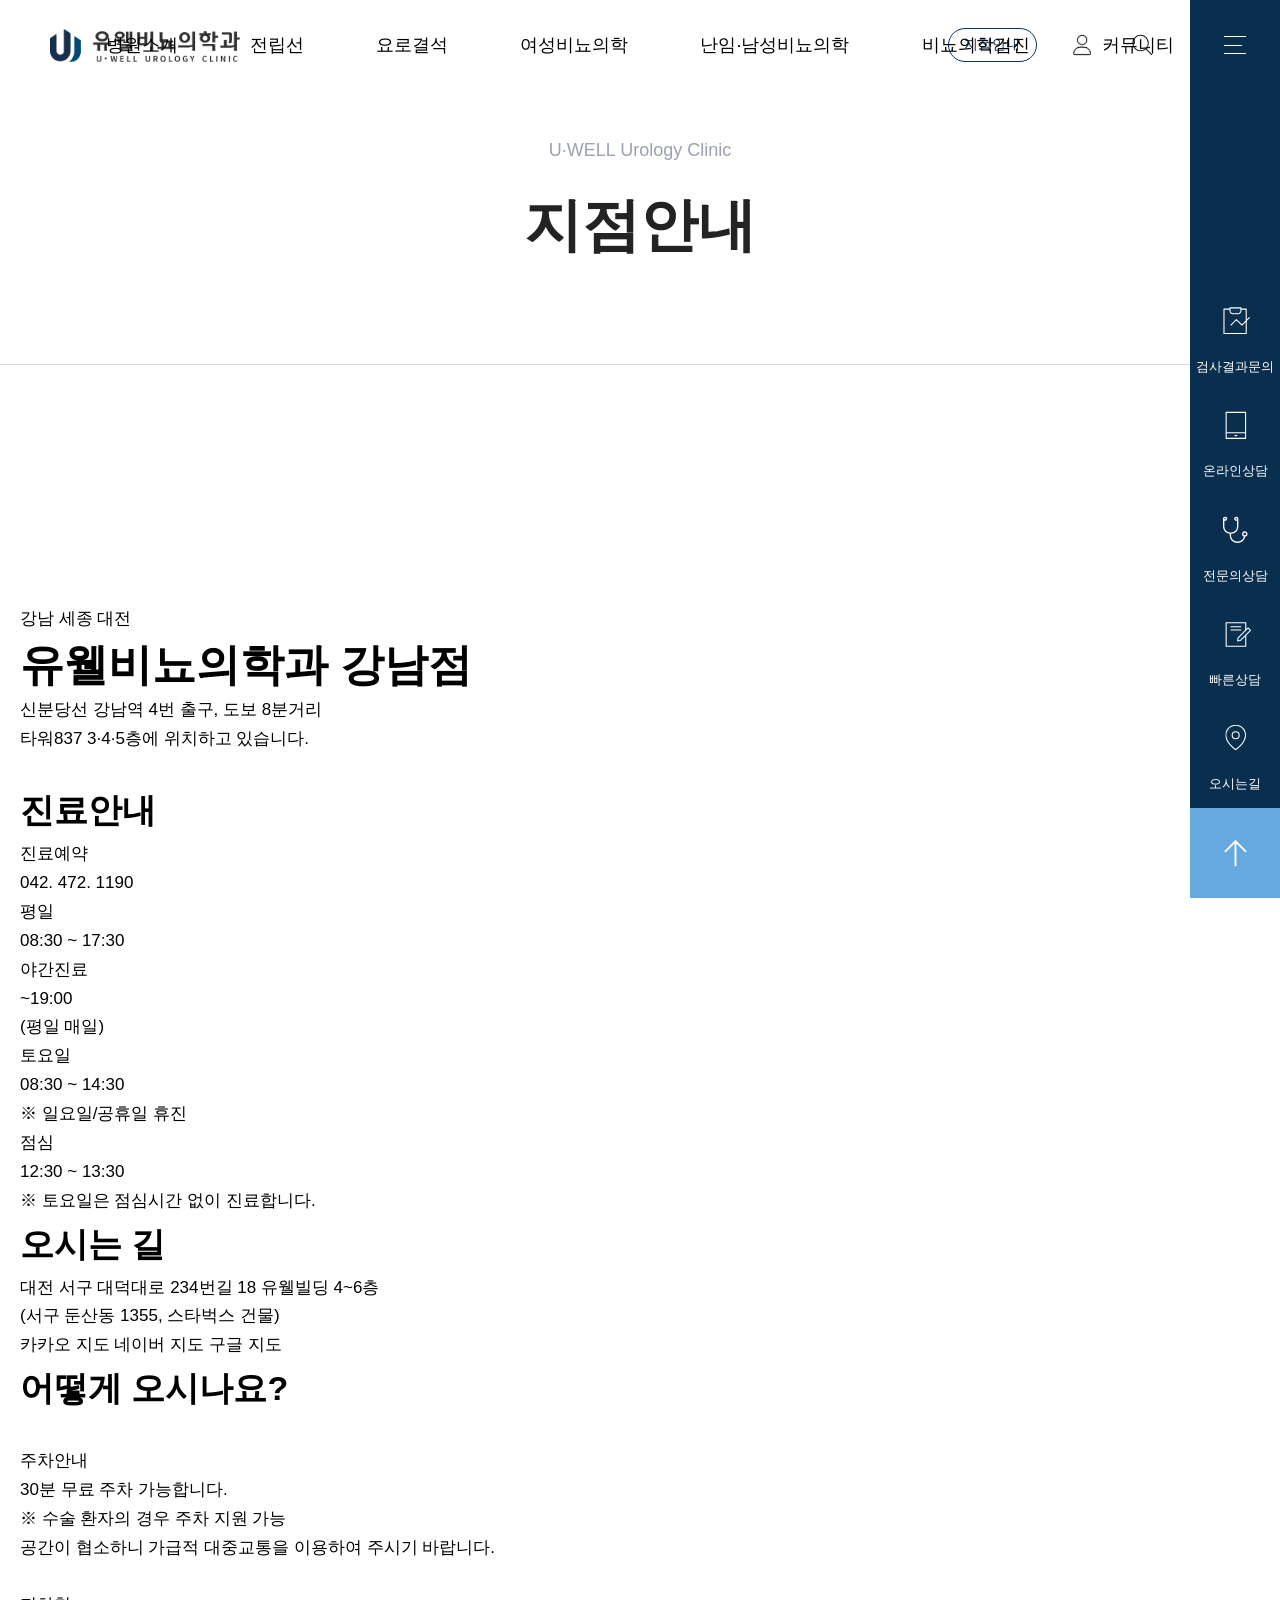
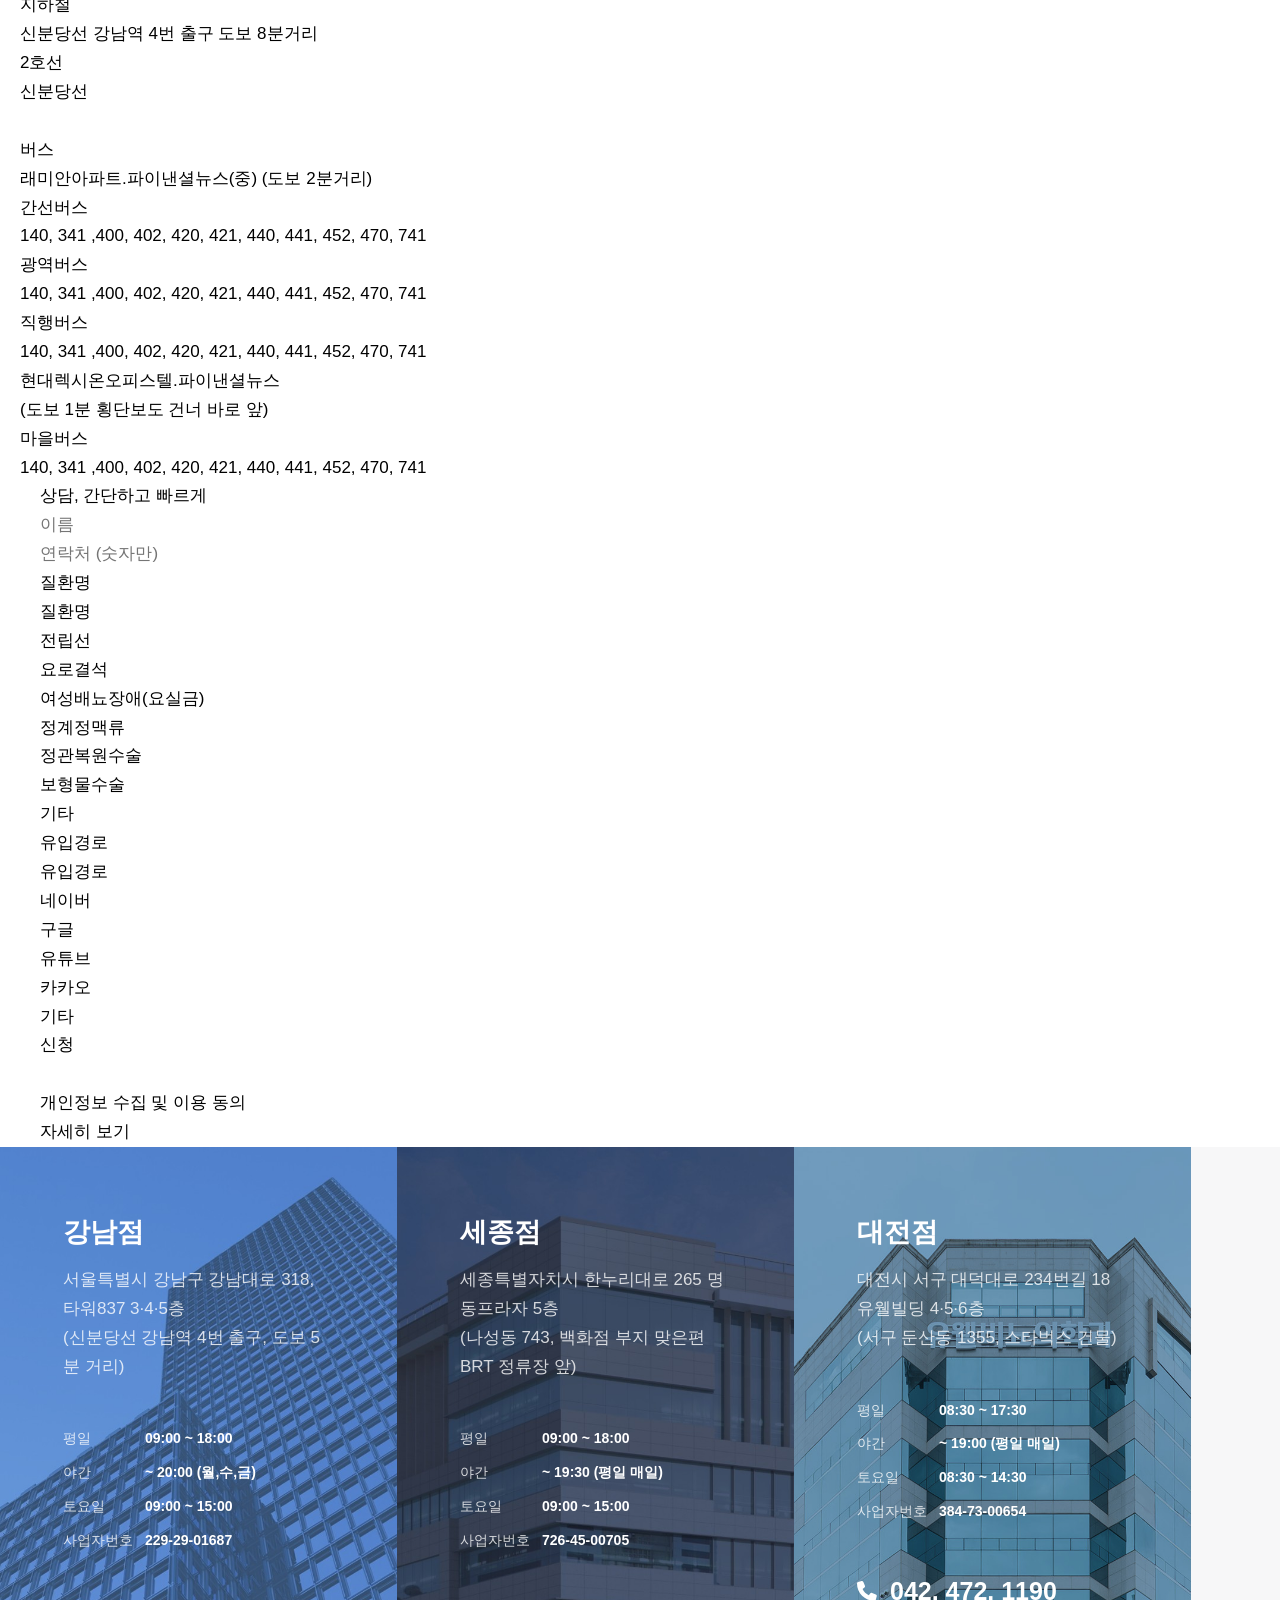
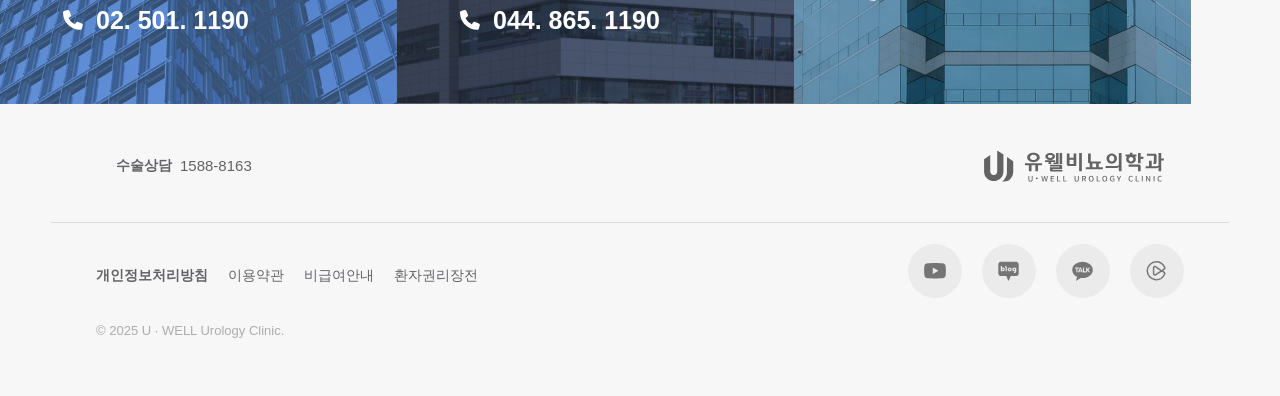
==== stotenotice.html @ 26cab376 "leader-section의 Swiper 슬라이드 기능 구현" ====
<!DOCTYPE html>
<html lang="ko">
  <head>
    <meta charset="UTF-8" />
    <meta name="viewport" content="width=device-width, initial-scale=1.0" />
    <title>지점안내</title>
    <link rel="stylesheet" href="./css/reset.css" />
    <link rel="stylesheet" href="./css/common.css" />
    <link rel="stylesheet" href="./css/sub.css" />

    <!-- Swiper.css -->
    <link rel="stylesheet" href="./css/swiper-bundle.min.css" />

    <!-- 라이브러리들 -->
    <!-- GSAP -->
    <script src="https://unpkg.com/gsap/dist/gsap.min.js"></script>

    <!-- GSAP - ScrollTrigger -->
    <script src="https://unpkg.com/gsap/dist/ScrollTrigger.min.js"></script>

    <!-- GSAP(ScrollToPlugin) -->
    <script src="https://cdn.jsdelivr.net/npm/gsap@3.13.0/dist/ScrollToPlugin.min.js"></script>

    <!-- Lenis -->
    <script src="https://cdn.jsdelivr.net/npm/@studio-freight/lenis@latest/bundled/lenis.min.js"></script>

    <!-- Swiper -> CSS도  -->
    <script src="./js/swiper-bundle.min.js"></script>

    <!-- Jquery -->
    <script
      src="https://cdnjs.cloudflare.com/ajax/libs/jquery/3.7.1/jquery.min.js"
      integrity="sha512-v2CJ7UaYy4JwqLDIrZUI/4hqeoQieOmAZNXBeQyjo21dadnwR+8ZaIJVT8EE2iyI61OV8e6M8PP2/4hpQINQ/g=="
      crossorigin="anonymous"
      referrerpolicy="no-referrer"
    ></script>

    <script src="./js/common.js"></script>
    <script src="./js/library.js"></script>
    <script src="./js/header.js"></script>
  </head>
  <body>
    <!-- header : start -->
    <header id="header">
      <!-- header의 최대 넓이를 부모 -->
      <div class="in-header">
        <!-- 1. 로고 -->
        <h1 class="logo-box">
          <a href="/index.html" class="logo"></a>
        </h1>

        <!-- 2. nav -->
        <nav id="nav">
          <ul class="depth1">
            <li>
              <a href="#">
                <span>병원소개</span>
              </a>
              <!-- 서브메뉴 HTML이 들어가야함.   -->
              <!-- 서브메뉴 : start   -->
              <!-- 이 메뉴 구조는 하나 하나에 서브 메뉴를 넣어 한번에 나오는 메뉴가 아닌 하나씩 나오는 메뉴이다. -->
              <ul class="depth2">
                <!-- 헤더의 메뉴 부분 -->
                <li>
                  <a href="#">
                    <span>특별함</span>
                  </a>
                </li>
                <!-- 헤더의 메뉴 부분 -->

                <li>
                  <a href="#">
                    <span>의료진소개</span>
                  </a>
                </li>

                <li>
                  <a href="#">
                    <span>진료안내</span>
                  </a>
                </li>

                <li>
                  <a href="#">
                    <span>장비소개</span>
                  </a>
                </li>

                <li>
                  <a href="#">
                    <span>유웰스토리</span>
                  </a>
                </li>

                <li>
                  <a href="#">
                    <span>언론보도</span>
                  </a>
                </li>

                <li>
                  <a href="#">
                    <span>오시는길</span>
                  </a>
                </li>
              </ul>
              <!-- 서브메뉴 : end   -->
            </li>

            <!-- 헤더의 메뉴 부분 -->
            <li>
              <a href="#">
                <span>전립선</span>
              </a>
              <!-- 헤더의 메뉴 부분 -->

              <!-- 서브메뉴 : start   -->
              <ul class="depth2">
                <li>
                  <a href="#">
                    <span>전립선센터</span>
                  </a>
                </li>

                <li>
                  <a href="#">
                    <span>전립선</span>
                  </a>
                </li>

                <li>
                  <a href="#">
                    <span>전립선염</span>
                  </a>
                </li>

                <li>
                  <a href="#">
                    <span>전립선비대증 · 암 검진</span>
                  </a>
                </li>

                <li>
                  <a href="#">
                    <span>MRI 융합 표적 조직검사</span>
                  </a>
                </li>

                <li>
                  <a href="#">
                    <span>아이틴드 - 비수술</span>
                  </a>
                </li>

                <li>
                  <a href="#">
                    <span>아이틴드 - 비수술</span>
                  </a>
                </li>

                <li>
                  <a href="#">
                    <span>리줌시술 - 비수술</span>
                  </a>
                </li>

                <li>
                  <a href="#">
                    <span>워터젯로봇수술(아쿠아블레이션)</span>
                  </a>
                </li>

                <li>
                  <a href="#">
                    <span>워터젯로봇수술(아쿠아블레이션)</span>
                  </a>
                </li>

                <li>
                  <a href="#">
                    <span>홀렙수술(홀뮴레이저)</span>
                  </a>
                </li>

                <li>
                  <a href="#">
                    <span>요도스텐트</span>
                  </a>
                </li>
                <li>
                  <a href="#">
                    <span>전립선비대증 치료방법 비교</span>
                  </a>
                </li>
              </ul>
            </li>
            <!-- 서브메뉴 : end   -->

            <!-- 헤더의 메뉴 부분 -->
            <li>
              <a href="#">
                <span>요로결석</span>
              </a>
              <!-- 헤더의 메뉴 부분 -->

              <!-- 서브메뉴 : start   -->
              <ul class="depth2">
                <li>
                  <a href="#">
                    <span>24시간 요로결석센터</span>
                  </a>
                </li>

                <li>
                  <a href="#">
                    <span>요로결석 진단</span>
                  </a>
                </li>

                <li>
                  <a href="#">
                    <span>요로결석 치료</span>
                  </a>
                </li>

                <li>
                  <a href="#">
                    <span>체외충격파쇄석술</span>
                  </a>
                </li>

                <li>
                  <a href="#">
                    <span>요관내시경 결석제거술</span>
                  </a>
                </li>
              </ul>
              <!-- 서브메뉴 : end   -->
            </li>

            <!-- 헤더의 메뉴 부분 -->
            <li>
              <a href="#">
                <span>여성비뇨의학</span>
              </a>
              <!-- 헤더의 메뉴 부분 -->
              <!-- 서브메뉴 : start   -->
              <ul class="depth2">
                <li>
                  <a href="#">
                    <span>요실금·배뇨장애센터</span>
                  </a>
                </li>

                <li>
                  <a href="#">
                    <span>방광염</span>
                  </a>
                </li>

                <li>
                  <a href="#">
                    <span>과민성 방광</span>
                  </a>
                </li>

                <li>
                  <a href="#">
                    <span>요실금</span>
                  </a>
                </li>

                <li>
                  <a href="#">
                    <span>요실금 수술</span>
                  </a>
                </li>

                <li>
                  <a href="#">
                    <span>여성회음 성형</span>
                  </a>
                </li>
              </ul>
              <!-- 서브메뉴 : end   -->
            </li>
            <!-- 헤더의 메뉴 부분 -->
            <li>
              <a href="#">
                <span>난임·남성비뇨의학</span>
              </a>
              <!-- 헤더의 메뉴 부분 -->

              <!-- 서브메뉴 : start   -->
              <ul class="depth2">
                <li>
                  <a href="#">
                    <span>난임·남성센터</span>
                  </a>
                </li>

                <li>
                  <a href="#">
                    <span>정관복원수술</span>
                  </a>
                </li>

                <li>
                  <a href="#">
                    <span>정계정맥류</span>
                  </a>
                </li>

                <li>
                  <a href="#">
                    <span>남성 갱년기</span>
                  </a>
                </li>

                <li>
                  <a href="#">
                    <span>발기부전</span>
                  </a>
                </li>

                <li>
                  <a href="#">
                    <span>음낭수종절제술</span>
                  </a>
                </li>

                <li>
                  <a href="#">
                    <span>무도정관수술</span>
                  </a>
                </li>

                <li>
                  <a href="#">
                    <span>포경수술</span>
                  </a>
                </li>
              </ul>
              <!-- 서브메뉴 : end   -->
            </li>

            <!-- 헤더의 메뉴 부분 -->
            <li>
              <a href="#">
                <span>비뇨의학검진</span>
              </a>
              <!-- 헤더의 메뉴 부분 -->

              <!-- 서브메뉴 : start   -->
              <ul class="depth2">
                <li>
                  <a href="#">
                    <span>영상의학센터</span>
                  </a>
                </li>

                <li>
                  <a href="#">
                    <span>방광암 검진 (혈뇨)</span>
                  </a>
                </li>

                <li>
                  <a href="#">
                    <span>전립선검진</span>
                  </a>
                </li>

                <li>
                  <a href="#">
                    <span>웨딩검진</span>
                  </a>
                </li>

                <li>
                  <a href="#">
                    <span>요로감염 및 성매개성 질환</span>
                  </a>
                </li>

                <li>
                  <a href="#">
                    <span>MRI 융합 표적 조직검사</span>
                  </a>
                </li>
              </ul>
              <!-- 서브메뉴 : end   -->
            </li>

            <!-- 헤더의 메뉴 부분 -->
            <li>
              <a href="#">
                <span>커뮤니티</span>
              </a>
              <!-- 헤더의 메뉴 부분 -->

              <!-- 서브메뉴 : start   -->
              <ul class="depth2">
                <li>
                  <a href="#">
                    <span>공지사항</span>
                  </a>
                </li>

                <li>
                  <a href="#">
                    <span>치료후기</span>
                  </a>
                </li>

                <li>
                  <a href="#">
                    <span>검사결과문의</span>
                  </a>
                </li>

                <li>
                  <a href="#">
                    <span>온라인상담</span>
                  </a>
                </li>

                <li>
                  <a href="#">
                    <span>전문의상담</span>
                  </a>
                </li>

                <li>
                  <a href="#">
                    <span>제증명 발급 안내</span>
                  </a>
                </li>

                <li>
                  <a href="#">
                    <span>비급여 안내</span>
                  </a>
                </li>
              </ul>
              <!-- 서브메뉴 : end   -->
            </li>
          </ul>
        </nav>

        <!-- 유틸리티 메뉴 -->
        <div class="utils right-wrap">
          <a href="" class="info-btn utils_btn_common">
            <!-- a태그안에 div는 유효하지 않은 HTML이다.  -->
            <span class="info">지점안내</span>
          </a>

          <!-- onclick은 인라인 핸들러 요소인데, 인라인 핸들러란 HTML  요소 속성에 직접 JS 코드를 쓰는 방식 -> HTML태그 내에 <script></script>로 함수를 전역(window)에 정의하면 수정없이 바로 동작 가능 -->
          <!-- 인라인에서 호출하는 함수는 window스코프에서 찾는다.  -->
          <!-- 인라인 onclick을 사용하는 것은 레거시/제약/속도 같은 현실적 이유일 가능성이 크다. -->
          <!-- 바꾸지 못하는 상황이라면 window.xxx = function(){}로 전역 노출 -> return false;로 안전장치를 사용하는 것이 좋다. -->
          <a
            href="#"
            class="login-box utils_btn_common"
            onclick="openLoginModal()"
          >
            <span class="login"><i class="hidden">로그인 창</i></span>
            <div class="login-toll">로그인</div>
          </a>

          <a href="#" class="search-box utils_btn_common">
            <span class="search"><i class="hidden">검색창</i></span>
          </a>

          <a href="#" class="ham-box utils_btn_common">
            <div class="ham-btn">
              <span class="line"><i class="hidden">흰색 선 라인</i></span>
              <span class="line"><i class="hidden">흰색 선 라인</i></span>
              <span class="line"><i class="hidden">흰색 선 라인</i></span>
            </div>
          </a>
        </div>

        <!-- 서치 아이콘을 눌렀을 때 나오는 검색창 (모달)-->
        <!-- 모달이란 일반적으로 기존 화면 위에 플로팅 되는 화면을 말한다. - 새 페이지 이동없이 기존화면에서 정보를 표시하는 것.  -->
        <form id="headerSearch" name="headerSearch">
          <div class="all-sch">
            <!-- 검색창 -->
            <div class="search-box">
              <!-- 검색하는 부분 -->
              <input
                type="text"
                name="searchText"
                id="searchText"
                title="검색어를 입력하세요."
                placeholder="검색어를 입력하세요."
                autocomplete="off"
              />

              <!-- button type  : submit은 반드시 있어야 하는 것은 아니지만, 넣는 것을 권장(접근성/호환성/발견성 측면) -->
              <!-- 폼에 검색 입력 하나만 있어도 사용자가 enter를 눌렀을 때  버튼 없이도 제출되는 브라우저 동작이 있다. -->
              <!-- 접근성 - 스크린리더/키보드 사용자에게 명시적인 '제출' 컨트롤이 있으면 더 확실.  -->
              <!-- 접근성 - 마우스/터치 사용자도 클릭할 목표가 있어야 직관적이다. (특히 모바일) -->
              <!-- 자바스크립트가 꺼져도 form + submit은 서버로 GET 요청을 보낼 수 있다. -->
              <div class="search-icon">
                <button type="submit"><i class="hidden">검색 아이콘</i></button>
              </div>
            </div>
            <!-- 닫기 버튼 -->
            <button type="button" class="close-btn">
              <i class="hidden">닫기 버튼</i>
            </button>
            <!-- 태그 버튼 영역 -->
            <div class="tag-wrap">
              <div class="tag-box">
                <!-- form태그안에서 button / a / p나 span 같은 태그를 사용할 때 사용목적 -->
                <!-- 무언가 작동한다면 button태그 (검색어 채우기, 즉시 검색 실행 등) -->
                <!-- 다른 페이지/결과로 이동한다면 a태그 (해당 태그 클릭 시 검색 결과 페이지로 이동) -->
                <!-- 그냥 표시용(작동 없음)이라면 -> 비인터랙티브 요소 span이나 p태그 사용. -->
                <a href="#" class="tag"><span>전립선 비대증</span></a>
                <a href="#" class="tag"><span>요로결석</span></a>
                <a href="#" class="tag"><span>정계정맥류</span></a>
                <a href="#" class="tag"><span>정관복원수술</span></a>
              </div>

              <div class="tag-box">
                <a href="#" class="tag"><span>진료안내</span></a>
                <a href="#" class="tag"><span>검사결과문의</span></a>
                <a href="#" class="tag"><span>제증명 발급 안내</span></a>
              </div>
            </div>
          </div>
        </form>
        <!-- 이 헤더의 구조는 햄버거 메뉴를 기준으로 세로로 fixed 되어있는 바가 하나 있다.  -->
      </div>
    </header>
    <!-- header : end -->

    <!-- 퀵메뉴 옆에 달린 디자인 (fixed) -->
    <div class="quick_wrap">
      <div class="quick_menu">
        <a href="#" class="box mo_only">
          <div class="icon"><i class="hidden">퀵메뉴 아이콘</i></div>
          <div class="title"></div>
        </a>

        <!-- 아이콘이 img 태그로 들어감. -->
        <a href="#" class="box">
          <div class="icon">
            <img src="./img/quick_icon3.svg" alt="퀵메뉴 아이콘" />
          </div>
          <div class="title">검사결과문의</div>
        </a>

        <a href="#" class="box">
          <div class="icon">
            <img src="./img/quick_icon2.svg" alt="퀵메뉴 아이콘" />
          </div>
          <div class="title">온라인상담</div>
        </a>

        <a href="#" class="box">
          <div class="icon">
            <img src="./img/quick_icon1.svg" alt="퀵메뉴 아이콘" />
          </div>
          <div class="title">전문의상담</div>
        </a>

        <a href="#" class="box">
          <div class="icon">
            <img src="./img/quick_icon4.svg" alt="퀵메뉴 아이콘" />
          </div>
          <div class="title">빠른상담</div>
        </a>

        <a href="#" class="box">
          <div class="icon">
            <img src="./img/quick_icon5.svg" alt="퀵메뉴 아이콘" />
          </div>
          <div class="title">오시는길</div>
        </a>
      </div>

      <div class="top-btn">
        <div class="icon"><i class="hidden">top버튼 아이콘</i></div>
      </div>
    </div>

    <!-- 사이트맵 만들기 (햄버거 메뉴 클릭 시) -->
    <div class="site-map">
      <div class="top">
        <!-- 모바일에서 나오는 요소 -->
        <div class="util-wrap">
          <a href="#" class="info-btn">
            <div class="info">
              <span>지점안내</span>
            </div>
          </a>
          <a href="#" class="login-btn">
            <div class="login">
              <span>로그인</span>
            </div>
          </a>
        </div>

        <!-- 닫기 버튼 -->
        <div class="cls-btn">
          <div class="cls-icon"><i class="hidden">닫기 버튼</i></div>
        </div>
      </div>

      <div class="site-cont">
        <div class="box is-open">
          <p class="depth1">
            <a href="#">병원소개</a>
          </p>

          <!-- 서브메뉴 -->
          <ul class="depth2">
            <li>
              <a href="#">
                <span>특별함</span>
              </a>
            </li>
            <!-- 헤더의 메뉴 부분 -->

            <li>
              <a href="#">
                <span>의료진소개</span>
              </a>
            </li>

            <li>
              <a href="#">
                <span>진료안내</span>
              </a>
            </li>

            <li>
              <a href="#">
                <span>장비소개</span>
              </a>
            </li>

            <li>
              <a href="#">
                <span>유웰스토리</span>
              </a>
            </li>

            <li>
              <a href="#">
                <span>언론보도</span>
              </a>
            </li>

            <li>
              <a href="#">
                <span>오시는길</span>
              </a>
            </li>
          </ul>
        </div>

        <div class="box is-open">
          <p class="depth1">
            <a href="#">전립선</a>
          </p>

          <!-- 서브메뉴 -->
          <ul class="depth2">
            <li>
              <a href="#">
                <span>전립선센터</span>
              </a>
            </li>

            <li>
              <a href="#">
                <span>전립선</span>
              </a>
            </li>

            <li>
              <a href="#">
                <span>전립선염</span>
              </a>
            </li>

            <li>
              <a href="#">
                <span>전립선비대증 · 암 검진</span>
              </a>
            </li>

            <li>
              <a href="#">
                <span>MRI 융합 표적 조직검사</span>
              </a>
            </li>

            <li>
              <a href="#">
                <span>아이틴드 - 비수술</span>
              </a>
            </li>

            <li>
              <a href="#">
                <span>아이틴드 - 비수술</span>
              </a>
            </li>

            <li>
              <a href="#">
                <span>리줌시술 - 비수술</span>
              </a>
            </li>

            <li>
              <a href="#">
                <span>워터젯로봇수술(아쿠아블레이션)</span>
              </a>
            </li>

            <li>
              <a href="#">
                <span>워터젯로봇수술(아쿠아블레이션)</span>
              </a>
            </li>

            <li>
              <a href="#">
                <span>홀렙수술(홀뮴레이저)</span>
              </a>
            </li>

            <li>
              <a href="#">
                <span>요도스텐트</span>
              </a>
            </li>
          </ul>
        </div>

        <div class="box is-open">
          <p class="depth1">
            <a href="#">요로결석</a>
          </p>

          <ul class="depth2">
            <li>
              <a href="#">
                <span>24시간 요로결석센터</span>
              </a>
            </li>

            <li>
              <a href="#">
                <span>요로결석 진단</span>
              </a>
            </li>

            <li>
              <a href="#">
                <span>요로결석 치료</span>
              </a>
            </li>

            <li>
              <a href="#">
                <span>체외충격파쇄석술</span>
              </a>
            </li>

            <li>
              <a href="#">
                <span>요관내시경 결석제거술</span>
              </a>
            </li>
          </ul>
        </div>

        <div class="box is-open">
          <p class="depth1">
            <a href="#">여성비뇨의학과</a>
          </p>

          <!-- 서브메뉴 -->
          <ul class="depth2">
            <li>
              <a href="#">
                <span>요실금·배뇨장애센터</span>
              </a>
            </li>

            <li>
              <a href="#">
                <span>방광염</span>
              </a>
            </li>

            <li>
              <a href="#">
                <span>과민성 방광</span>
              </a>
            </li>

            <li>
              <a href="#">
                <span>요실금</span>
              </a>
            </li>

            <li>
              <a href="#">
                <span>요실금 수술</span>
              </a>
            </li>

            <li>
              <a href="#">
                <span>여성회음 성형</span>
              </a>
            </li>
          </ul>
        </div>

        <div class="box is-open">
          <p class="depth1">
            <a href="#">난임·남성비뇨의학</a>
          </p>
          <!-- 서브메뉴 -->
          <ul class="depth2">
            <li>
              <a href="#">
                <span>난임·남성센터</span>
              </a>
            </li>

            <li>
              <a href="#">
                <span>정관복원수술</span>
              </a>
            </li>

            <li>
              <a href="#">
                <span>정계정맥류</span>
              </a>
            </li>

            <li>
              <a href="#">
                <span>남성 갱년기</span>
              </a>
            </li>

            <li>
              <a href="#">
                <span>발기부전</span>
              </a>
            </li>

            <li>
              <a href="#">
                <span>음낭수종절제술</span>
              </a>
            </li>

            <li>
              <a href="#">
                <span>무도정관수술</span>
              </a>
            </li>

            <li>
              <a href="#">
                <span>포경수술</span>
              </a>
            </li>
          </ul>
        </div>

        <div class="box is-open">
          <p class="depth1">
            <a href="#">비뇨의학검진</a>
          </p>
          <!-- 서브메뉴 -->
          <ul class="depth2">
            <li>
              <a href="#">
                <span>영상의학센터</span>
              </a>
            </li>

            <li>
              <a href="#">
                <span>방광암 검진 (혈뇨)</span>
              </a>
            </li>

            <li>
              <a href="#">
                <span>전립선검진</span>
              </a>
            </li>

            <li>
              <a href="#">
                <span>웨딩검진</span>
              </a>
            </li>

            <li>
              <a href="#">
                <span>요로감염 및 성매개성 질환</span>
              </a>
            </li>

            <li>
              <a href="#">
                <span>MRI 융합 표적 조직검사</span>
              </a>
            </li>
          </ul>
        </div>

        <div class="box is-open">
          <p class="depth1">
            <a href="#">커뮤니티</a>
          </p>
          <!-- 서브메뉴 -->
          <ul class="depth2">
            <li>
              <a href="#">
                <span>공지사항</span>
              </a>
            </li>

            <li>
              <a href="#">
                <span>치료후기</span>
              </a>
            </li>

            <li>
              <a href="#">
                <span>검사결과문의</span>
              </a>
            </li>

            <li>
              <a href="#">
                <span>온라인상담</span>
              </a>
            </li>

            <li>
              <a href="#">
                <span>전문의상담</span>
              </a>
            </li>

            <li>
              <a href="#">
                <span>제증명 발급 안내</span>
              </a>
            </li>

            <li>
              <a href="#">
                <span>비급여 안내</span>
              </a>
            </li>
          </ul>
        </div>
      </div>
    </div>

    <!-- 모달(modal) 로그인 창 -->
    <div class="modal" id="loginBox">
      <div class="modal-wrap">
        <div class="scroll-box" data-lenis-prevent-wheel>
          <!-- 실직적으로 보이는 디자인 창 -->
          <div class="modal-container login">
            <div class="modal-close-btn"><i class="hidden">닫기 버튼</i></div>
            <div class="login-wrap">
              <p class="tit">로그인</p>

              <!-- 아이디 검색창 -->
              <div class="input-wrap">
                <form name="loginForm" id="loginForm">
                  <input type="hidden" name="page" />

                  <input type="hidden" name="pageIdx" />

                  <div class="inp">
                    <input
                      type="text"
                      id="id"
                      placeholder="아이디를 입력해주세요."
                      aria-label="아이디"
                    />
                    <span class="icon">
                      <img
                        src="./img/login-modal-icon.svg"
                        alt="로그인 아이콘"
                      />
                    </span>
                  </div>

                  <div class="inp">
                    <input
                      type="text"
                      id="pw"
                      placeholder="비밀번호를 입력해주세요."
                      aria-label="비밀번호"
                    />
                    <span class="icon">
                      <img src="./img/pw-icon-modal.svg" alt="암호 아이콘" />
                    </span>
                  </div>

                  <button type="submit" onclick="">로그인</button>
                </form>
              </div>

              <!-- 정보 -->
              <div class="util-wrap">
                <a href="#" onclick="">회원가입</a>
                <a href="#" onclick="">아이디 · 비밀번호 찾기</a>
              </div>

              <!-- sns 로그인 버튼 -->
              <div class="sns-login">
                <a href="#" onclick="">
                  <div class="icon">
                    <img src="./img/naver-icon.svg" alt="네이버 초록색 로고" />
                  </div>
                  네이버 로그인
                </a>

                <a href="#" onclick="">
                  <div class="icon">
                    <img src="./img/kakao-icon.svg" alt="카카오톡 로고" />
                  </div>
                  카카오 로그인
                </a>
              </div>
            </div>
          </div>
        </div>
      </div>
    </div>

    <!-- main : start -->
    <!-- 서브 페이지 -->
    <div class="container sub">
      <div class="sub-visual">
        <div class="main-tit-wrap">
          <!-- 내부 컨텐츠 컨테이너 -->
          <div class="in">
            <div class="desc">U·WELL Urology Clinic</div>
            <div class="tit">지점안내</div>
          </div>
        </div>
      </div>

      <!-- 지도 및 길찾는 영역 -->
      <div class="road-page">
        <div class="section-inner">
          <div class="sub-tab-wrap">
            <a href="#" class="sub-tab active">강남</a>
            <a href="#" class="sub-tab">세종</a>
            <a href="#" class="sub-tab">대전</a>
          </div>

          <!-- 지점안내 페이지 -->
          <div id="listView">
            <!-- 4개 섹션 나누기 -->
            <div class="sub-cont-visual">
              <div class="cont">
                <!-- 강남지점 -->
                <div class="sub-tit-wrap active">
                  <p class="tit">유웰비뇨의학과 강남점</p>
                  <p class="txt">신분당선 강남역 4번 출구, 도보 8분거리</p>
                  <p class="txt">타워837 3·4·5층에 위치하고 있습니다.</p>
                </div>

                <!-- 세종지점 -->
                <div class="sub-tit-wrap hide">
                  <p class="tit">유웰비뇨의학과 세종점</p>
                  <p class="txt">백화점부지 맞은편,</p>
                  <p class="txt">BRT정류장 앞 건물 5층에 위치하고 있습니다.</p>
                </div>

                <!-- 대전지점 -->
                <div class="sub-tit-wrap hide">
                  <p class="tit">유웰비뇨의학과 대전점</p>
                  <p class="txt">LG베스트샵 둔산점(LG전자) 뒷편</p>
                  <p class="txt">
                    스타벅스 건물 4 · 5 · 6 층에 위치하고 있습니다.
                  </p>
                </div>

                <!-- 강남지점 - 이미지 -->
                <div class="img-box wide">
                  <div class="img show"><img src="" alt="" /></div>
                </div>

                <!-- 강남지점 - 이미지 -->
                <div class="img-box hide">
                  <div class="img"><img src="" alt="" /></div>
                </div>

                <!-- 강남지점 - 이미지 -->
                <div class="img-box hide">
                  <div class="img"><img src="" alt="" /></div>
                </div>
              </div>
            </div>

            <div class="medi-info">
              <div class="cont">
                <div class="medi-tit-wrap">
                  <p class="sect-tit">진료안내</p>

                  <div class="medi-rese-wrap">
                    <p class="txt">진료예약</p>
                    <p class="num">042. 472. 1190</p>
                  </div>
                </div>

                <!-- 카드 디자인 -->
                <div class="medi-card-cont">
                  <div class="medi-card">
                    <div class="ico"></div>
                    <div class="badge">평일</div>
                    <div class="time">08:30 ~ 17:30</div>
                  </div>

                  <div class="medi-card">
                    <div class="ico"></div>
                    <div class="badge">야간진료</div>
                    <div class="time">
                      ~19:00
                      <p>(평일 매일)</p>
                    </div>
                  </div>

                  <div class="medi-card">
                    <div class="ico"></div>
                    <div class="badge">토요일</div>
                    <div class="time">08:30 ~ 14:30</div>
                    <p class="sm-txt">※ 일요일/공휴일 휴진</p>
                  </div>

                  <div class="medi-card">
                    <div class="ico"></div>
                    <div class="badge">점심</div>
                    <div class="time">12:30 ~ 13:30</div>
                    <p class="sm-txt">※ 토요일은 점심시간 없이 진료합니다.</p>
                  </div>
                </div>
              </div>
            </div>

            <div class="road-map">
              <p class="sect-tit">오시는 길</p>

              <div class="map">
                <div class="uwell-map"></div>
              </div>
              <div class="map-addr">
                <p>
                  대전 서구 대덕대로 234번길 18 유웰빌딩 4~6층 <br />
                  (서구 둔산동 1355, 스타벅스 건물)
                </p>
              </div>

              <div class="sns-map-wrap">
                <a href="" class="kakao-map">카카오 지도</a>
                <a href="" class="naver-map">네이버 지도</a>
                <a href="" class="google-map">구글 지도</a>
              </div>
            </div>

            <div class="road-way">
              <p class="sect-tit">어떻게 오시나요?</p>

              <div class="way-wrap">
                <div class="cont">
                  <div class="box">
                    <div class="road-badge">
                      <div class="ico-box">
                        <div class="ico"><img src="" alt="" /></div>
                        <p class="desc">주차안내</p>
                      </div>
                    </div>

                    <div class="txt-box">
                      <p class="tit">30분 무료 주차 가능합니다.</p>
                      <p class="txt">
                        ※ 수술 환자의 경우 주차 지원 가능<br />
                        공간이 협소하니 가급적 대중교통을 이용하여 주시기
                        바랍니다.
                      </p>
                    </div>
                  </div>

                  <div class="box">
                    <div class="road-badge">
                      <div class="ico-box">
                        <div class="ico"><img src="" alt="" /></div>
                        <p class="desc">지하철</p>
                      </div>

                      <div class="txt-box">
                        <p class="tit">신분당선 강남역 4번 출구 도보 8분거리</p>
                      </div>

                      <div class="badge-wrap">
                        <div class="badge green">2호선</div>
                        <div class="badge red">신분당선</div>
                      </div>
                    </div>
                  </div>

                  <div class="box">
                    <div class="road-badge">
                      <div class="ico-box">
                        <div class="ico"><img src="" alt="" /></div>
                        <p class="desc">버스</p>
                      </div>

                      <div class="txt-box">
                        <p class="tit">
                          래미안아파트.파이낸셜뉴스(중) (도보 2분거리)
                        </p>
                      </div>

                      <div class="badge-wrap">
                        <div class="badge-box">
                          <div class="badge">간선버스</div>
                          <div class="badge-desc">
                            140, 341 ,400, 402, 420, 421, 440, 441, 452, 470,
                            741
                          </div>
                        </div>

                        <div class="badge-box">
                          <div class="badge">광역버스</div>
                          <div class="badge-desc">
                            140, 341 ,400, 402, 420, 421, 440, 441, 452, 470,
                            741
                          </div>
                        </div>

                        <div class="badge-box">
                          <div class="badge">직행버스</div>
                          <div class="badge-desc">
                            140, 341 ,400, 402, 420, 421, 440, 441, 452, 470,
                            741
                          </div>
                        </div>
                      </div>

                      <div class="village-bus">
                        <p class="village-desc">
                          현대렉시온오피스텔.파이낸셜뉴스 <br />(도보 1분
                          횡단보도 건너 바로 앞)
                        </p>

                        <div class="badge-box">
                          <div class="badge">마을버스</div>
                          <div class="badge-desc">
                            140, 341 ,400, 402, 420, 421, 440, 441, 452, 470,
                            741
                          </div>
                        </div>
                      </div>
                    </div>
                  </div>
                </div>
              </div>
            </div>
          </div>

          <!-- form 태그 버전 HTML -->
          <div class="counsel-section" id="counselFrm">
            <!-- section영역의 넓이를 제한 -->
            <div class="section-inner">
              <div class="counsel-container">
                <p class="tit">상담, 간단하고 빠르게</p>

                <!-- form태그 사용 -> 데이터가 들어가는 영역 -->
                <!-- form태그에 action 속성의 기능은 사용자가 폼을 제출했을 때 데이터가 전송될 서버의 URL을 지정하는 역할 -->
                <!--form태그에  data-gtm-form-interact-id 속성은 Google Tag Manager(GTM)에서 폼 상호 작용을 추적하기 위해 사용됩니다. 이 속성을 사용하면 폼 제출과 관련된 특정 이벤트를 쉽게 식별하고 분석할 수 있습니다 -->
                <form
                  id="mainFrm"
                  name="mainFrm"
                  method="post"
                  autocomplete="off"
                >
                  <input type="hidden" name="mode" value="insert" />
                  <!-- input태그안 name에서 gubun은 특정 입력 필드가 속하는 그룹을 나타내거나, 서버에서 해당 데이터를 처리할 때 구분자로 사용될 수 있습니다. -->
                  <input type="hidden" name="gubun" value="easy" />

                  <div class="form-wrap">
                    <!-- 데이터가 들어갈 영역 (4개) -->
                    <div class="form-box">
                      <div class="inp">
                        <input
                          type="text"
                          name="userName"
                          id="muserName"
                          placeholder="이름"
                          aria-label="이름"
                        />
                      </div>
                      <div class="inp">
                        <input
                          type="text"
                          class="phoneNumnerFormat"
                          name="userPhone"
                          id="muserPhone"
                          placeholder="연락처 (숫자만)"
                          area-label="연락처 (숫자만)"
                        />
                      </div>

                      <!-- select 태그를 사용한 select박스 -> 여러개의 데이터를 넣을 수 있는 태그 -->
                      <div class="sel-box">
                        <!-- select태그는 사용자가 여러 선택지 중 하나를 고를 수 있도록 하는 드롭다운 메뉴 또는 콤보 리스트를 생성하는 기능 -->
                        <!-- select태그를 사용하고 왜 또 다시 nice-select를 만들었냐고 물었다, 이유는 select태그에 display: none이 붙어있고, 실제로 보이는 드롭다운 메뉴는 nice-select인 것 같아서이다 -->
                        <!-- 그래서 물어본 결과 1. HTML기본 select태그의 한계 : 브라우저마다 select 기본 스타일이 다르고, CSS로 꾸미는 데도 한계가 있다. 예를 들면 글씨 옆 아이콘 넣기 어렵고, 옵션 hover스타일도 제한적이고, 커서 모양, 스크롤바 디자인, 테두리 모양 등 통제 불가능한 영역들이 많음 -->
                        <!-- 그렇기에 nice-select라는 클래스를 가진 태그를 만들어서 실제로 보이는 select박스를 구현함,  -->
                        <!-- 그리고, select태그는 display : none을 사용해도 폼 전송에는 영향을 주지 않기에 js로 숨겨진 select태그의 value로 동기화 해주면, 서버로는 정상적으로 값이 전달된다. -->
                        <select
                          name="disease"
                          id="mdisease"
                          style="display: none"
                        >
                          <option value disabled selected>질환명</option>
                          <option value="0">전립선</option>
                          <option value="1">요로결석</option>
                          <option value="2">여성배뇨장애(요실금)</option>
                          <option value="3">정계정맥류</option>
                          <option value="4">정관복원수술</option>
                          <option value="5">보형물수술</option>
                          <option value="6">기타</option>
                        </select>

                        <!-- 보이는 select 박스 -->
                        <div class="nice-select" tabindex="0">
                          <span class="current">질환명</span>
                          <ul class="list">
                            <li
                              data-value
                              class="option selected disable focus"
                            >
                              질환명
                            </li>
                            <li data-value="0" class="option">전립선</li>
                            <li data-value="1" class="option">요로결석</li>
                            <li data-value="2" class="option">
                              여성배뇨장애(요실금)
                            </li>
                            <li data-value="3" class="option">정계정맥류</li>
                            <li data-value="4" class="option">정관복원수술</li>
                            <li data-value="5" class="option">보형물수술</li>
                            <li data-value="6" class="option">기타</li>
                          </ul>
                        </div>
                      </div>

                      <div class="sel-box">
                        <select
                          name="traffic"
                          id="mtraffic"
                          style="display: none"
                        >
                          <option value disabled selected>유입경로</option>
                          <option value="naver">네이버</option>
                          <option value="google">구글</option>
                          <option value="youtube">유튜브</option>
                          <option value="kakao">카카오</option>
                          <option value="etc">기타</option>
                        </select>

                        <!-- 실제로 보이는 select 박스 -->
                        <div class="nice-select" tabindex="0">
                          <span class="current">유입경로</span>
                          <ul class="list">
                            <li
                              data-value
                              class="option selected disable focus"
                            >
                              유입경로
                            </li>
                            <li data-value="naver" class="option">네이버</li>
                            <li data-value="google" class="option">구글</li>
                            <li data-value="youtube" class="option">유튜브</li>
                            <li data-value="kakao" class="option">카카오</li>
                            <li data-value="etc" class="option">기타</li>
                          </ul>
                        </div>
                      </div>
                    </div>

                    <!-- form 버튼 -->
                    <div class="btn-wrap">
                      <!--  폼 태그 내에서 `button type="button"`은 클릭 가능한 일반 버튼을 의미합니다. 즉, 클릭 시 폼 데이터를 제출하거나 초기화하는 등의 동작을 수행하지 않고, 주로 JavaScript를 사용하여 특정 동작을 연결할 때 사용됩니다.   -->
                      <!-- 폼 태그 내에 onclick 속성은 사용자가 버튼을 클릭했을 때 실행할 자바스크립트 코드를 지정합니다. onclick 속성은 주로 특정 동작을 수행하거나 폼 제출을 막는 등 버튼 클릭 시 추가적인 기능을 구현할 때 사용됩니다.  -->
                      <button
                        type="button"
                        class="submit-btn"
                        onclick="mainFrmChk()"
                      >
                        신청
                      </button>
                    </div>

                    <!-- 개인정보동의 -->
                    <div class="agree-box">
                      <div class="check-box">
                        <input
                          type="checkbox"
                          aria-label="개인정보 수집 및 이용 동의"
                        />
                        <label for="">
                          <div class="icon">
                            <i class="hidden">체크 박스 아이콘</i>
                          </div>
                          <p class="txt">개인정보 수집 및 이용 동의</p>
                        </label>
                      </div>
                      <!-- 자세히 보기 링크 -->
                      <div class="btn-wrap">
                        <button type="button" class="agree-btn">
                          자세히 보기
                        </button>
                      </div>
                    </div>
                  </div>
                </form>
              </div>
            </div>
          </div>
          <!-- 2 . 상담신청 section : end -->
        </div>
      </div>
    </div>
    <!-- main : end -->

    <footer id="footer">
      <div class="footer-container">
        <!-- footer 영역이 2개로 나뉨 -->
        <div class="footer-cont">
          <div class="branch-box branch1">
            <div class="branch-address">
              <p class="tit">강남점</p>
              <p class="txt">
                서울특별시 강남구 강남대로 318, 타워837 3·4·5층
                <br />
                (신분당선 강남역 4번 출구, 도보 5분 거리)
              </p>

              <div class="operating-hours">
                <p class="info">
                  <span class="medium">평일</span>
                  <span>09:00 ~ 18:00</span>
                </p>

                <p class="info">
                  <span class="medium">야간</span>
                  <span>~ 20:00 (월,수,금)</span>
                </p>

                <p class="info">
                  <span class="medium">토요일</span>
                  <span>09:00 ~ 15:00</span>
                </p>

                <p class="info">
                  <span class="medium">사업자번호</span>
                  <span>229-29-01687</span>
                </p>
              </div>
            </div>

            <div class="call">
              <div class="ico"><i class="hidden">전화 아이콘</i></div>
              <p class="num">02. 501. 1190</p>
            </div>
          </div>

          <div class="branch-box branch2">
            <div class="branch-address">
              <p class="tit">세종점</p>
              <p class="txt">
                세종특별자치시 한누리대로 265 명동프라자 5층
                <br />
                (나성동 743, 백화점 부지 맞은편 BRT 정류장 앞)
              </p>

              <!-- 이런 라벨-값 구조는 시멘틱하게 <dl><dt><dd>//dl>로 마크업하는 것도 좋다. (접근성,의미론 측)-->
              <div class="operating-hours">
                <p class="info">
                  <span class="medium">평일</span>
                  <span>09:00 ~ 18:00</span>
                </p>

                <p class="info">
                  <span class="medium">야간</span>
                  <span>~ 19:30 (평일 매일)</span>
                </p>

                <p class="info">
                  <span class="medium">토요일</span>
                  <span>09:00 ~ 15:00</span>
                </p>

                <p class="info">
                  <span class="medium">사업자번호</span>
                  <span>726-45-00705</span>
                </p>
              </div>
            </div>

            <div class="call">
              <div class="ico"><i class="hidden">전화 아이콘</i></div>
              <p class="num">044. 865. 1190</p>
            </div>
          </div>

          <div class="branch-box branch3">
            <div class="branch-address">
              <p class="tit">대전점</p>
              <p class="txt">
                대전시 서구 대덕대로 234번길 18 유웰빌딩 4·5·6층
                <br />
                (서구 둔산동 1355, 스타벅스 건물)
              </p>

              <div class="operating-hours">
                <p class="info">
                  <span class="medium">평일</span>
                  <span>08:30 ~ 17:30</span>
                </p>

                <p class="info">
                  <span class="medium">야간</span>
                  <span>~ 19:00 (평일 매일)</span>
                </p>

                <p class="info">
                  <span class="medium">토요일</span>
                  <span>08:30 ~ 14:30</span>
                </p>

                <p class="info">
                  <span class="medium">사업자번호</span>
                  <span>384-73-00654</span>
                </p>
              </div>
            </div>
            <div class="call">
              <div class="ico"><i class="hidden">전화 아이콘</i></div>
              <p class="num">042. 472. 1190</p>
            </div>
          </div>
        </div>

        <div class="footer-in">
          <div class="foot-top">
            <div class="num-box">
              <p class="tit">수술상담</p>
              <p class="num">1588-8163</p>
            </div>

            <div class="foot-logo">
              <img src="./img/footer-logo.svg" alt="푸터 로고" />
            </div>
          </div>

          <div class="foot-bot">
            <ul class="legal-list">
              <li><a href="#" class="privacy">개인정보처리방침</a></li>
              <li><a href="#" class="terms">이용약관</a></li>
              <li><a href="#">비급여안내</a></li>
              <li><a href="#">환자권리장전</a></li>
            </ul>

            <div class="util-menu">
              <a href="#" class="youtube-btn">
                <div class="ico">
                  <i class="hidden">유튜브 아이콘</i>
                </div>
              </a>

              <a href="#" class="blog-btn">
                <div class="ico">
                  <i class="hidden">블로그 아이콘</i>
                </div>
              </a>

              <a href="#" class="kakao-btn">
                <div class="ico">
                  <i class="hidden">카카오 아이콘</i>
                </div>
              </a>

              <a href="#" class="sns-clip">
                <div class="ico">
                  <i class="hidden">sns 아이콘</i>
                </div>
              </a>
            </div>
          </div>

          <div class="copyright">
            <p>© 2025 U · WELL Urology Clinic.</p>
          </div>
        </div>
      </div>
    </footer>
    <!-- footer : end -->
  </body>
</html>
---- css/common.css ----
@charset 'utf-8';
@import url("https://cdn.jsdelivr.net/gh/orioncactus/pretendard@v1.3.9/dist/web/static/pretendard.min.css");

* {
  margin: 0;
  padding: 0;
  box-sizing: border-box;
  color: inherit;
}

ul,
ol,
li {
  list-style: none;
}

:root {
  font-size: 62.5%; /* 10px */

  --main-color: #0a31a8;
  --white-color: #ffffff;
}

button {
  background: none;
}

a {
  text-decoration: none;
}

a:hover {
  text-decoration: none;
}

img {
  vertical-align: top;
  /*   width: 100%; */
  /*   max-width: 100%; */
}

html,
body {
  overflow-x: hidden;
}

body {
  /* 폰트 적용  */
  font-family: "Pretendard", sans-serif;
}

input {
  list-style: none;
  /* 체크 박스 사라지게 됨 */
  -webkit-appearance: none; /* 기본 스타일 제거 */
  -moz-appearance: none; /* 기본 스타일 제거 */
  appearance: none; /* 기본 스타일 제거 */

  /* input 태그 클릭 시에 테두리 삭제 */
  outline-style: none;
}

.hidden {
  position: absolute;
  margin: -1px;
  width: 1px;
  height: 1px;
  overflow: hidden;
  clip: rect(0, 0, 0, 0);
}

.ellipsis {
  -webkit-line-clamp: 4;
  text-overflow: ellipsis;
  overflow: hidden;
  -webkit-box-orient: vertical;

  display: -webkit-box;

  word-break: keep-all;
}

.ellipsis2 {
  -webkit-line-clamp: 1;
  text-overflow: ellipsis;
  overflow: hidden;
  -webkit-box-orient: vertical;
  display: -webkit-box;

  word-break: keep-all;
}

/* 애니메이션 (스크롤) */
@keyframes scroll-down-box-animation-arrow {
  0% {
    transform: translateY(-0.5rem);
  }
  50% {
    transform: translateY(0.5rem);
  }
  100% {
    transform: translateY(-0.5rem);
  }
}

.swiper-horizontal > .swiper-pagination-bullets .swiper-pagination-bullet,
.swiper-pagination-horizontal.swiper-pagination-bullets
  .swiper-pagination-bullet {
  margin: 0 var(--swiper-pagination-bullet-horizontal-gap, 4px);
}

/*  공통 CSS 들어가기 */
body {
  line-height: 1.7;
}

/* header에 대한 CSS */
/* header에 스타일 fixed */
#header {
  position: fixed;
  top: 0;
  /* left 0과 right : 0을 줘도 width : 100% 와 같은 동작을 하지만 width : 100%를 준 이유가 있을거임.*/
  left: 0;
  right: 0;

  width: 100%;

  font-size: 1.8rem;

  z-index: 1000;
}

/* 헤더의 넓이를 선정. */
#header .in-header {
  position: relative;

  display: flex;
  align-items: center;

  /* 높이 지정 */
  height: 9rem;

  padding: 0 0 0 5rem;

  background-color: #fff;
}

.logo-box {
  margin-right: 20rem;
}

.logo-box .logo {
  width: 19rem;
  height: 3.3rem;

  display: block;

  background: url(../img/logo.png) no-repeat 50% / cover;
}

#header #nav {
  height: 100%;

  /* 절대 요소로 만들고 가운데 맞춤. */
  position: absolute;
  top: 50%;
  left: 50%;
  transform: translate(-50%, -50%);

  z-index: 50;
}

#nav .depth1 {
  display: flex;

  align-items: center;

  /* 높이를 100%로 주지 않는다면, 크기가 작아서 헤더 위에 정렬하게 된다. */
  height: 100%;
}

#nav > .depth1 > li {
  /* 절대요소의 부모가 되어 서브메뉴의 부모가 된다. */
  position: relative;

  white-space: nowrap;

  /* li에 크기를 주고 a태그도 100%를 줄 수 있도록 100%를 준다. a태그의 크기를 키워 마우스가 들어갈 수 있는 영역을 키움. */
  height: 100%;
  padding: 0 3.6rem;

  transition: padding 0.3s;
}

#nav > .depth1 > li > a {
  display: flex;
  align-items: center;

  height: 100%;

  font-size: 1.8rem;

  font-weight: 400;
}

#nav > .depth1 > li > a > span {
  /* 텍스트 요소에 부모 요소가 되게 하고, hover시 나오는 효과를 주기 위해서 부모 요소로 적용. */
  position: relative;

  /* line-height를 줘 가상요소 효과가 텍스트와 너무 붙지 않게 함. */
  line-height: 1.7;
}

#nav > .depth1 > li > a > span:before {
  content: "";
  display: block;

  position: absolute;

  /* 이 요소들의 위치들은 가운데에서 퍼지는 효과를 주기 위해서 이렇게 설정. */
  bottom: 0;
  left: 50%;

  transform: translate(-50%, 100%);

  width: 0;

  border-top: 1.5px solid #0c3659;

  transition: width 0.3s;
}

#nav > .depth1 > li > a:hover > span:before {
  width: 100%;
}

.utils {
  /* 유틸메뉴의 정렬은 오른쪽에 붙여서 헤더의 레이아웃을 구성 */
  display: flex;
  /*  유틸메뉴의 구성인 자식들이 가운데 정렬 */
  align-items: center;

  /*  크기를 100%로 줘 헤더의 크기에 맞게 크기를 가져감 */
  height: 100%;

  /* 오른쪽 끝으로 붙임. */
  margin-left: auto;
}

.utils .utils_btn_common {
  position: relative;
  display: flex;

  align-items: center;

  /* 크기  */
  width: 2.25rem;
  height: 100%;

  font-size: 2.25rem;
}

.utils .utils_btn_common span {
  display: block;
}

/* 본페이지에서는 유틸메뉴의 아이콘들이 svg로 선으로 구성 되어있으나, 나는 이미지로 구성 */

.utils .utils_btn_common + .utils_btn_common {
  margin-left: 3.6rem;
}

.utils .info-btn {
  width: auto;
}

.utils .info-btn .info {
  padding: 0.4rem 1.56rem;
  border: 1px solid #0c3659;

  border-radius: 2.6rem;

  color: #0c3659;

  font-size: 1.4rem;

  font-weight: 500;

  /* 줄바꿈 일어나지 않게. */
  white-space: nowrap;

  transition: all 0.3s;
}

/* hover시 효과 */
.utils .info-btn .info:hover {
  background-color: #0c3659;
  color: #fff;
}

/* 유틸매뉴의 로그인  */
.utils .login-box .login {
  background: url(../img/login-icon.svg) no-repeat 0 0 / contain;

  width: 2.25rem;
  height: 2.25rem;

  display: flex;
  align-items: center;
  justify-content: center;

  width: 100%;
}

.utils .login-box .login-toll {
  display: none;
}

/* 유틸메뉴의 검색 */
.utils .search-box .search {
  background: url(../img/search-icon.svg) no-repeat 0 0 / contain;
  width: 2.25rem;
  height: 2.25rem;

  display: flex;
  align-items: center;
  justify-content: center;

  width: 100%;
}

/* 유틸메뉴의 햄버거 메뉴 */
.utils .ham-box {
  /* 박스 크기 안 가운데 정렬 */
  display: flex;
  align-items: center;
  justify-content: center;

  width: 9rem;

  background: #0a2e4d;
}

.utils .ham-box .ham-btn {
  display: flex;
  align-items: flex-start;
  justify-content: space-between;

  /* 세로로 간격을 주기 위해서는 columns가 필요 */
  flex-direction: column;

  /* 라인의 부모 요소에 크기를 주고, 자식에게 100%를 준다. */
  position: relative;

  width: 2.25rem;
  height: 1.8rem;
}

.utils .ham-box .ham-btn span {
  display: block;
}

.utils .ham-box .ham-btn .line {
  width: 100%;
  height: 1px;

  border-top: 1.5px solid #fff;

  /* 여기서 height와 border-top을 함께 사용한 이유는 기능적으로는 한개만 사용해도 되지만, 디자인적으로는 border로 선을 그리고, height로 높이를 제어하는 방식이 라인을 얇지만 선명하게 만들 수 있어 같이 쓰는 경우가 많다 */
  /* 1. 라인 두께 조절, 2. 레이아윳의 안정성, 3.시각적 대비 강회 */
  background: #fff;

  transition: width 0.5s;
}

.utils .ham-box:hover .ham-btn .line {
  width: 80%;
}

/* line의 2번째 요소에게 넓이의 차이를 줘 디자인 적 요소 추가 */
.utils .ham-box .ham-btn .line:nth-of-type(2) {
  width: 80%;
}

.utils .ham-box:hover .ham-btn .line:nth-of-type(2) {
  width: 100%;
}

/* 퀵메뉴 맵 : fixed로 만들기 -> 왼쪽 끝에 븉게 헤더와 같이 연결되어 있는 듯한 */
.quick_wrap {
  position: fixed;
  /* 오른쪽 끝에 붙임 -> 그리고 top값은 header의 높이에 맞게 */
  top: 8.8rem;
  right: 0;

  /* 100vh에서 헤더 크기 값을 빼줘야 메인 화면 넓이에 다 들어온다. */
  height: calc(100vh - 90px);

  background-color: #0a2e4d;
  z-index: 999;

  /* 자식들이 아래로 내려가게 하기 위해서 columns를 주고, flex-end를 줘서 끝으로 이동하게 함. */
  display: flex;
  flex-direction: column;
  justify-content: flex-end;

  width: 9rem;

  color: #fff;
}

.quick_wrap .quick_menu {
}

.quick_wrap .quick_menu .box {
  display: flex;
  align-items: center;
  justify-content: center;

  flex-direction: column;

  padding: 1.26rem 0.9rem;

  font-size: 1.3rem;

  font-weight: 400;
}

.quick_wrap .quick_menu .box .icon {
  display: flex;
  align-items: center;
  justify-content: center;

  height: auto;
  fill: #fff;
}

.quick_wrap .quick_menu .box .icon img {
  width: 100%;
  height: 100%;
  object-fit: contain;

  max-width: 100%;
}

.quick_wrap .quick_menu .box .title {
  position: relative;
  margin-top: 1.3rem;
  white-space: nowrap;

  line-height: 1.7;
}

.quick_wrap .quick_menu .box .title:before {
  content: "";
  position: absolute;

  bottom: -1px;
  left: 50%;
  transform: translate(-50%, 100%);

  display: block;
  width: 0;
  height: 1px;

  background-color: #9a9ea7;

  transition: width 0.5s;
}

/* 박스 메뉴에 hover시에 생겨야하기 때문에 box뒤에다가 hover를 붙여줬음. */
.quick_wrap .quick_menu .box:hover .title:before {
  width: 100%;
}

.mo_only {
  display: none !important;
}

/* top 버튼 */
.quick_wrap .top-btn {
  display: flex;
  align-items: center;
  justify-content: center;

  width: 9rem;
  height: 9rem;

  cursor: pointer;
  fill: #fff;

  background-color: #65a9df;
}

.quick_wrap .top-btn .icon {
  width: 2.3rem;
  height: 3rem;

  background: url(../img/top-cion.svg) no-repeat 0 0 / contain;
}

.mo-only {
  display: none;
}

/* 검색창 모달 -> 일단 보이지 않게 설정. */
#headerSearch {
}

#headerSearch .all-sch {
  position: fixed;
  top: 90px; /*  헤더 크기 뺴주기 */
  left: 0;

  z-index: 50;
  width: 100%;
  height: 25.2rem;
  background-color: #0c3659;

  /* on 클레스 붙기 전 상태 */
  opacity: 0;
  visibility: visible;
  pointer-events: none;

  /* 그리드로 레이아웃 배치 */
  display: grid;
  /* grid-template-columns 명령에 대해서 */
  /* 그리드 열을 2개 만든다. 1열은 minmax(0,1fr) : 유동 폭(남는 공간을 먹는 열) / 2열은 max-content: 컨텐츠가 필요로 하는 만큼만 넓어지는 열 */
  /* 그래서 2열 레이아웃이 형성되고, 아이템들이 자동으로 행을 늘려가며 채워짐 그리고 행은 내가 지정해주지 않으면 아이템 수에 맞춰 자동 생성. */
  /* 1열 :  1fr은 남는 공간을 분배받는 단위 , minmax(0...)를 쓰면  콘텐츠가 넘칠 때도 0까지 줄어들 수 있어서 긴 단어/긴 인풋 대문에 레이아웃이 밀리는 현상을 막아준다. (보통 1fr만 사용하면 콘텐츠의 min-content 크기 때문에 넘침이 생길 수 있다. */
  /* 2열 : max-content는 그 열의 폭을 자식 콘텐츠의 최대 자연 너비로 맞춤. 닫기 버튼처럼 폭이 작은 요소면 딱 그만큼만 차지. (콘텐츠가 길어지면 그 길이만큼 넓어지므로, 너무 길어질 수 있다는 점을 주의.) */
  grid-template-columns: minmax(0, 1fr) max-content;

  /* grid를 설정했더니 좌우가 붙어서 padding으로 간격을 줌. */
  padding: 0 2rem;

  align-items: center;
  justify-content: center;

  align-content: center;
  justify-items: center;

  /* 클릭 시 부드러운 구현을 위해서 */
  transition: opacity 0.3s;
}

#headerSearch .all-sch.on {
  opacity: 1;
  visibility: inherit;
  pointer-events: auto;
}

#headerSearch .all-sch .search-box {
  display: flex;
  align-items: center;
  justify-content: center;

  width: 100%;
  max-width: 54rem;
  height: 5.4rem;
  padding: 0 2.1rem;

  /* height와 같은 크기를 주어 height가 사라져도 높이는 line-height와 같은 값을 나타냄. */
  /*   line-height: 5.4rem; */

  background-color: #fff;
  border-radius: 3rem;
}

#headerSearch .all-sch .search-box input {
  width: 100%;
  font-size: 1.8rem;
}

#headerSearch .all-sch .search-box .search-icon button {
  display: flex;
  align-items: center;
  justify-content: center;

  width: 2rem;
  height: 2rem;

  background: url(../img/search-icon-bold.svg) no-repeat 0 0 / contain;
}

#headerSearch .all-sch .close-btn {
  width: 3.2rem;
  height: 3.2rem;
  opacity: 0.6;

  background: url(../img/close-icon_white.svg) no-repeat 0 0 / contain;
}

#headerSearch .all-sch .tag-wrap {
  display: flex;
  flex-direction: column;
  align-items: center;
  justify-content: center;

  gap: 1rem;

  margin-top: 2.8rem;
}

#headerSearch .all-sch .tag-wrap .tag-box {
  display: flex;
  gap: 0.8rem;
}

#headerSearch .all-sch .tag-wrap .tag-box .tag {
  white-space: nowrap;
  padding: 0.45rem 1.4rem;
  background-color: rgba(255, 255, 255, 0.2);
  border-radius: 2.6rem;

  font-size: 1.3rem;
  font-weight: 600;
  color: #fff;

  transition: background-color 0.3s;
}

#headerSearch .all-sch .tag-wrap .tag-box .tag:hover {
  background-color: #65a9df;
}

/* 서브메뉴 CSS. */
#nav > .depth1 > li > .depth2 {
  position: absolute;

  /* 기준 요소가 depth1 > li가 relative이므로, 그 자식 depth2의 절대 위치 기준이 되기에,  */
  /* bottom + translateY(100%) -> bottom 0은 서브메뉴의 아래쪽을 부모 li의 아래쪽에 맞춥니다.  */
  /* 여기에 translateY(100%)(자기 자신의 높이의 100%만큼 아래로 이동)를 더하면, 서브메뉴의 윗변이 부모의 아랫변과 정확히 맞닿아 바로 아래에 위치하게 됩니다. */
  /* 결과적으로 top : 100%와 같은 효과를 만들어낸다. */
  bottom: 0;
  left: 50%;
  transform: translate(-50%, 100%);

  /* 서브메뉴의 최소폭을 부모 li 폭과 같게 보장. */
  min-width: 100%;
  text-align: center;

  background-color: #0c3659;

  padding: 3.6rem 2.6rem;

  transition: opacity 0.3s;
  z-index: 10;

  /* 가려진 상태에서 */
  pointer-events: none;
  opacity: 0;
  visibility: hidden;
}

#nav > .depth1 > li > .depth2.on {
  opacity: 1;
  visibility: visible;
  pointer-events: auto;
}

#nav > .depth1 > li > .depth2 > li {
  line-height: 2.2;
}

#nav > .depth1 > li > .depth2 > li > a {
  position: relative;
  font-size: 1.6rem;
  color: rgba(255, 255, 255, 0.7);

  transition: color 0.3s;
}

#nav > .depth1 > li > .depth2 > li > a:hover {
  color: #fff;
}

#nav > .depth1 > li > .depth2 > li > a > span:before {
  content: "";
  display: block;

  position: absolute;
  left: -1.3rem;

  top: 50%;
  transform: translateY(-50%);

  width: 0.4rem;
  height: 0.4rem;
  border-radius: 50%;

  background-color: #fff;
  opacity: 0;
  visibility: hidden;

  transition: opacity 0.3s ease-in-out;
}

#nav > .depth1 > li > .depth2 > li > a:hover > span:before {
  opacity: 1;
  visibility: visible;
}

/* 헤더에 header_down 클래스가 부여됐을 떄  */
#header.header_down {
  /* 헤더의 영역이라는 걸 알기 위해서 그림자 효과 구현 */
  box-shadow: 0px 0px 5px rgba(0, 0, 0, 0.5);
}

/* 사이트 맵 CSS */
.site-map {
  position: fixed;
  top: 0;
  left: 0;

  width: 100%;
  height: 100%;

  z-index: 1000;

  font-size: 1.8rem;

  background-color: rgba(5, 51, 100, 0.9);
  /* 요소 뒤에 있는 영역에 블러(흐림), 색상 변경 등 시각적 필터 효과를 적용하는 CSS */
  backdrop-filter: blur(20px);

  display: flex;
  align-items: center;
  justify-content: center;

  opacity: 0;
  pointer-events: none;

  /* 클래스를 부여할 때 부드러운 효과 */
  transition: opacity 0.6s;
}

.site-map.on {
  opacity: 1;
  pointer-events: auto;
}

.site-map .util-wrap {
  display: flex;
  display: none;
}

.site-map .cls-btn {
  display: flex;
  align-items: center;
  justify-content: center;

  width: 6.4rem;
  height: 6.4rem;
  border-radius: 100%;

  border: 2px solid #fff;

  cursor: pointer;

  position: absolute;
  top: 3vw;
  right: 4vw;

  transition: background-color 0.5s;
}
.site-map .cls-btn .cls-icon {
  width: 2.8rem;
  height: 2.8rem;

  opacity: 0.8;

  background: url(../img/close-icon_white.svg) no-repeat 0 0 / contain;

  transition: background 0.3s;
}

.site-map .cls-btn:hover .cls-icon {
  background: url(../img/close-icon_color.svg) no-repeat 0 0 / contain;
}

.site-map .cls-btn:hover {
  background-color: #fff;
}

.site-map .cls-btn .line-box {
  width: 2.4em;
  height: 3.4rem;
  display: flex;
  align-items: center;
  justify-content: center;
}

.site-map .site-cont {
  color: #fff;
  display: flex;

  align-items: flex-start;
  justify-content: space-between;

  /* 크기를 줘 간격을 서로 동일하게 가지게. */
  width: 80%;
  /* 가운데 정렬 */
  margin: 0 auto;
}

.site-map .site-cont .box {
}

.site-map .site-cont .box > .depth1 {
  position: relative;
  margin-bottom: 4.3rem;
  font-size: 2.7rem;
  font-weight: 700;
}
.site-map .site-cont .box > .depth1:hover:before {
  opacity: 1;
  /* 그리고 hover에 translateY의 위치를 바꿔주면 효과를 제대로 보여줄 수 있다.  */
  transform: translateY(0);
}

.site-map .site-cont .box > .depth1:before {
  content: "";
  position: absolute;
  top: -15px;
  left: 0;

  width: 10px;
  height: 10px;

  border-radius: 50%;

  background-color: #65a9df;

  opacity: 0;

  /* 여기서 transform에 translate를 넣어 효과를 준다.(위에서 떨어지는 효과) */
  transform: translateY(-100%);

  transition: opacity 0.5s, transform 0.5s;
}

.site-map .site-cont .box .depth2 {
  max-height: 0;
  overflow: hidden;
  transition: max-height 0.5s ease-in-out;
}
.site-map .site-cont .box.is-open > .depth2 {
  max-height: var(--h, 0px);
}

.site-map .site-cont .box .depth2 > li {
  color: rgba(255, 255, 255, 0.6);
  transition: color 0.6s;
}

.site-map .site-cont .box .depth2 > li:hover {
  color: #fff;
}

.site-map .site-cont .box .depth2 > li > a {
  position: relative;
  display: inline-block;
  padding: 1rem 0;
  width: 100%;
}

.site-map .site-cont .box .depth2 > li > a > span {
  position: relative;
}

/* 사이트 맵 같은 경우에는 내부 스크롤이 사용되면 안되기 때문에 클래스를 부여해서 스크롤을 차단해준다. */
html.scroll_none {
  overflow: hidden;
}

/* 모달 로그인 창 */
.modal {
  /* 로그인 창이 떴을 때 로그인 창 빼고 어둡게 하기 위한 태그 */
  display: block;
  overflow: auto;
  position: fixed;
  top: 0;
  left: 0;
  right: 0;
  bottom: 0;

  z-index: 9999;

  background: rgba(0, 0, 0, 0.7);

  padding: 7.2rem 0;
  width: 100%;
  height: 100%;
  transition: opacity 0.3s;

  /* 클래스 부여하기 전 상태 */
  opacity: 0;
  pointer-events: none;
}

.modal.open {
  opacity: 1;
  pointer-events: inherit;
}

/* display : table / table-cell을 이용한 세로 가운데 정렬 패턴 */
/* 근데 왜 table/table-cell을 사용했을까? - Flexbox가 나오기 전에는 세로 가운데 정렬이 까다로웠다. */
/* 그 때 표준적으로 많이 사용한 css는 부모 -  display : table , height : 100% , 자식 - display :  table-cell , vertical-align : middle 이 조합이다.  */
/* 오늘 날엔 Flex나 Grid가 더 간단하지만, 레거시 호환/익숙한 패턴 때문에 여전히 보이곤 한다.  */

/* 언제 사용하면 좋은지? */
/* 1. 아주 구형 브라우저 지원이 꼭 필요할 때. */
/* 2. 간단한 세로 갸운데 정렬을 래핑/트랜스 폼 없이 해야할 때 */
/* 언제 피하는 게 좋은가? */
/* 1.복잡한 반응형/재배치/정렬(가로 세로 동시 중앙, 줄바꿈, 재정렬 등) */
.modal .modal-wrap {
  display: table;
  table-layout: fixed;
  vertical-align: middle;
  margin: 0 auto;
  width: 100%;
  height: 100%;

  position: relative;
  padding: 0 2rem;
}

.modal .modal-wrap .scroll-box {
  /* 세로 가운데 정렬 담당 */
  display: table-cell;
  vertical-align: middle; /* 세로 가운데 정렬의 핵심 */
}

/* 내부 스크롤을 막기 위한 html태그에 overflow :  hidden  */
html.scroll-none {
  overflow: hidden;
}

/* 가로 가운데 정렬 */
.modal .modal-wrap .scroll-box .modal-container {
  position: relative;
  max-width: 100%;
  margin: 0 auto; /* 가로 가운데 정렬 */
}

.modal .modal-wrap .scroll-box .modal-container.login {
  width: 54rem;
  background: none;
}

.modal .modal-wrap .scroll-box .modal-container .modal-close-btn {
  position: absolute;
  top: 2.8rem;
  right: 2.8rem;

  width: 2.8rem;
  height: 2.8rem;

  background: url(../img/close-icon_black.svg) no-repeat center;
  background-size: 2.2rem;

  z-index: 2;

  cursor: pointer;
  transition: transform 0.5s;
}

.modal .modal-wrap .scroll-box .modal-container .modal-close-btn:hover {
  /* 아이콘이 회전하는 느낌 */
  transform: rotate(180deg);
}

.modal .modal-wrap .scroll-box .modal-container .login-wrap {
  background: #fff;
  border-radius: 1rem;
  padding: 7.2rem 5.4rem;
}

.modal .modal-wrap .scroll-box .modal-container .login-wrap .tit {
  text-align: center;
  font-size: 3.2rem;
  font-weight: 700;
}

.modal .modal-wrap .scroll-box .modal-container .login-wrap .input-wrap {
  margin-top: 5.1rem;
}

.modal .modal-wrap .scroll-box .modal-container .login-wrap .input-wrap input {
  width: 100%;
  height: 5.2rem;

  /* 아이콘이 있을 공간까지 여유있게. */
  padding-left: 4.2rem;

  /* 수직으로 세로 정렬하기 위해서 line-height를 height 크기 만큼 준다. */
  line-height: 5.2rem;

  font-size: 1.7rem;
  border: 1px solid #bcbfc7;
  border-radius: 0.7rem;

  margin-bottom: 1.2rem;
}

.modal .modal-wrap .scroll-box .modal-container .login-wrap .input-wrap .inp {
  /* 아이콘이 제대로 배치될 수 있도록 */
  position: relative;
}
.modal .modal-wrap .scroll-box .modal-container .input-wrap .inp .icon {
  position: absolute;
  /* 중간으로 맞춰주기 */
  top: calc(50% - 1.6rem);
  /*   transform: translateY(-50%); */
  /* 완쪽 공간 여유 두기 */
  left: 1.4rem;

  display: block;
}

.modal .modal-wrap .scroll-box .modal-container .input-wrap .inp .icon img {
  width: 2rem;
  height: 2rem;
  object-fit: cover;
}

.modal .modal-wrap .scroll-box .modal-container .input-wrap button {
  width: 100%;

  background-color: #232323;
  color: #fff;
  font-weight: 700;
  margin-top: 2.6rem;

  /* font-size와 line-height를 같게 한 이유는 단일 행 텍스트를 세로로 딱 맞게 한다.  */
  /* 글자 위 아래 기본 여백(padding)이 거의 없어져 텍스트 박스가 "글자 높이만큼" 된다. 그리고 텍스트 1줄일 때만 깔끔하다.  */
  font-size: 1.7rem;
  line-height: 1.7rem;

  padding: 2.1rem 0;
  border-radius: 0.7rem;
  text-align: center;
}

.modal .modal-wrap .scroll-box .modal-container .util-wrap {
  display: flex;
  justify-content: center;

  margin-top: 2rem;
}

.modal .modal-wrap .scroll-box .modal-container .util-wrap a {
  position: relative;
  font-size: 1.4rem;
  line-height: 1.4rem;
  font-weight: 500;

  color: #9a9ea7;

  transition: color 0.3s;
}

.modal .modal-wrap .scroll-box .modal-container .util-wrap a + a {
  padding-left: 1.6rem;
  margin-left: 1.6rem;
  border-left: 1px solid rgba(188, 191, 199, 0.5);
}

.modal .modal-wrap .scroll-box .modal-container .util-wrap a:hover {
  color: #232323;
}

.modal .modal-wrap .scroll-box .modal-container .sns-login {
  display: flex;
  margin-top: 7.2rem;
}

.modal .modal-wrap .scroll-box .modal-container .sns-login a {
  display: flex;
  align-items: center;
  justify-content: center;

  padding: 1.4rem 2.8rem;
  font-size: 1.4rem;
  line-height: 1.4rem;

  width: 100%;
  border: 1px solid #bcbfc7;
  border-radius: 2.8rem;

  transition: border-color 0.3s;
}

.modal .modal-wrap .scroll-box .modal-container .sns-login a:hover {
  border: 1px solid #232323;
}

.modal .modal-wrap .scroll-box .modal-container .sns-login a + a {
  margin-left: 1.6rem;
}

.modal .modal-wrap .scroll-box .modal-container .sns-login a .icon {
  margin-right: 1.4rem;
}
.modal .modal-wrap .scroll-box .modal-container .sns-login a .icon img {
  width: 2.4rem;
  height: 2.4rem;
  object-fit: contain;

  max-width: 100%;
}

/* footer - start */
#footer {
  padding-bottom: 5.4rem;
  background-color: #f7f7f8;
  color: #636366;
}

#footer .footer-container {
}

/* grid 설정 */
#footer .footer-container .footer-cont {
  display: grid;
  grid-template-columns: repeat(3, minmax(0, 1fr));
  justify-content: space-between;

  /* 오른쪽 퀵메뉴 크기를 뺴야한다.  */
  margin-right: calc(9rem - 1px);
}

#footer .footer-container .footer-cont .branch-box {
  width: 100%;
  padding: 6.3rem;

  color: #fff;
}

#footer .footer-container .footer-cont .branch-box:nth-of-type(1) {
  /* 사진 정렬을 오른쪽으로 */
  background: url(../img/foot-bg1.png) no-repeat right / cover;
}

#footer .footer-container .footer-cont .branch-box:nth-of-type(2) {
  background: url(../img/foot-bg2.png) no-repeat right / cover;
}

#footer .footer-container .footer-cont .branch-box:nth-of-type(3) {
  background: url(../img/foot-bg3.png) no-repeat right / cover;
}

#footer .branch-box .branch-address {
  display: flex;
  flex-direction: column;
}

#footer .branch-box .branch-address .txt {
  font-size: 1.7rem;
  font-weight: 400;
  color: rgba(255, 255, 255, 0.8);

  margin-top: 1rem;
}

#footer .branch-box .branch-address .tit {
  font-size: 2.7rem;
  font-weight: 700;

  color: #fff;
}

#footer .branch-box .branch-address .operating-hours {
  margin-top: 3.6rem;
}

#footer .branch-box .branch-address .operating-hours .info .medium {
  font-weight: 400;
  color: rgba(255, 255, 255, 0.8);
}

/* grid로 설정해서 텍스트 간격 맞추기 */

#footer .branch-box .branch-address .operating-hours .info {
  font-size: 1.4rem;
  display: grid;
  /* 한 열은 7.2rem으로 고정하고, 다른 한쪽은 남은 공간을 차지하게 1fr을 설정. */
  /* minmax(0,1fr) -> 남은 공간을 모두 쓰는 유연 칼럼인데, 최소를 0으로 잡아 긴 내용이 와도 줄어들 수 있게 한 안전한 설정. */

  grid-template-columns: 7.2rem minmax(0, 1fr);
  align-items: center;

  gap: 1rem;

  margin-top: 1rem;
}

#footer .branch-box .branch-address .operating-hours .info span {
  font-weight: 600;

  color: rgba(255, 255, 255, 1);
}

#footer .branch-box .call {
  margin-top: 4.6rem;
  display: flex;
  align-items: center;
}

#footer .branch-box .call .ico {
  width: 2rem;
  height: 2rem;

  background: url(../img/foot-branch-ico.svg) no-repeat 0 0 / contain;
}

#footer .branch-box .call .num {
  font-size: 2.5rem;
  font-weight: 700;

  margin-left: 1.3rem;
}

#footer .footer-in {
  width: calc(100% - 9rem);

  /* 최대 크기를 정해줘야 오른쪽 퀵메뉴에 넘치지 않는다.  */
  max-width: 85%;
  margin: 0 auto;
}

#footer .footer-in .foot-top {
  margin-top: 4.6rem;
  display: flex;
  align-items: center;
  justify-content: space-between;

  padding: 0 2rem;
}

#footer .footer-in .foot-top .num-box {
  font-size: 1.4rem;
  font-weight: 700;

  display: flex;
  align-items: center;
}

#footer .footer-in .foot-top .num-box .num {
  margin-left: 0.8rem;
  font-weight: 500;

  font-size: 1.5rem;
}

#footer .footer-in .foot-top .foot-logo {
  width: 18rem;
  height: auto;
}

#footer .footer-in .foot-top .foot-logo img {
  width: 100%;
  height: 100%;
  object-fit: contain;

  max-width: 100%;
}

#footer .footer-in .foot-bot {
  position: relative;
  margin-top: 4rem;

  display: flex;
  align-items: center;
  justify-content: space-between;
}

#footer .footer-in .foot-bot:before {
  content: "";
  display: block;
  position: absolute;
  top: 0;
  left: 50%;

  transform: translateX(-50%);

  width: calc(100% + 9rem);
  height: 1px;
  background-color: rgba(99, 99, 99, 0.2);
}

#footer .footer-in .foot-bot .legal-list {
  padding: 4.2rem 0 3.2rem 0;
  display: flex;
  align-items: center;
  gap: 2rem;
  justify-content: flex-start;
}

#footer .footer-in .foot-bot .legal-list li {
  position: relative;
}

#footer .footer-in .foot-bot .legal-list li:before {
  content: "";
  display: block;

  position: absolute;
  left: 0%;
  bottom: 0;

  width: 0%;
  height: 1px;

  background-color: rgba(99, 99, 99, 0.8);
  transition: width 0.5s;
}

#footer .footer-in .foot-bot .legal-list li:hover:before {
  width: 100%;
}

#footer .footer-in .foot-bot .legal-list .privacy {
  font-weight: 700;
}

#footer .footer-in .foot-bot .legal-list li a {
  font-size: 1.4rem;
  font-weight: 500;
}

#footer .footer-in .foot-bot .util-menu {
  display: flex;
  align-items: center;
  justify-content: flex-start;

  gap: 2rem;
}

#footer .footer-in .foot-bot .util-menu a {
  display: flex;
  align-items: center;

  width: 5.4rem;
  height: 5.4rem;

  border-radius: 2.7rem;

  background-color: #ebebeb;
  padding: 1.2rem 1.6rem;

  transition: background-color 0.4s;
}

#footer .footer-in .foot-bot .util-menu a:hover {
  background-color: #757575;
}

#footer .footer-in .foot-bot .util-menu a.youtube-btn .ico {
  height: 1.6rem;
  background: url(../img/foot-sns1.svg) no-repeat 0 0 / contain;

  transition: background 0.4s;
}

#footer .footer-in .foot-bot .util-menu a:hover.youtube-btn .ico {
  background: url(../img/foot-sns1-hover.svg) no-repeat 0 0 / contain;
}

#footer .footer-in .foot-bot .util-menu a.blog-btn .ico {
  background: url(../img/foot-sns2.svg) no-repeat 0 0 / contain;

  transition: background 0.4s;
}

#footer .footer-in .foot-bot .util-menu a.blog-btn:hover .ico {
  background: url(../img/foot-sns2-hover.svg) no-repeat 0 0 / contain;
}

#footer .footer-in .foot-bot .util-menu a.kakao-btn .ico {
  background: url(../img/foot-sns3.svg) no-repeat 0 0 / contain;

  transition: background 0.4s;
}

#footer .footer-in .foot-bot .util-menu a.kakao-btn:hover .ico {
  background: url(../img/foot-sns3-hover.svg) no-repeat 0 0 / contain;
}

#footer .footer-in .foot-bot .util-menu a.sns-clip .ico {
  background: url(../img/foot-sns4.svg) no-repeat 0 0 / contain;

  transition: background 0.4s;
}

#footer .footer-in .foot-bot .util-menu a.sns-clip:hover .ico {
  background: url(../img/foot-sns4-hover.svg) no-repeat 0 0 / contain;
}

#footer .footer-in .foot-bot .util-menu a .ico {
  width: 2.2rem;
  height: 2rem;
}

#footer .footer-in .foot-bot .util-menu a .ico img {
  width: 100%;
  height: 100%;
  object-fit: contain;
}

#footer .copyright {
  font-size: 1.3rem;
  font-weight: 400;
  color: rgba(99, 99, 99, 0.5);
}

/* footer - end */

/* 넓이 제한해주는 영역 */
.section-inner {
  position: relative;
  /* max-width에 165.3rem을 주지 않고, width에 주고, max-width에 100%를 준 이유는 width는 기본적으로 폭 넓이를 165.3rem 최대로 갖는다는 의미인데, 넓은 화면에서 레이아웃이 무한히 늘어나는 게 아니라, 최대 디자인 폭이 165.3rem을 유지하도록 만든 것이다. */
  /* max-width는 반응형에 대응하기 위해서 명령을 준 것인데, 만약 width만 165.3rem만 준다면, 화면이 좁아졌을 때도 width는 165.3rem을 고집한다. -> 그러면 스크롤이 생기고, 화면 밖으로 벗어나게 된다. */
  /* max-width:100%를 추가하면 화면이 width의 크기보다 넓을 때는 그대로의 넓이를 유지하고, 화면이 width보다 작아졌을때는 화면 폭에 맞춰 100%로 줄어든다. -> 유동적으로 넓이를 변화하는 구조를 갖게 되는 것이다. */
  width: 165.3rem;
  max-width: 100%;
  margin: 0 auto;

  /* padding을 주는 이유는 잘 모르겠지만. 양끝까지 딱 붙게 하지 않게 하기 위해서라고 한다. 모바일에서는 글자나 이미지가 화면 끝에 딱 붙으면 답답해 보이는 느낌을 주기 때문에 기본적인 가이드로 패딩을 주는 경우가 있다고 한다. */
  padding: 0 2rem;
}
---- css/sub.css ----
@charset 'utf-8';

/* sub container는 header를 뺀 나머지 */
.container {
  margin-top: 9rem;
  font-size: 1.7rem;
  word-break: keep-all;
}

.container .sub-visual {
  width: 100%;
  margin-bottom: 24rem;
  border-bottom: 1px solid #d5d9e3;
}

.container .sub-visual .main-tit-wrap {
  width: 100%;
  text-align: center;
  padding: 4.5rem 0 9rem;
}

/*  */
.in {
  position: relative;
  width: 165.6rem;
  max-width: 100%;

  /*  */
  padding: 0 2rem;
  margin: 0 auto;
}

.container .sub-visual .main-tit-wrap .in .desc {
  font-size: 1.8rem;
  font-weight: 500;
  color: #9ca1ae;
  margin-bottom: 1rem;
}

.container .sub-visual .main-tit-wrap .in .tit {
  font-size: 5.8rem;
  font-weight: 700;
  color: #232323;
}

.sub-tit-wrap .tit {
  font-size: 4.4rem;
  font-weight: 700;
  line-height: 1.4;
  color: #000;
}

.medi-info .sect-tit,
.road-map .sect-tit,
.road-way .sect-tit {
  font-size: 3.4rem;
  font-weight: 700;
}

/* 다른 영역 숨기기 -> 일단 보이는 디자인 적용 실시 */
.hide {
  display: none;
}
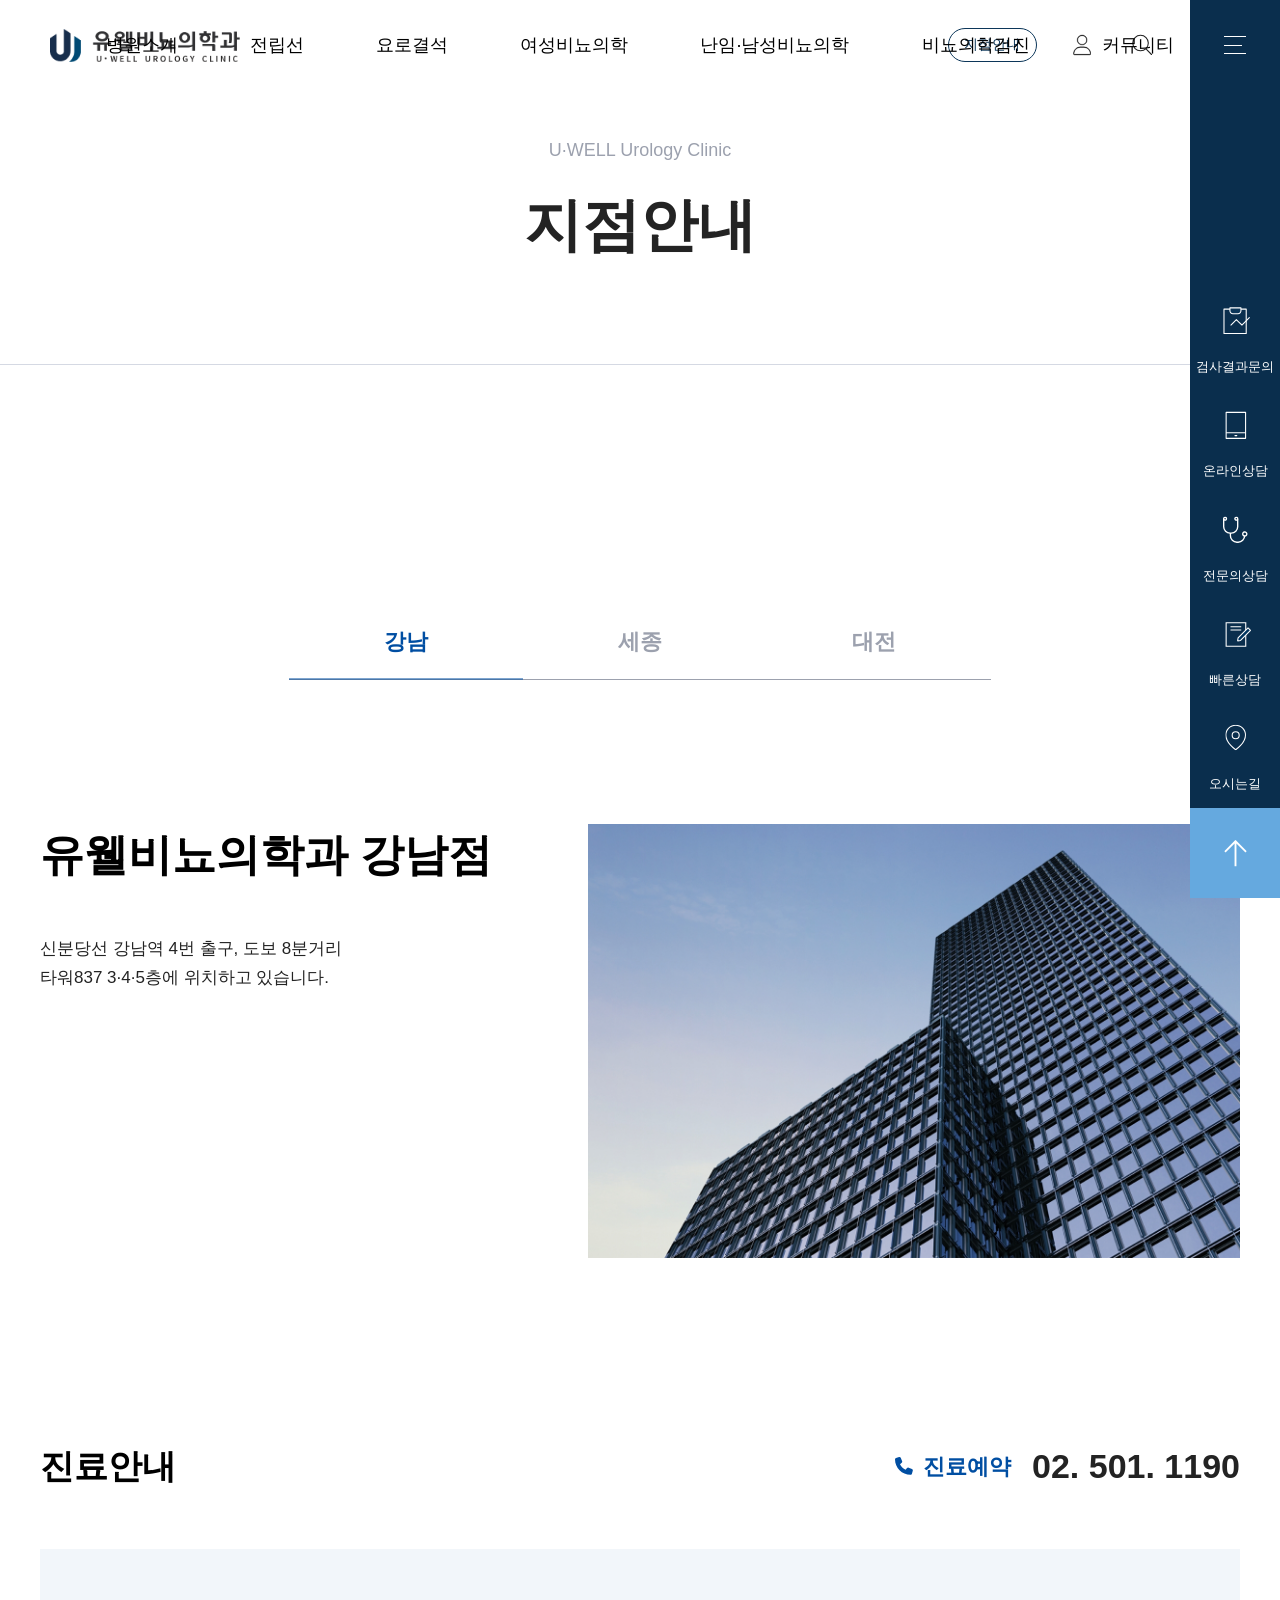
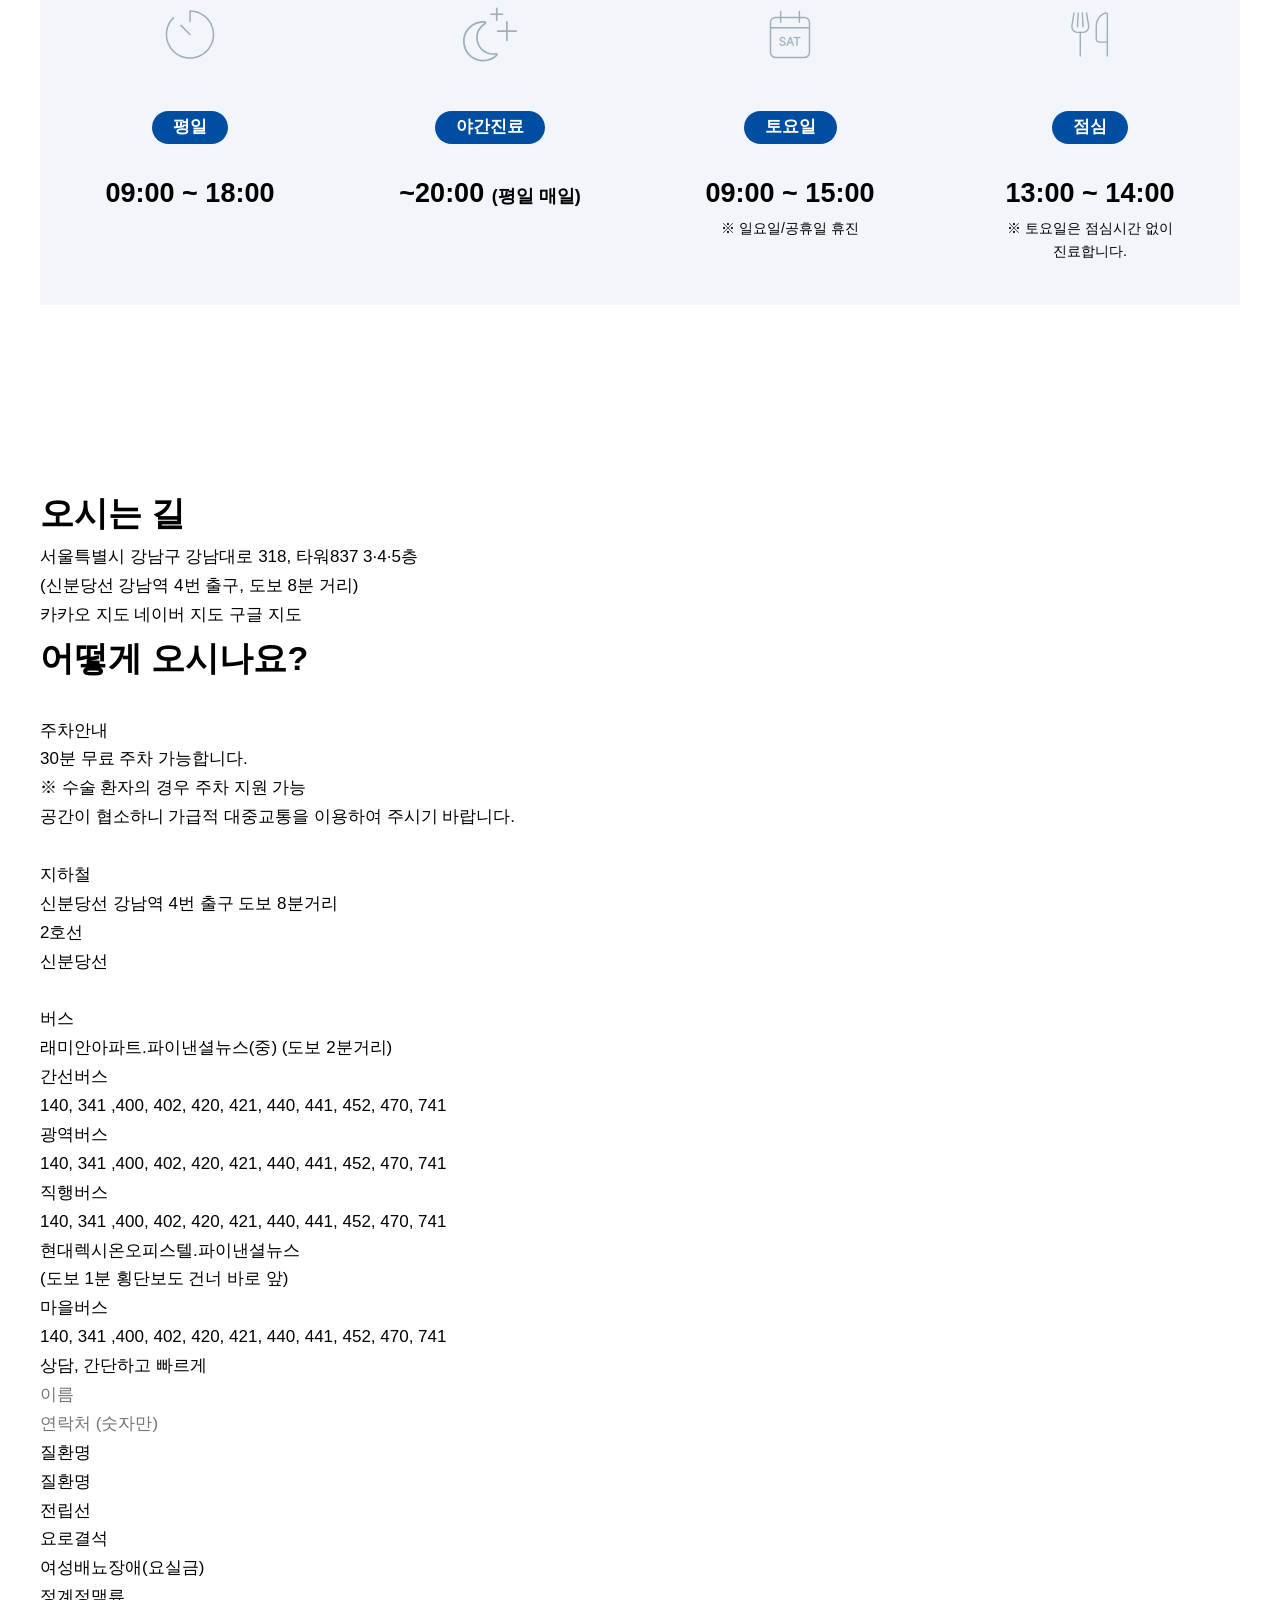
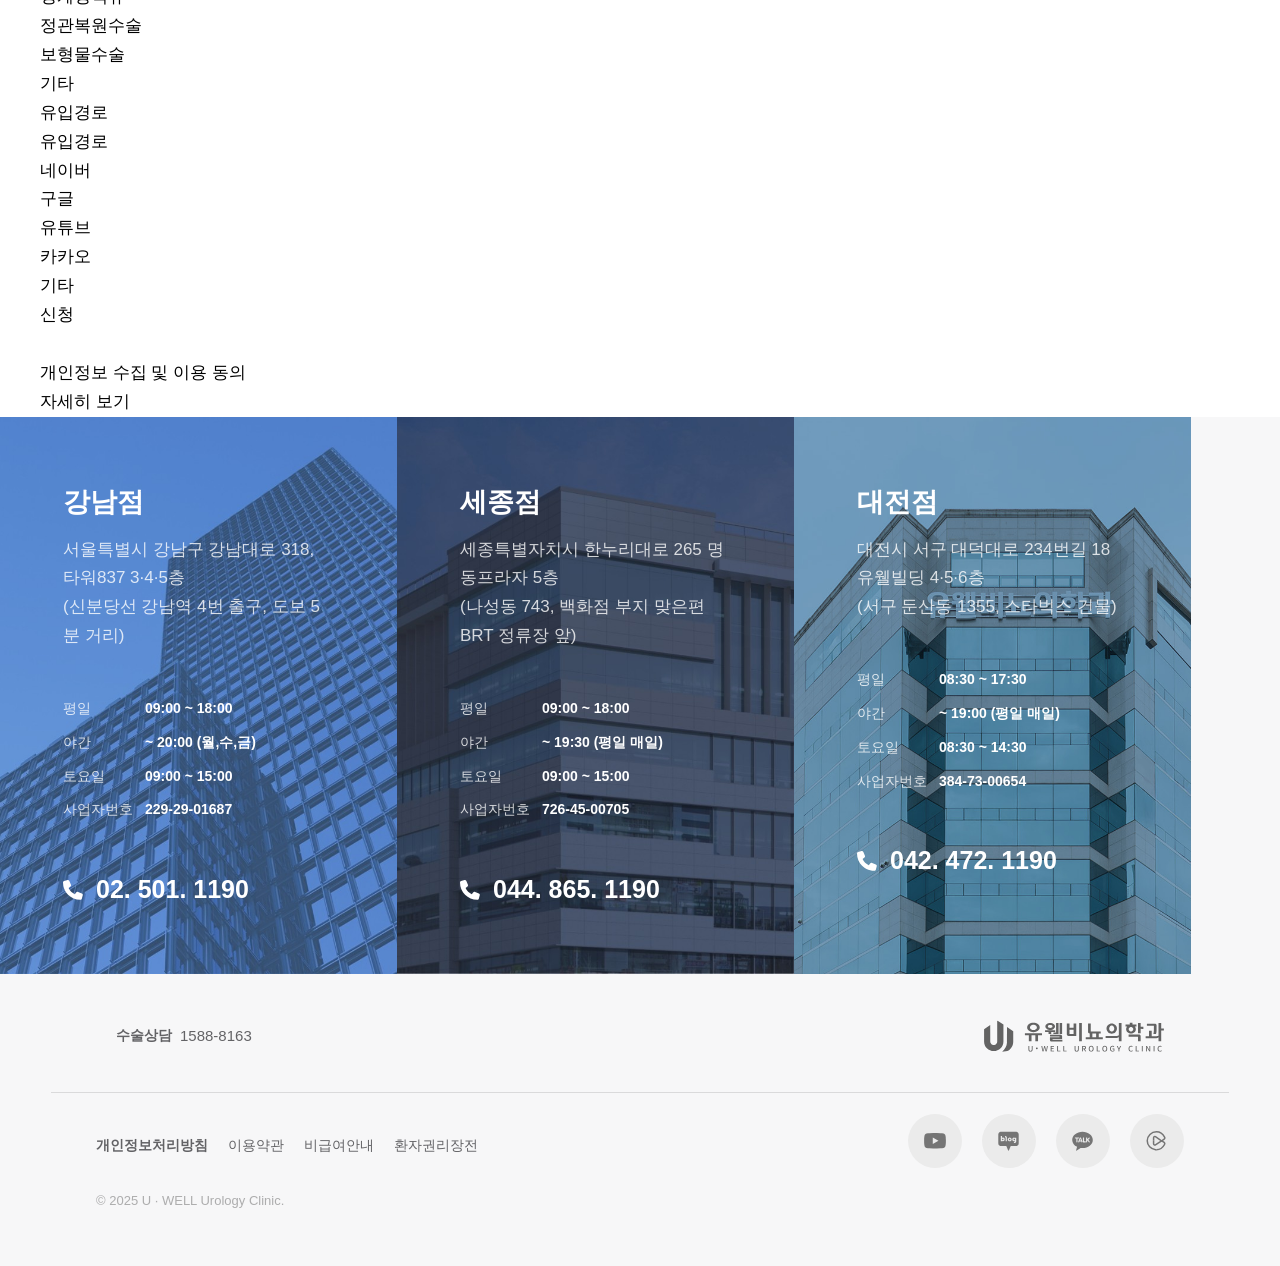
==== commit 50899d46: "카카오지도 API를 사용하기 위해서 git 사이트에 넣는 테스트" ====
--- a/stotenotice.html
+++ b/stotenotice.html
@@ -34,12 +34,18 @@
       crossorigin="anonymous"
       referrerpolicy="no-referrer"
     ></script>
+    
+        <!-- 1. 카카오 지도 -> Javascript API를 이용하기 위한 코드 -> 이 코드를 쓰기 직전에 왼쪽 메뉴에 있는 카카오맵에 들어가 사용 여부에 on을 설정해야한다. -->
+        <script type="text/javascript" src="//dapi.kakao.com/v2/maps/sdk.js?appkey=02a30294ac66235c4cfb5c94aa6fef25"></script>
+    
+    <!-- 2. 지도 기능을 사용하기 위한 javascript API(카카오) 라이브러리. - service 라이브러리는 꼭 들어가야한다. -->
+    <script type="text/javascript" src="//dapi.kakao.com/v2/maps/sdk.js?appkey=APIKEY&libraries=services"></script> 
 
     <script src="./js/common.js"></script>
     <script src="./js/library.js"></script>
     <script src="./js/header.js"></script>
   </head>
-  <body>
+  <body class="sub">
     <!-- header : start -->
     <header id="header">
       <!-- header의 최대 넓이를 부모 -->
@@ -1084,39 +1090,49 @@
                 <!-- 강남지점 -->
                 <div class="sub-tit-wrap active">
                   <p class="tit">유웰비뇨의학과 강남점</p>
-                  <p class="txt">신분당선 강남역 4번 출구, 도보 8분거리</p>
-                  <p class="txt">타워837 3·4·5층에 위치하고 있습니다.</p>
+                  <div class="txt-box">
+                    <p class="txt">신분당선 강남역 4번 출구, 도보 8분거리</p>
+                    <p class="txt">타워837 3·4·5층에 위치하고 있습니다.</p>
+                  </div>
                 </div>
 
                 <!-- 세종지점 -->
                 <div class="sub-tit-wrap hide">
                   <p class="tit">유웰비뇨의학과 세종점</p>
-                  <p class="txt">백화점부지 맞은편,</p>
-                  <p class="txt">BRT정류장 앞 건물 5층에 위치하고 있습니다.</p>
+                  <div class="txt-box">
+                    <p class="txt">백화점부지 맞은편,</p>
+                    <p class="txt">
+                      BRT정류장 앞 건물 5층에 위치하고 있습니다.
+                    </p>
+                  </div>
                 </div>
 
                 <!-- 대전지점 -->
                 <div class="sub-tit-wrap hide">
                   <p class="tit">유웰비뇨의학과 대전점</p>
-                  <p class="txt">LG베스트샵 둔산점(LG전자) 뒷편</p>
-                  <p class="txt">
-                    스타벅스 건물 4 · 5 · 6 층에 위치하고 있습니다.
-                  </p>
+                  <div class="txt-box">
+                    <p class="txt">LG베스트샵 둔산점(LG전자) 뒷편</p>
+                    <p class="txt">
+                      스타벅스 건물 4 · 5 · 6 층에 위치하고 있습니다.
+                    </p>
+                  </div>
                 </div>
 
                 <!-- 강남지점 - 이미지 -->
                 <div class="img-box wide">
-                  <div class="img show"><img src="" alt="" /></div>
+                  <div class="img show">
+                    <img src="./img/sub-tab1.png" alt="" />
+                  </div>
                 </div>
 
                 <!-- 강남지점 - 이미지 -->
                 <div class="img-box hide">
-                  <div class="img"><img src="" alt="" /></div>
+                  <div class="img"><img src="./img/sub-tab2.png" alt="" /></div>
                 </div>
 
                 <!-- 강남지점 - 이미지 -->
                 <div class="img-box hide">
-                  <div class="img"><img src="" alt="" /></div>
+                  <div class="img"><img src="./img/sub-tab3.png" alt="" /></div>
                 </div>
               </div>
             </div>
@@ -1128,38 +1144,46 @@
 
                   <div class="medi-rese-wrap">
                     <p class="txt">진료예약</p>
-                    <p class="num">042. 472. 1190</p>
+                    <p class="num">02. 501. 1190</p>
                   </div>
                 </div>
 
                 <!-- 카드 디자인 -->
                 <div class="medi-card-cont">
                   <div class="medi-card">
-                    <div class="ico"></div>
+                    <div class="ico">
+                      <img src="./img/sub-card-icon1.svg" alt="" />
+                    </div>
                     <div class="badge">평일</div>
-                    <div class="time">08:30 ~ 17:30</div>
+                    <div class="time">09:00 ~ 18:00</div>
                   </div>
 
                   <div class="medi-card">
-                    <div class="ico"></div>
+                    <div class="ico">
+                      <img src="./img/sub-card-icon2.svg" alt="" />
+                    </div>
                     <div class="badge">야간진료</div>
                     <div class="time">
-                      ~19:00
+                      ~20:00
                       <p>(평일 매일)</p>
                     </div>
                   </div>
 
                   <div class="medi-card">
-                    <div class="ico"></div>
+                    <div class="ico">
+                      <img src="./img/sub-card-icon3.svg" alt="" />
+                    </div>
                     <div class="badge">토요일</div>
-                    <div class="time">08:30 ~ 14:30</div>
+                    <div class="time">09:00 ~ 15:00</div>
                     <p class="sm-txt">※ 일요일/공휴일 휴진</p>
                   </div>
 
                   <div class="medi-card">
-                    <div class="ico"></div>
+                    <div class="ico">
+                      <img src="./img/sub-card-icon4.svg" alt="" />
+                    </div>
                     <div class="badge">점심</div>
-                    <div class="time">12:30 ~ 13:30</div>
+                    <div class="time">13:00 ~ 14:00</div>
                     <p class="sm-txt">※ 토요일은 점심시간 없이 진료합니다.</p>
                   </div>
                 </div>
@@ -1170,12 +1194,326 @@
               <p class="sect-tit">오시는 길</p>
 
               <div class="map">
-                <div class="uwell-map"></div>
+                <div class="uwell-map">
+                  <!-- 근데 본 페이지와는 다르게 카카오맵에서 제공하는 HTML코드를 복사해서 가져왔지만 다른 곳이 있는데, 그 곳은 지도의 종류를 고를 수 있는(지도/스카이뷰) 버튼이 없다. -->
+                  <!-- 즉, 내가 사용한 카카오 지도 퍼가기(roughmap) 방식에서는 지도/스카이 뷰 버튼을 포함한 모든 기본 UI를 제공하지 않는다고 한다. -->
+                  <!-- 그래서 본 페이지처럼 똑같이 사용하고 싶다면 퍼가기 코드가 아니라 "카카오 지도 Javascript API"를 직접 사용해야한다. -->
+                  <!-- 퍼가기 기능은 왜 제공하지 않냐면 - 단순히 고정된 형태의 지도 미리보기만 제공하는 간단한 버전이다. 즉, 제한 기능이 많은 iframe 기반 지도라고 생각하면 된다. -->
+                  <!-- 그래서 Javascript API를 사용하기 위해서 카카오 디벨로퍼스 https://developers.kakao.com에 접속하여 사용방법 알아야 한다. -->
+                  <!-- <script type="text/javascript" src="//dapi.kakao.com/v2/maps/sdk.js?appkey=발급받은 APP KEY를 넣으시면 됩니다."></script> 이 코드를 가져와 키를 복사해서 넣어주고 on설정 후 정해져있는 코드를 사용해주면 된다.  -->
+
+                  <!-- 1) 지도 담을 영역을 만들어야 한다. -> 이 아래에 코드처럼 정해진 코드가 있는데. div id = map처럼 사용해야한다. -->
+                  <!-- 그리고 맵에 스타일을 정해주면 된다.  -->
+                  <div id="map"></div>
+
+                  <!-- HTML내에 사용해도 되고, 따로 js파일을 만들어 사용해도 무방하다. 그럼에도 인라인 스크립트로 작성한 것은 필요해서가 아니라 편해서 아니면 제공하는 기본 코드가 그렇게 되어 있어서 그럴 경우가 있다. -->
+                  <!-- 2) 이제 맵을 활용하려면 Javascript API를 이용해 코드를 짜서 커스텀마이징을 해줘야한다. -->
+                   <!-- 이 아래 코드는 본적으로 제공하는 코드 - 지도를 띄우는 코드이다. -->
+                   <!-- var container = document.getElementById('map'); //지도를 담을 영역의 DOM 레퍼런스
+                   var options = { //지도를 생성할 때 필요한 기본 옵션
+                   	center: new kakao.maps.LatLng(33.450701, 126.570667), //지도의 중심좌표.
+                   	level: 3 //지도의 레벨(확대, 축소 정도)
+                   };
+                   var map = new kakao.maps.Map(container, options); //지도 생성 및 객체 리턴      -->          
+                   
+                   
+                   <!-- 3) 그래서 이 지도를 띄우기 위해서는 라이브러리가 필요한데, service 라이브러리만 사용해도 충분히 작동 가능하다. -> 다른 라이브러리는 필요한 기능이 있을 떄 더 사용한다. -->
+                   <!-- 그리고 service 라이브러리는 꼭 필요한 기능이다. -->
+                   <!-- <script type="text/javascript" src="//dapi.kakao.com/v2/maps/sdk.js?appkey=APIKEY&libraries=services"></script> -->
+
+                   <!-- 그러면 이제 커스텀 마이징한 코드를 사용. -->
+                  <script>
+                    var mapContainer = document.getElementById('map') // 지도를 표시할 div(요소)
+                    var mapOption = {
+                      // 여기서 궁금한 게 있다면 LatLng(위도, 경도) 이 값은 어디서 구하는걸까?
+                      // 지오코딩을 통해 변환할 수 있고, 지오코딩 해주는 사이트에 들어가 주소에서 위경도로 변한 가능하다
+                      center : new kakao.maps.LatLng(491890, 1043791), // 지도의 중심좌표
+
+                      // 지도의 확대 레벨은 0~14까지 존재하는데, 숫자가 적을수록 확대 , 클수록 축소
+                      // 레벨별 차이 :  0~2 - 건물 내부까지 보임 / 3~4 - 오시는 길에서 가장 많이 쓰는 레벨, 주변 건물 보기 최적화 / 5~6 - 동 면 단위로 보임/ 7~9 - 구 단위(강남 전체) / 10~14 - 시 단위(전국 위치 파악용)
+                      level : 3 // 지도의 확대 레벨
+                    }
+
+                    // 지도를 생성
+                    var map = new kakao.maps.Map(mapContainer, mapOption); // 실제로 지도를 생성하는 코드
+                    
+                    // 주소-좌표 변환 객체를 생성
+                    var geocoder = new kakao.maps.services.Geocoder(); // 주소 -> 좌표로 바꿔주는 객체(지오코더)
+                    // 참고 -  center안에 있는 좌표들은 실제 위도/경도는 아니고, 그냥 임시로 넣어둔 좌표이다. 실제로는 아래에 나오는 코드에서 변경할 것이다.
+
+                    // (function(){}) -> 이 문법은 즉시 실행 함수인데, 함수로 정의하고 바로 실행하는 자바스크립트 패턴이다. - 주요 기능은 전역 스코프를 오염시키지 않고 변수 범위를 격리하는 것, 이를 통해 전역 변수 충돌을 방지.
+                    // 전체를 감싸는 즉시 실행 함수(IIFE)
+                    (function(){
+                      // 이 안에서 쓰이는 변수/함수들은 지역화해서 전역 오염을 막는다.
+                      // 마지막에 필요한 함수들만 window.함수명 = 함수; 로 밖으로 내보내줌.
+                      
+                      // 반응형(Pc/모바일) 마커 세팅용 상수들
+                      const mapSize = 768; // 기준 (브레이크 포인트)
+                      
+                      // PC일 때 마커 너비/높이
+                      const bigIconWidth = 240;
+                      const bigIconPos = 100;
+                      
+                      // 모바일일 때 마커 너비/높이
+                      const smallIconWidth = 130;
+                      const smallIconPos  = 100;   
+
+                      let coords; // 병원 위치(좌표)를 지정해 둘 변수
+                      let marker; // 지도 위에 올 마커 객체 
+                      // 이 주소는 개인 연습용으로는 가능하지만 실제 배포용 (포트폴리오, 상업용)에서는 절대 사용 X -> 그렇다면 무료로 제공하는 SVG를 사용
+                      // 카카오 지도 web 플랫폼 도메인 등록은 사용 가능하다. 주소를
+
+                      // 이렇게 외부 도메인에 이미지를 가져오는 방식은 포트폴리오 / 제출용으로는 사용하지 않는 것이 좋고,
+                      // 프로젝트 내부에 직집 이미지 파일을 넣어서 사용하는 방법이 좋다. img파일을 만들어 그 안에 이미지를 넣어 그 해당 파일 경로를 상대경로로 불러오기
+                      var imageSrc = './img/map_mark.svg'; // 마커 이미지 주소 -> 나중에 주소 변경해야함. (변경완료)
+                
+                    
+                    // 주소를 좌표로 변환 -> 처음 마커 표시
+                    // geocoder.addressSearch("주소" , callback(콜백함수)) -> 주소 문자열로 API에 요청해서 좌표로 받아옴. / geocoder.addressSearch는 카카오지도 API 기능이다.
+                    // addressSearch()의 기능은 주소 -> 좌표(위도/경도)로 바꿔주는 기능을 한다. 즉 주소를 넣으면 좌표로 자동으로 반환됨.
+                    // function(result , status) 콜백함수는 검색 결과와 성공 여부를 반환하는 콜백 함수. 
+                    // result - 검색된 주소 데이터 / status - 성공 여부
+                    geocoder.addressSearch("서울특별시 강남구 강남대로 318" , function(result , status){
+                      // status === OK일 때만 성공처리 - 정상적으로 검색이 완료됐으면
+                      // 이 아래의 조건은 status는 성공여부이고, 성공을 했다면 kakao.maps.services.Status.OK이라는 값이 나오면 성공했다는 이야기다. -> 이 값이 뜨지 않는다면 성공처리가 안된것이다.
+                      if(status ===  kakao.maps.services.Status.OK){
+                        // 주소 검색 결과(result)에서 첫번째 좌표(result[0])을 꺼내서 그 위치값(위도/경도)을 kakao.maps.LatLng() 객체로 변환하여 coords변수에 저장하는 코드
+                        // 즉, coords에 저 위에 주소에서 좌표로 변환한 값이 result로 값이 들어가고, 다시 새롭게 주소 객체를 만들어 result[0].y 처럼 값을 넣어 주소로 변환하여 새로운 주소값은 반환하여 변수에 저장하는 것이다.
+                        // LatLng는 위도 경도를 설정하는 옵션같은 것이다.
+                        coords = new kakao.maps.LatLng(result[0].y , result[0].x);
+
+                        // 현재 innerWidth 기준으로 모바일이면 작은 마커, PC면 큰 마커를 선택해서 imageSize, imageOption 설정. -> 반응형을 고려한 코드 
+                        // let으로 imageSize, imageOption을 위에서 선언하는 이유 - 변수 선언을 하고 조건에 따라 값만 다르게 넣어서 공통 코드로 사용하기 위함이다.
+                        // 그러니까 imageSize, imageOption을 if/else안에서만 선언하면 블록 밖에서 사용이 안된다. 그래서 위에서 let으로 선언해서 공통으로 사용하기 위함이다.
+                        // 즉, 반응형 분기에서 값만 바꾸고, 만드는 로직은 한번만 쓰자 라는 구조다. 
+                        let imageSize, imageOption;
+
+                        // 마커 이미지 크기 -> kakao.maps.Size(가로,세로) / 좌표,픽셀 위치(점) -> kakao.maps.Point(x,y)
+                        if(window.innerWidth <= mapSize){ // mapSize : 768인데, 768보다 작을 때(모바일) 적용.
+                          // 마커 이미지의 실제 크기
+                          // 카카오 지도 마커에 사용할 이미지의 물리적인 크기를 정하는 코드
+                          // 이 값은 마커 이미지 파일 크기와 비슷하게 맞춰주는 게 일반적이다. 예를 들어 실제 SVG가 240*10이면, 여기도 240,100으로 넣어주는 식이다.
+                          imageSize = new kakao.maps.Size(smallIconWidth, smallIconPos); // smallIconWidth : 마커 가로 길이 , smallIconPos : 마커 세로 길이
+
+                          // 마커의 "찍히는 기준점" 조절
+                          // offset - 카카오 지도에서 마커 좌표(위도,경도)는 "이미지의 어느 점에 맞출 건지"를 정해줘야 한다. 그래서 offset으로 이미지 내부에서 기준으로 쓸 점을 지정해줘야한다.
+                          // new kakao.maps.Point(x,y) - 이미지 안에서의 x,y 좌표을 의미한다. 
+                          // 아래에 smallIconWidth/2 ,  smallIconPos/1.3 -> 이 조합은 이미지는 가로는 정중앙, 세로는 아래에서 약간 위쪽 을 마커가 실제로 땅에 박히는 기준점으로 사용하겠다는 뜻이다.
+
+                          // 근데 여기서 궁금한 점은 세로 길이의 1.3은 왜 1.3일까?
+                          // 우리가 마커에게 원하는 건 마커 이미지가 우리 원하는 좌표에 아래 끝(꼭지점)이 붙어야함. 그래야 실제 지도 위 특정 지점을 정확하게 가리키는 핀 처럼 보이기 때문이다.
+                          // 세로는 왜 height / 2로 안헀을까 -> 마커는 "정중앙 정중앙"으로 붙는 아이콘이 아니다. 마커의 구조를 생각해보면 생각하기 쉽다.(바늘 모양)
+                          // 그럼에도 1.3이라는 숫자를 사용했을까? -> 즉 이건 위치를 고려해서 실제 이미지를 보고 수치(숫자)를 조절한 것이다. 보통 마커는 0.9~1.3 범위에서 많이 사용한다.
+                          imageOption = {offset : new kakao.maps.Point(smallIconWidth/2 , smallIconPos/1.3)};
+                        }else{ // PC일때
+                          // 위에 내용처럼 PC쪽도 같은 논리이고, 마커의 크기가 다르고, 항상 중앙 아래쪽 기준으로 좌표를 배치하려고 저렇게 계산하는 것이다.
+                          imageSize = new kakao.maps.Size(bigIconWidth , bigIconPos)
+                          imageOption = {offset : new kakao.maps.Point(bigIconWidth/2, bigIconPos/1.3)};
+                        };
+
+                        // 이 아래도 마커 관련
+                        // 마커의 이미지정보를 가지고 있는 마커 이미지를 생성.
+                        var markerImage = new kakao.maps.MarkerImage(imageSrc, imageSize, imageOption);
+
+                        var markerPosition = coords // 마커가 표시될 위치.
+
+                        // 마커 생성
+                        marker = new kakao.maps.Marker({
+                          position : markerPosition, // 마커 위치 설정
+                          image : markerImage // 마커이미지 설정
+                        })
+
+                        marker.setMap(map); // 지도 위에 마커 올리기
+
+                        // 지도의 중심을 결과값으로 받은 위치로 이동시킵니다.
+                        map.setCenter(coords);
+
+                        windowSizeCheck(); // 한번 더 사이즈 체크해서 상태 맞추기
+                      }
+                    });
+
+                    // 줌/드래그 제한 설정
+                    map.setZoomable(false) //setZoomable(false) : 마우스 휠로 줌하는 걸 막음.
+                    // map.setDraggable(false) -> 지도 드래그를 막는 코드(여기는 막지 않음.)
+
+                    // 지도 타입 바꾸는 함수. 
+                    // 이 함수는 일반 / 스카이 뷰 버튼의 UI를 생성해주는 함수가 아니라 HTML내에 있는 버튼을 동작하게 만들고, 스타일만 바꿔주는 함수이다.
+                    function setMapType(maptype){
+                      // 이 아래에 HTML요소 찾는 코드가 버튼이다. -> 동작과 스타일 변경하기 위해서는 이 둘의 요소가 있어야 한다. 
+                      // 실행하기 위해서는 예를 들어 - button id = "btnRoadmap" onclick = "setMapType("roadmap")" class = "selected_btn" 이런 식으로 설정한다.
+                      // 그래서 카카오 지도 버튼 UI를 생성하는 것이 아닌 HTML에 직접 만든 버튼을 컨트롤해주는 구조이다.
+
+                      // 그리고 service 라이브러리랑 버튼 UI는 아무 상관이 없다. -> service 라이브러리를 사용한다고 해서 자동적으로 생기는 것이 아니라는 말이다.
+                      // 카카오 기본 지도 UI를 사용하려면 이 밑에 커스텀한 UI 함수 코드처럼 기본 지도를 설정하려고 한다면 그 안에 기본적이 js코드가 실행이 되어야 기본 UI를 제공한다.
+                      
+                      // 카카오 기본 UI 설정
+                      // var mapTypeControl =  new kakao.maps.MapTypeControl(); - 지도 타입 컨트롤 생성
+                      // map.addControl(mapTypeControl, kakao.maps.ControlPosition.TOPRIGHT(위치)); - 지도에 컨트롤 추가 (오른쪽 위)
+                      // 이건 HTMl내에 요소가 필요없고, 기본적으로 그려주는 컨트롤 map 위에 올리는 방식이다.
+
+                      var roadmapControl = document.getElementById('btnRoadmap')
+                      var skyviewControl = document.getElementById('btnSkyview')
+                      
+                      // 지금 이 아래에 코드는 지도를 커스텀한 함수이다. 
+                      
+                      // 지도 맵 종류가 "일반지도" 이라면
+                      if(maptype === 'roadmap'){
+                        // 카카오 지도 타입 변경 
+                        map.setMapTypeId(kakao.maps.MapTypeId.ROADMAP) // 실제 지도 타입을 "일반지도" 로 변경
+
+                        // 버튼에 클래스를 바꿔준다 (선택된 상태를 확인하기 위해서)
+                        // className은 HTML요소의 class 속성을 문자열로 가져오거나 변경하는 속성
+                        roadmapControl.className = 'selected_btn'; //선택된 버튼에는 "selected_btn" 클래스 부여
+                        skyviewControl.className = 'sky_btn'; // 아닌 버튼에는 sky_btn 클래스 부여하여 스타일이 바꾼다..
+                      } else{
+                        map.setMapTypeId(kakao.maps.MapTypeId.HYBRID) // HYBRID는 위성 영상과 지도 데이터를 결합하여 도로명 등 지형 정보가 표시된 지도 타입을 의미.
+                        skyviewControl.className = 'selected_btn'
+                        roadmapControl.className = 'sky_btn'
+                      }
+                    }
+
+                    // 확대 / 축소 버튼 함수
+
+                    // 지도 확대 , 축소 컨트롤에서 확대 버튼을 누르면 호출되어 지도를 확대하는 함수.
+                    function zoomIn(){
+                      // map.getLevel() :  현재 줌 레벨
+                      // 숫자를 낮추면 확대(zoom In) , 숫자를 올리면 축소(zoom Out) 
+                      // 이 코드도 보통 HTML에서 onclick 속성에 함수를 실행. - 예를 들어 button onclick = "zoomIn()"  이런식으로 연결하여 설정한다.
+                      map.setLevel(map.getLevel() - 1);
+                    }
+                    
+                    // 지도 확대 , 축소 컨트롤에서 축소 버튼을 누르면 호출되어 지도를 축소하는 함수.
+                    function zoomOut(){
+                      // setLevel은 지도의 확대 수준을 설정하는 메서드 - 이 메서드는 지도 레벨(Level)을 인수로 받고, 필요에 따라 애니메이션과 좌표 확대 축소 기능 같은 옵션을 추가할 수 있다.
+                      map.setLevel(map.getLevel() + 1);
+                    }
+
+                    // 지도 refresh 버튼 함수
+                    // 이것도 맵을 다시 돌리기 위해서 돌리기 버튼에 추가하는 함수.
+                    function mapRefresh(){
+                      // 지도를 다시 병원 위치 중앙에 설정.
+                      map.setCenter(coords);
+                      // 지도 레벨을 2로 다시 설정
+                      map.setLevel(2);
+                    }
+
+                    // 카카오 링크 열기 버튼 함수
+                    // 카카오 길찾기 같은 페이지를 새 창으로 열어주는 용도
+                    function goLink() {
+                      var win = window.open("https://kko.kakao.com/BimJlrsREC");
+                    }
+
+                    // jQuery버전
+                    // $(window).on('resize' , function(){
+                    //   windowSizeCheck();
+                    // })
+
+                    // javascript 버전 - 리사이즈 대응 :  윈도우 크기 바뀔 때 마커/ 드래그 다시 설정
+                  document.addEventListener('DOMContentLoaded' , function(){
+                    window.addEventListener("resize" , ()=>{
+                      windowSizeCheck();
+                    })
+                  })
+
+                    // 반응형 마커 /  드래그 제어
+                    // 이 위에 보면 화면이 리사이즈 될 때에 이벤트를 설정했는데, 이 아래 함수 코드가 바로 리사이즈될 때마다 실행되는 함수인데, 
+                    // 지도 상태를 PC / 모바일(반응형)에 맞게 다시 세팅해주는 함수이다.
+                   function windowSizeCheck() {
+                    // marker는 이전에 만들어둔 지도 위의 마커 객체를 제거하고 새 화면 크기에 맞는 마커를 다시 만들 거라서 기존 마커를 먼저 지우고 새로 그리는 구조이다.
+                    marker.setMap(null); // 현재 마커 삭제
+
+                    // if문(PC / 모바일)에 따라 다른 값을 넣어줄 공통으로 쓸 변수 선언.
+                    let imageSize, imageOption;
+
+                    // size보다 작다가 커졌을 떄 - mapSize : 768px
+
+                    // 현재 창 크기를 확인해서(PC모드) - 큰 마커 사용 / 드래그 가능 / 중심 좌표 유지
+                    //                  (모바일 모드) -  작은 마커 사용 / 드래그 불가능(고정)
+                    // 새 마커 이미지 생성 -> 새 마커 객체 생성 -> 지도에 다시 올리기
+                    // 즉, 창 크기가 바뀌면 마커를 완전히 다시 그려서, PC/모바일에 맞는 사이즈와 옵션으로 맞춰주는 함수.
+                    if(window.innerWidth > mapSize){ // PC일 때
+                      // 맵 센터를 다시 설정 - 화면이 리사이즈 되면서 지도가 약간 틀어질 수도 있어서 다시 병원 좌표로 중심을 맞춰주는 역할
+                      map.setCenter(coords);
+
+
+                      imageSize = new kakao.maps.Size(bigIconWidth, bigIconPos); // 마커이미지의 크기
+                      imageOption = {offset :  new kakao.maps.Point(bigIconWidth/2 , bigIconPos/1.3)}; // 마커이미지의 옵션, 마커의 좌표와 일치시킬 이미지 안에서의 좌표를 설정합니다.
+                      map.setDraggable(true) // PC에선 마우스로 지도를 드래그 가능하게
+                    }
+
+                    if(window.innerWidth < mapSize){
+                      map.setCenter(coords);
+                      
+                      imageSize = new kakao.maps.Size(smallIconWidth, smallIconPos); 
+                      imageOption = {offset : new kakao.maps.Point(smallIconWidth/2, smallIconPos/1.3)};
+                      map.setDraggable(false) // 모바일에서는 지도 드래그 불가능. - 모바일에서는 지도가 막 드래그하고, 확대/축소하면 UX가 지저분 할 수 있어서 드래그를 막은 것.
+                    }
+
+                    // 마커의 이미지정보를 가지고 있는 마커이미지 생성합니다.
+                    var markerImage = new kakao.maps.MarkerImage(imageSrc, imageSize, imageOption); // 새로운 마커 이미지 객체를 만듦
+                    var markerPosition =  coords;
+                    
+                    // 새로운 마커를 생성
+                    marker = new kakao.maps.Marker({
+                      position : markerPosition,
+                      image : markerImage, // 마커로 사용할 이미지 설정
+                    });
+
+                    // 최종적으로 설정된 이미지 / 위치로 마커를 지도에 올림
+                    marker.setMap(map)
+                  }
+
+                  // 전역 스코프에 함수 노출
+                  // IIFE 안에서 정의된 함수들을 HTML onClick에서 사용할 수 있게 전역 객체 window에 붙이는 작업.
+                  // setMapType 함수는 원래 IIFE(즉시 실행 함수)내부에 있음 -> (function(){function setMapType(){...}})(); (function(){..})(); <- 이것이 즉시 실행 함수이다.
+                  // IIFE 안에서 만든 함수는 바깥에서 보이지 않음 -> 외부에서 접근 불가능한 지역 함수(local function)가 됨. -> 그래서 HTML에서 이런 식으로 호출할 수 없음.
+                  // HTML inline event는 전역 스코프(window 공간)에 있는 함수만 호출할 수 있기 때문 -> <button onClick = "setMapType('roadmap')"></button>
+                  // 그래서 setMapType함수를 window 객체의 속성으로 등록하는 것 - window.setMapType = setMapType;
+                  // IIFE 내부의 지역 함수 - setMapType()  /  window 전역 공간 - window.setMapType()
+                  // 즉, 전역에서도 접근이 가능하도록 복사(참조 전달)한 것이다. 그러면 HTML에서도 부를 수 있다.
+                  
+                  // window 객체는 브라우저 최상위 객체 - 브라우저에서는 모든 전역 변수/전역 함수는 자동으로 window에 저장됨.
+                  // 그래서 window에 함수를 넣는다는 것은 전역변수 공간에 함수를 등록하는 것과 같은 의미
+                  // HTML내에서 직접 실행해야하기 때문에 window 전역에 함수를 저장해줘야한다.
+                  
+                  // 이 방식의 정식 이름은 전역 노출 패턴 - 라이브러리나 모듈이 내부는 숨기고 특정 기능만 공개할 때 자주 사용하는 구조
+                  window.setMapType = setMapType;
+                  window.zoomIn = zoomIn;
+                  window.zoomOut = zoomOut;
+                  window.mapRefresh = mapRefresh;
+                  window.goLink = goLink
+                  }) ();
+                  // 마지막에 (); 은 즉시 실행 함수(IIFE)를 바로 실행시키기 위한 문법이다. 바로 뒤에 ();가 붙으면 함수를 즉시 실행하라는 이야기다.
+                  // 실행된 후에는 내부 변수들은 모두 외부에서 접근할 수 없음
+                  // 딱 한번만 실행되는 "초기화" 코드에 매우 적합. 
+                  </script>
+                  
+                  <!-- 이 아래 코드가 기본적인 퍼가기 기능인 방식인 코드 -->
+                  <!-- 카카오맵 지도를 퍼가는 법은 카카오맵에 들어가 그 주소에 HTML을 퍼가면 되는데 크기 조절이 가능하다.  -->
+                  <!-- * 카카오맵 - 지도퍼가기 -->
+                  <!-- 1. 지도 노드 -->
+                  <!--  <div id="daumRoughmapContainer1764214258181" class="root_daum_roughmap root_daum_roughmap_landing"></div> -->
+
+                  <!--2. 설치 스크립트 * 지도 퍼가기 서비스를 2개 이상 넣을 경우, 설치 스크립트는 하나만 삽입합니다.-->
+                  <!--  <script charset="UTF-8" class="daum_roughmap_loader_script" src="https://ssl.daumcdn.net/dmaps/map_js_init/roughmapLoader.js"></script>-> 이 코드에 키를 복사해서 사용해야한다. 복사 사용하기 전에 카카오맵에 on설정을 해줘야 제대로 작동이 된다.-->
+
+                   <!-- 3. 실행 스크립트 -->
+                    <!--  <script charset="UTF-8">
+	                    new daum.roughmap.Lander({
+		                    "timestamp" : "1764214258181",
+		                    "key" : "cvngo8j9zj9",
+		                    "mapWidth" : "1280",
+		                    "mapHeight" : "600"
+	                    }).render();
+                    </script> -->
+                    </div>
+                  </div>
+                </div>
               </div>
               <div class="map-addr">
                 <p>
-                  대전 서구 대덕대로 234번길 18 유웰빌딩 4~6층 <br />
-                  (서구 둔산동 1355, 스타벅스 건물)
+                 서울특별시 강남구 강남대로 318, 타워837 3·4·5층<br />
+                  (신분당선 강남역 4번 출구, 도보 8분 거리)
                 </p>
               </div>
 
@@ -1184,99 +1522,99 @@
                 <a href="" class="naver-map">네이버 지도</a>
                 <a href="" class="google-map">구글 지도</a>
               </div>
-            </div>
-
-            <div class="road-way">
-              <p class="sect-tit">어떻게 오시나요?</p>
-
-              <div class="way-wrap">
-                <div class="cont">
-                  <div class="box">
-                    <div class="road-badge">
-                      <div class="ico-box">
-                        <div class="ico"><img src="" alt="" /></div>
-                        <p class="desc">주차안내</p>
+              
+              <div class="road-way">
+                <p class="sect-tit">어떻게 오시나요?</p>
+  
+                <div class="way-wrap">
+                  <div class="cont">
+                    <div class="box">
+                      <div class="road-badge">
+                        <div class="ico-box">
+                          <div class="ico"><img src="" alt="" /></div>
+                          <p class="desc">주차안내</p>
+                        </div>
+                      </div>
+  
+                      <div class="txt-box">
+                        <p class="tit">30분 무료 주차 가능합니다.</p>
+                        <p class="txt">
+                          ※ 수술 환자의 경우 주차 지원 가능<br />
+                          공간이 협소하니 가급적 대중교통을 이용하여 주시기
+                          바랍니다.
+                        </p>
                       </div>
                     </div>
-
-                    <div class="txt-box">
-                      <p class="tit">30분 무료 주차 가능합니다.</p>
-                      <p class="txt">
-                        ※ 수술 환자의 경우 주차 지원 가능<br />
-                        공간이 협소하니 가급적 대중교통을 이용하여 주시기
-                        바랍니다.
-                      </p>
-                    </div>
-                  </div>
-
-                  <div class="box">
-                    <div class="road-badge">
-                      <div class="ico-box">
-                        <div class="ico"><img src="" alt="" /></div>
-                        <p class="desc">지하철</p>
-                      </div>
-
-                      <div class="txt-box">
-                        <p class="tit">신분당선 강남역 4번 출구 도보 8분거리</p>
-                      </div>
-
-                      <div class="badge-wrap">
-                        <div class="badge green">2호선</div>
-                        <div class="badge red">신분당선</div>
+  
+                    <div class="box">
+                      <div class="road-badge">
+                        <div class="ico-box">
+                          <div class="ico"><img src="" alt="" /></div>
+                          <p class="desc">지하철</p>
+                        </div>
+  
+                        <div class="txt-box">
+                          <p class="tit">신분당선 강남역 4번 출구 도보 8분거리</p>
+                        </div>
+  
+                        <div class="badge-wrap">
+                          <div class="badge green">2호선</div>
+                          <div class="badge red">신분당선</div>
+                        </div>
                       </div>
                     </div>
-                  </div>
-
-                  <div class="box">
-                    <div class="road-badge">
-                      <div class="ico-box">
-                        <div class="ico"><img src="" alt="" /></div>
-                        <p class="desc">버스</p>
-                      </div>
-
-                      <div class="txt-box">
-                        <p class="tit">
-                          래미안아파트.파이낸셜뉴스(중) (도보 2분거리)
-                        </p>
-                      </div>
-
-                      <div class="badge-wrap">
-                        <div class="badge-box">
-                          <div class="badge">간선버스</div>
-                          <div class="badge-desc">
-                            140, 341 ,400, 402, 420, 421, 440, 441, 452, 470,
-                            741
+  
+                    <div class="box">
+                      <div class="road-badge">
+                        <div class="ico-box">
+                          <div class="ico"><img src="" alt="" /></div>
+                          <p class="desc">버스</p>
+                        </div>
+  
+                        <div class="txt-box">
+                          <p class="tit">
+                            래미안아파트.파이낸셜뉴스(중) (도보 2분거리)
+                          </p>
+                        </div>
+  
+                        <div class="badge-wrap">
+                          <div class="badge-box">
+                            <div class="badge">간선버스</div>
+                            <div class="badge-desc">
+                              140, 341 ,400, 402, 420, 421, 440, 441, 452, 470,
+                              741
+                            </div>
+                          </div>
+  
+                          <div class="badge-box">
+                            <div class="badge">광역버스</div>
+                            <div class="badge-desc">
+                              140, 341 ,400, 402, 420, 421, 440, 441, 452, 470,
+                              741
+                            </div>
+                          </div>
+  
+                          <div class="badge-box">
+                            <div class="badge">직행버스</div>
+                            <div class="badge-desc">
+                              140, 341 ,400, 402, 420, 421, 440, 441, 452, 470,
+                              741
+                            </div>
                           </div>
                         </div>
-
-                        <div class="badge-box">
-                          <div class="badge">광역버스</div>
-                          <div class="badge-desc">
-                            140, 341 ,400, 402, 420, 421, 440, 441, 452, 470,
-                            741
-                          </div>
-                        </div>
-
-                        <div class="badge-box">
-                          <div class="badge">직행버스</div>
-                          <div class="badge-desc">
-                            140, 341 ,400, 402, 420, 421, 440, 441, 452, 470,
-                            741
-                          </div>
-                        </div>
-                      </div>
-
-                      <div class="village-bus">
-                        <p class="village-desc">
-                          현대렉시온오피스텔.파이낸셜뉴스 <br />(도보 1분
-                          횡단보도 건너 바로 앞)
-                        </p>
-
-                        <div class="badge-box">
-                          <div class="badge">마을버스</div>
-                          <div class="badge-desc">
-                            140, 341 ,400, 402, 420, 421, 440, 441, 452, 470,
-                            741
+  
+                        <div class="village-bus">
+                          <p class="village-desc">
+                            현대렉시온오피스텔.파이낸셜뉴스 <br />(도보 1분
+                            횡단보도 건너 바로 앞)
+                          </p>
+  
+                          <div class="badge-box">
+                            <div class="badge">마을버스</div>
+                            <div class="badge-desc">
+                              140, 341 ,400, 402, 420, 421, 440, 441, 452, 470,
+                              741
+                            </div>
                           </div>
                         </div>
                       </div>
@@ -1448,6 +1786,7 @@
               </div>
             </div>
           </div>
+
           <!-- 2 . 상담신청 section : end -->
         </div>
       </div>
--- a/css/sub.css
+++ b/css/sub.css
@@ -61,3 +61,221 @@
 .hide {
   display: none;
 }
+
+.sub-tab-wrap {
+  display: flex;
+  align-items: flex-end;
+  justify-content: center;
+
+  width: 100%;
+  margin-top: 9rem;
+  overflow: hidden;
+}
+
+.sub-tab-wrap .sub-tab {
+  /* 가상요소를 사용하기 위해서 부모를 지정 */
+  position: relative;
+
+  font-size: 2.2rem;
+  font-weight: 700;
+
+  border-bottom: 1px solid #9ca1ae;
+
+  padding: 1.8rem 3.4rem;
+
+  /* 최소 크기를 정해줘서 크기를 줌 */
+  min-width: 23.4rem;
+
+  cursor: pointer;
+  text-align: center;
+  color: #9ca1ae;
+  transition: color 0.5s;
+
+  white-space: nowrap;
+}
+
+/* 가상요소를 사용하여 채워지는 선을 디자인 할건데, 채워지는 선을 만들어 가운데에서 퍼져서 패워지도록 설정  */
+.sub-tab-wrap .sub-tab:before {
+  content: "";
+  position: absolute;
+  top: 100%;
+  left: 50%;
+
+  transform: translate(-50%, -50%);
+
+  /* active가 들어가기 전 */
+  width: 0%;
+  height: 1px;
+
+  background-color: #004ea2;
+
+  transition: width 0.5s;
+}
+
+.sub-tab-wrap .sub-tab:hover {
+  color: #004ea2;
+}
+
+.sub-tab-wrap .sub-tab:hover:before {
+  width: 100%;
+}
+
+.sub-tab-wrap .sub-tab.active:before {
+  width: 100%;
+}
+
+.sub-tab-wrap .sub-tab.active {
+  color: #004ea2;
+}
+
+#listView .sub-cont-visual {
+  margin-top: 6.4rem;
+}
+
+#listView .sub-cont-visual .cont {
+  display: flex;
+
+  justify-content: space-between;
+}
+
+#listView .sub-cont-visual {
+  margin-top: 14.4rem;
+}
+
+.sub-cont-visual .sub-tit-wrap {
+}
+
+.sub-cont-visual .sub-tit-wrap .txt-box {
+  margin-top: 5rem;
+}
+
+.sub-cont-visual .sub-tit-wrap .txt-box .txt {
+  color: #232323;
+}
+
+.sub-cont-visual .img-box {
+  /* 이미지 크기 설정 */
+  width: 65.2rem;
+  height: 43.4rem;
+}
+.sub-cont-visual .img-box img {
+  width: 100%;
+  height: 100%;
+  object-fit: cover;
+}
+
+.medi-info {
+  margin-top: 18rem;
+}
+
+.medi-info .medi-card-cont {
+  margin-top: 5.4rem;
+}
+
+.medi-info .medi-tit-wrap {
+  display: flex;
+  align-items: center;
+  justify-content: space-between;
+}
+
+.medi-info .medi-tit-wrap .medi-rese-wrap {
+  display: flex;
+  align-items: center;
+}
+
+.medi-info .medi-tit-wrap .medi-rese-wrap .txt {
+  display: flex;
+  align-items: center;
+
+  font-size: 2.2rem;
+  font-weight: 700;
+  color: #004ea2;
+}
+
+.medi-info .medi-tit-wrap .medi-rese-wrap .txt:before {
+  content: "";
+  display: block;
+  width: 1.8rem;
+  height: 1.8rem;
+
+  background: url(../img/sub-call-icon.svg) no-repeat 0 0 / contain;
+
+  margin-right: 1rem;
+}
+
+.medi-info .medi-tit-wrap .medi-rese-wrap .num {
+  font-size: 3.4rem;
+  font-weight: 700;
+  margin-left: 2.1rem;
+
+  color: #232323;
+}
+
+.medi-info .medi-card-cont {
+  display: flex;
+  align-items: center;
+  justify-content: space-between;
+}
+
+.medi-info .medi-card-cont .medi-card {
+  display: flex;
+  flex-direction: column;
+  align-items: center;
+
+  width: 31rem;
+  height: 35.6rem;
+  background-color: #f2f6fa;
+  text-align: center;
+
+  padding: 5.4rem 5rem;
+}
+
+.medi-info .medi-card-cont .medi-card .ico {
+  width: 5.4rem;
+  height: 6.3rem;
+}
+
+.medi-info .medi-card-cont .medi-card .ico img {
+  width: 100%;
+  height: 100%;
+}
+
+.medi-info .medi-card-cont .medi-card .badge {
+  margin-top: 4.5rem;
+
+  font-weight: 700;
+
+  line-height: 1.9;
+  padding: 0 2.1rem;
+
+  border-radius: 5rem;
+  color: #fff;
+  background-color: #004ea2;
+}
+
+.medi-info .medi-card-cont .medi-card .time {
+  font-size: 2.7rem;
+  font-weight: 700;
+
+  margin-top: 2.7rem;
+}
+
+.medi-info .medi-card-cont:nth-child(2) .medi-card .time > p {
+  font-size: 1.8rem;
+  display: inline-block;
+}
+
+.medi-info .medi-card-cont .medi-card > p {
+  font-size: 1.4rem;
+  font-weight: 400;
+}
+
+.road-map {
+  margin-top: 18rem;
+}
+
+/* 서브 섹션 inner */
+.sub .section-inner {
+  /* 반응형 CSS */
+  width: clamp(1240px, 70vw, 147.6rem);
+}
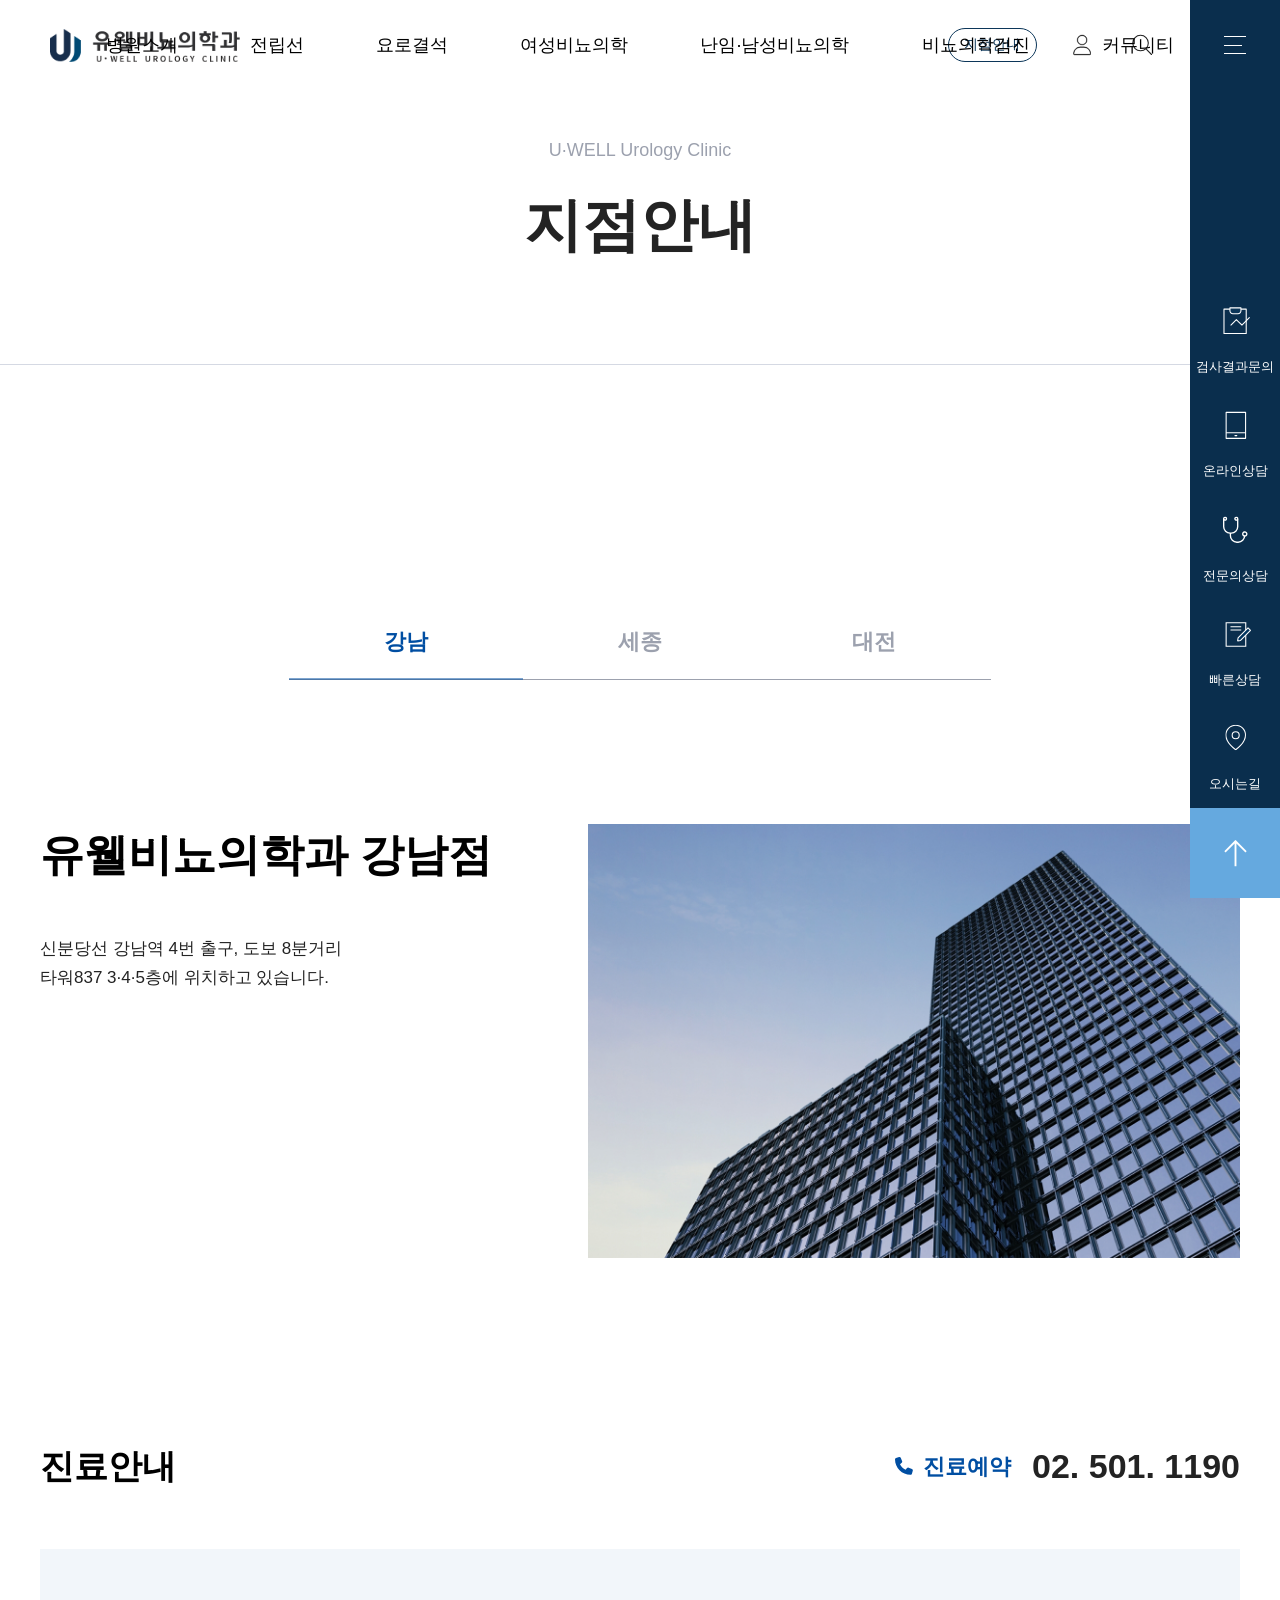
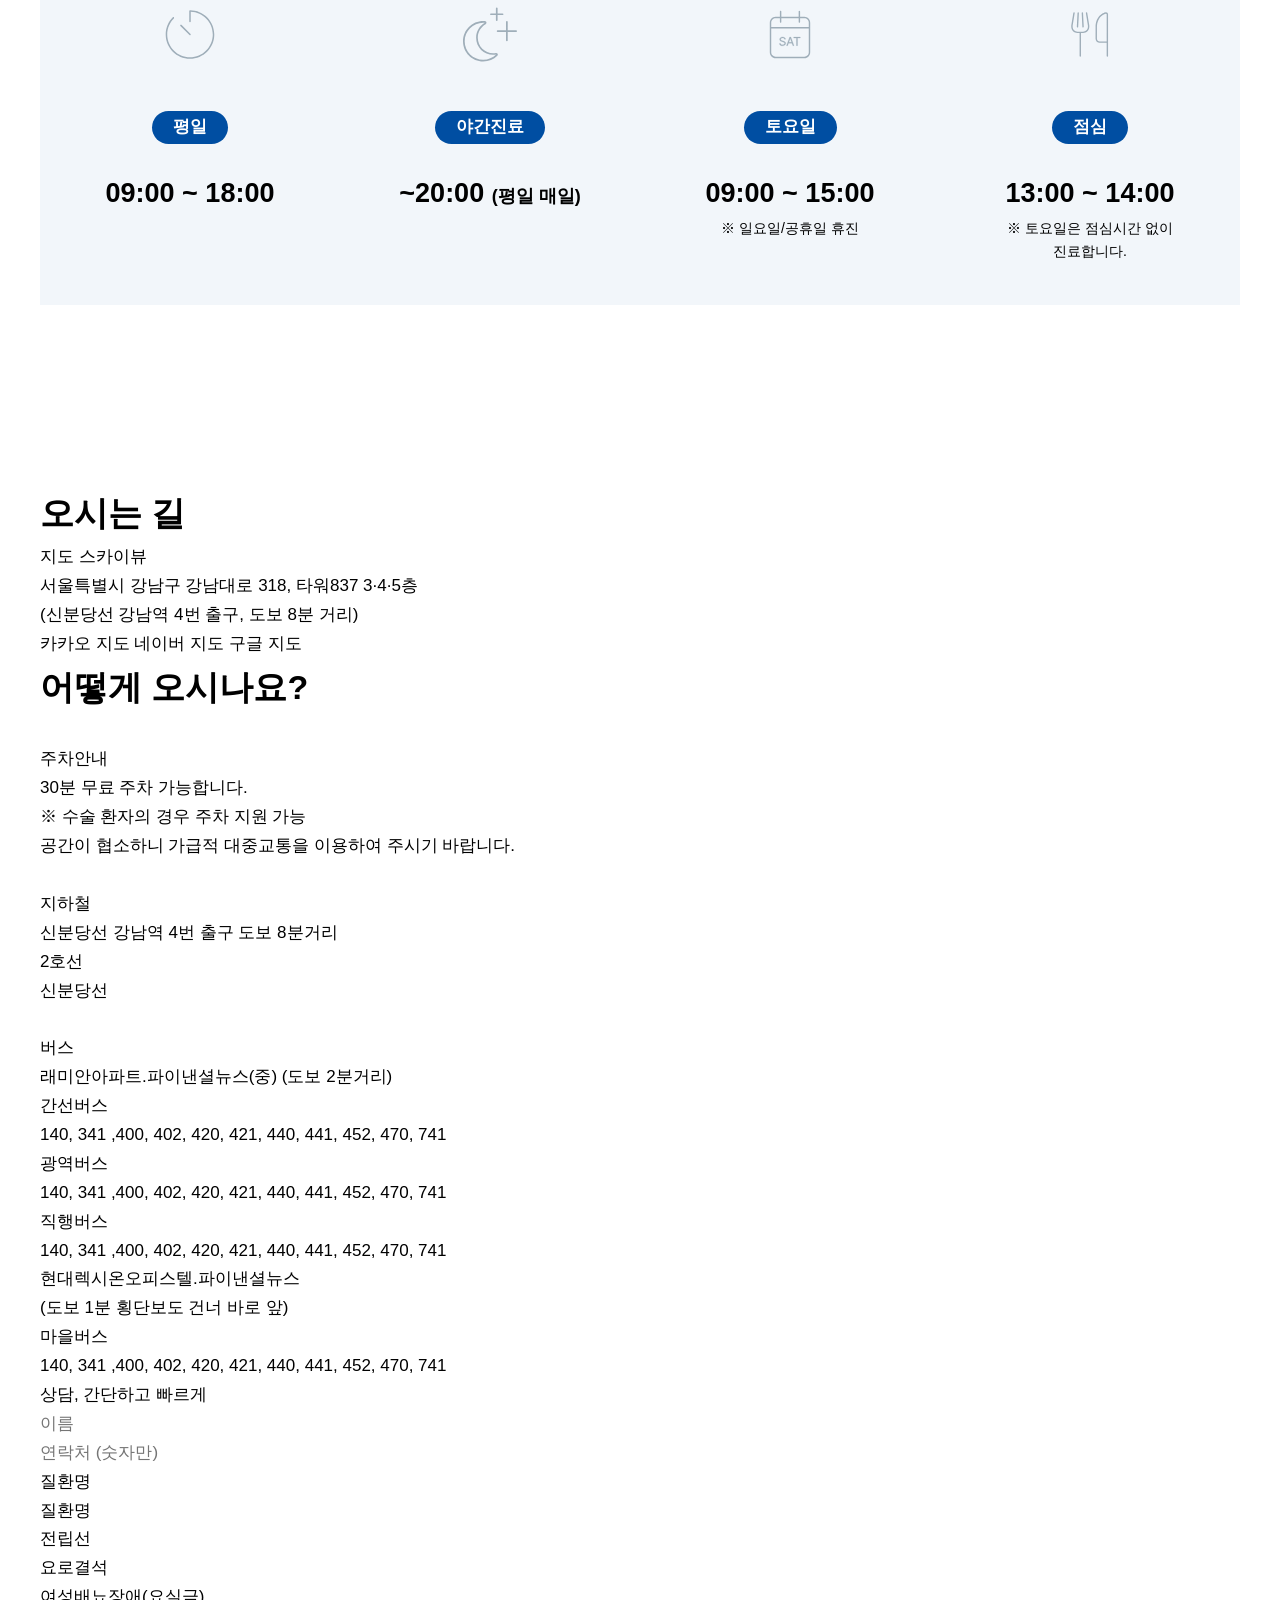
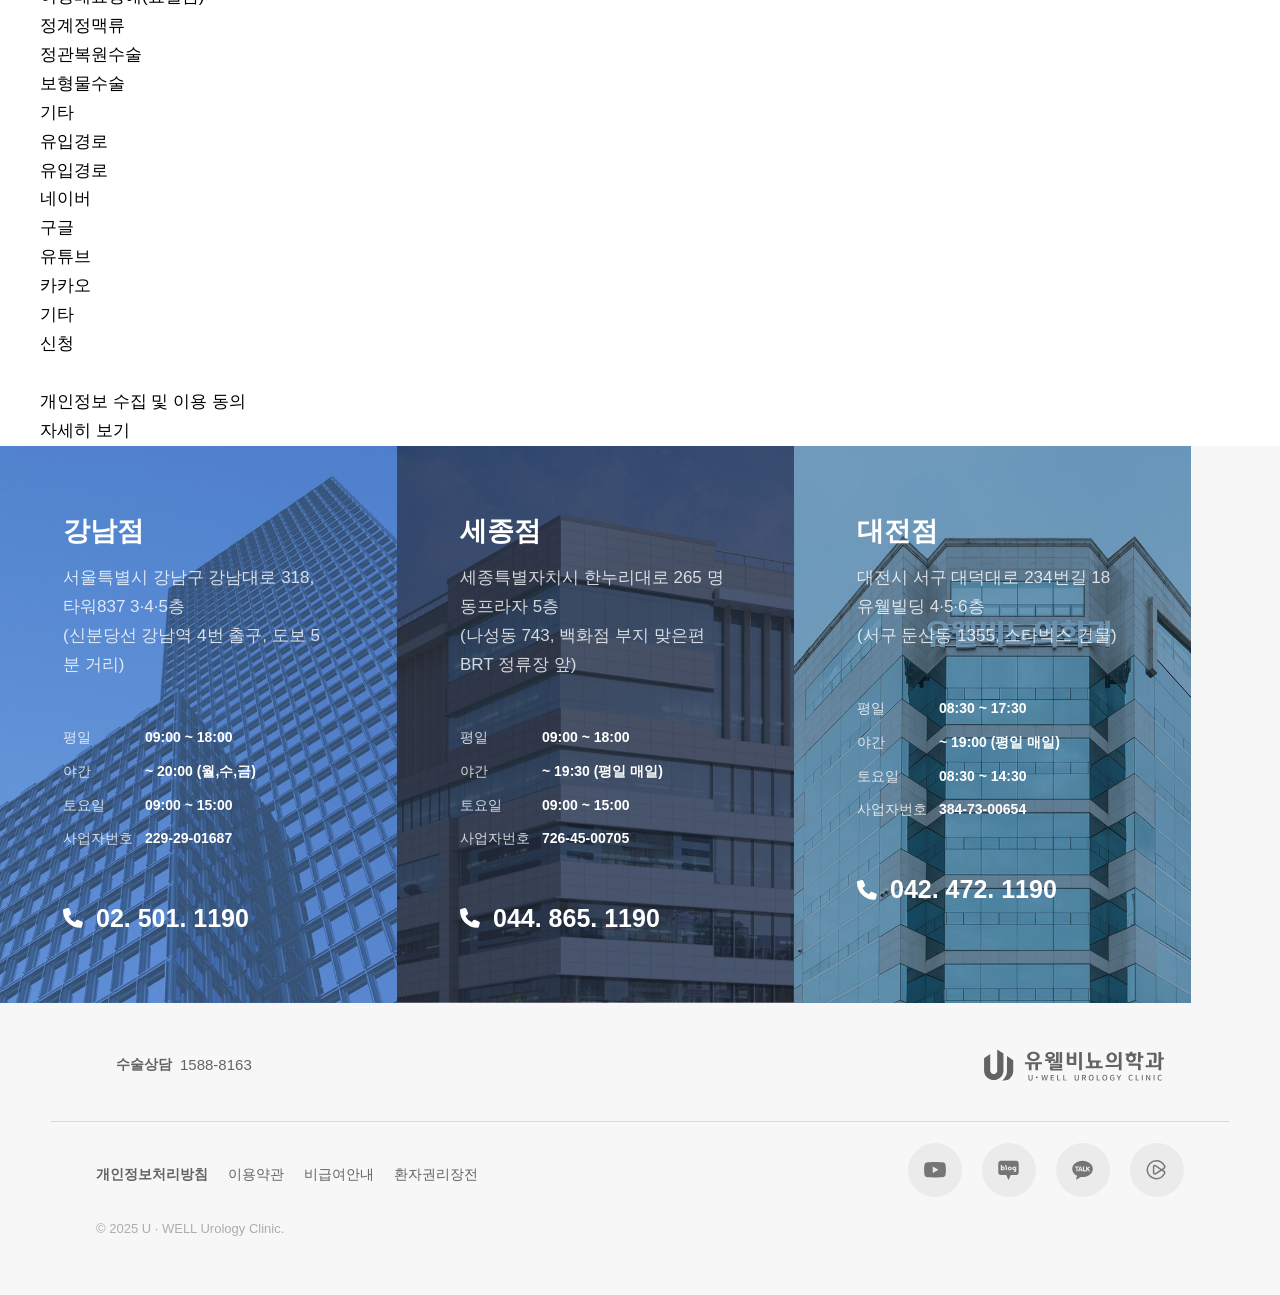
==== commit 2b1f04fa: "카카오 지도 라이브러리 코드 다시 한번 확인 후 수정" ====
--- a/stotenotice.html
+++ b/stotenotice.html
@@ -35,11 +35,11 @@
       referrerpolicy="no-referrer"
     ></script>
     
-        <!-- 1. 카카오 지도 -> Javascript API를 이용하기 위한 코드 -> 이 코드를 쓰기 직전에 왼쪽 메뉴에 있는 카카오맵에 들어가 사용 여부에 on을 설정해야한다. -->
-        <script type="text/javascript" src="//dapi.kakao.com/v2/maps/sdk.js?appkey=02a30294ac66235c4cfb5c94aa6fef25"></script>
-    
-    <!-- 2. 지도 기능을 사용하기 위한 javascript API(카카오) 라이브러리. - service 라이브러리는 꼭 들어가야한다. -->
-    <script type="text/javascript" src="//dapi.kakao.com/v2/maps/sdk.js?appkey=APIKEY&libraries=services"></script> 
+    <!-- 1. 지도 기능을 사용하기 위한 javascript API(카카오) 라이브러리. - service 라이브러리는 꼭 들어가야한다. -->
+    <!-- 그리고 내가 계속 잘못하고 있었던 라이브러리 사용법은 라이브러리 (SDK)를 두번 부르고 있었고, SDK는 한 번에 불러야하기 때문에 -->
+    <!-- Javascript 키와 libraries=services 이 두개를 같이 연동해서 하나로 사용해야 한다.-->
+    <!-- 그래서 지금껏 중복 로드가 되어서 kakao.maps 객체가 재정의되어 충돌 발생. -->
+    <script type="text/javascript" src="//dapi.kakao.com/v2/maps/sdk.js?appkey=02a30294ac66235c4cfb5c94aa6fef25&libraries=services"></script> 
 
     <script src="./js/common.js"></script>
     <script src="./js/library.js"></script>
@@ -1193,7 +1193,7 @@
             <div class="road-map">
               <p class="sect-tit">오시는 길</p>
 
-              <div class="map">
+             
                 <div class="uwell-map">
                   <!-- 근데 본 페이지와는 다르게 카카오맵에서 제공하는 HTML코드를 복사해서 가져왔지만 다른 곳이 있는데, 그 곳은 지도의 종류를 고를 수 있는(지도/스카이뷰) 버튼이 없다. -->
                   <!-- 즉, 내가 사용한 카카오 지도 퍼가기(roughmap) 방식에서는 지도/스카이 뷰 버튼을 포함한 모든 기본 UI를 제공하지 않는다고 한다. -->
@@ -1204,24 +1204,66 @@
 
                   <!-- 1) 지도 담을 영역을 만들어야 한다. -> 이 아래에 코드처럼 정해진 코드가 있는데. div id = map처럼 사용해야한다. -->
                   <!-- 그리고 맵에 스타일을 정해주면 된다.  -->
-                  <div id="map"></div>
-
+                  <div class ="map-wrap">
+                  <style></style>
+                  <div class="map-cont">
+                    <!-- 카카오 지도가 들어갈 영역 -->
+                    <div id="map"></div>
+
+                    <!-- 커스텀한 버튼들 -->
+                    <!-- 지도 타입 버튼 (일반/스카이뷰) -->
+                    <div class="custom_typecontrol">
+                      <span id="btnRoadmap" onclick="">지도</span>
+                      <span id="btnSkyview" onclick="">스카이뷰</span>
+                    </div>
+
+                    <!-- 지도 확대/축소 컨트롤 버튼 -->
+                    <div class="custom_zoomcontrol">
+                      <span onclick="">
+                        <!-- 아이콘(SVG로 들어가는데, 이미지로 설정하기) -->
+
+                      </span>
+
+                      <span onclick="">
+                        <!-- 아이콘(SVG로 들어가는데, 이미지로 설정하기) -->
+
+                      </span>
+
+                    </div>
+                    
+                    <!-- 다시 정상으로 돌아가는 버튼 -->
+                    <div class="custom_refreshcontrol">
+                      <span onclick="">
+                         <!-- 아이콘(SVG로 들어가는데, 이미지로 설정하기) -->
+                          
+                      </span>
+                    </div>
+
+                    <!-- 주소로 지정된 곳을 카카오지도 링크로 열리(새 창) -->
+                    <div class="custom_linkcontrol">
+                      <span onclick="">
+                         <!-- 아이콘(SVG로 들어가는데, 이미지로 설정하기) -->
+
+                      </span>
+                    </div>
+                  </div>
+                  <!-- 이제 카카오지도 API를 설정했다면 커스텀한 HTML요소를 작성하고 속성을 넣는다.-->
                   <!-- HTML내에 사용해도 되고, 따로 js파일을 만들어 사용해도 무방하다. 그럼에도 인라인 스크립트로 작성한 것은 필요해서가 아니라 편해서 아니면 제공하는 기본 코드가 그렇게 되어 있어서 그럴 경우가 있다. -->
                   <!-- 2) 이제 맵을 활용하려면 Javascript API를 이용해 코드를 짜서 커스텀마이징을 해줘야한다. -->
-                   <!-- 이 아래 코드는 본적으로 제공하는 코드 - 지도를 띄우는 코드이다. -->
+                  <!-- 이 아래 코드는 본적으로 제공하는 코드 - 지도를 띄우는 코드이다. -->
                    <!-- var container = document.getElementById('map'); //지도를 담을 영역의 DOM 레퍼런스
                    var options = { //지도를 생성할 때 필요한 기본 옵션
                    	center: new kakao.maps.LatLng(33.450701, 126.570667), //지도의 중심좌표.
                    	level: 3 //지도의 레벨(확대, 축소 정도)
-                   };
+                  };
                    var map = new kakao.maps.Map(container, options); //지도 생성 및 객체 리턴      -->          
-                   
-                   
-                   <!-- 3) 그래서 이 지도를 띄우기 위해서는 라이브러리가 필요한데, service 라이브러리만 사용해도 충분히 작동 가능하다. -> 다른 라이브러리는 필요한 기능이 있을 떄 더 사용한다. -->
-                   <!-- 그리고 service 라이브러리는 꼭 필요한 기능이다. -->
-                   <!-- <script type="text/javascript" src="//dapi.kakao.com/v2/maps/sdk.js?appkey=APIKEY&libraries=services"></script> -->
-
-                   <!-- 그러면 이제 커스텀 마이징한 코드를 사용. -->
+                  
+                  
+                  <!-- 3) 그래서 이 지도를 띄우기 위해서는 라이브러리가 필요한데, service 라이브러리만 사용해도 충분히 작동 가능하다. -> 다른 라이브러리는 필요한 기능이 있을 떄 더 사용한다. -->
+                  <!-- 그리고 service 라이브러리는 꼭 필요한 기능이다. -->
+                  <!-- <script type="text/javascript" src="//dapi.kakao.com/v2/maps/sdk.js?appkey=APIKEY&libraries=services"></script> -->
+
+                  <!-- 그러면 이제 커스텀 마이징한 코드를 사용. -->
                   <script>
                     var mapContainer = document.getElementById('map') // 지도를 표시할 div(요소)
                     var mapOption = {
@@ -1243,6 +1285,9 @@
 
                     // (function(){}) -> 이 문법은 즉시 실행 함수인데, 함수로 정의하고 바로 실행하는 자바스크립트 패턴이다. - 주요 기능은 전역 스코프를 오염시키지 않고 변수 범위를 격리하는 것, 이를 통해 전역 변수 충돌을 방지.
                     // 전체를 감싸는 즉시 실행 함수(IIFE)
+                    
+                    // gih으로 설정한 페이지를 도메인 주소로 정하고 했더니 카카오 지도의 SDK는 불러왔지만 다른 문제가 발생했다.
+                    // kakao.maps.services.Geocoder가 undefined가 된 문제가 생김.
                     (function(){
                       // 이 안에서 쓰이는 변수/함수들은 지역화해서 전역 오염을 막는다.
                       // 마지막에 필요한 함수들만 window.함수명 = 함수; 로 밖으로 내보내줌.
@@ -1485,8 +1530,11 @@
                   }) ();
                   // 마지막에 (); 은 즉시 실행 함수(IIFE)를 바로 실행시키기 위한 문법이다. 바로 뒤에 ();가 붙으면 함수를 즉시 실행하라는 이야기다.
                   // 실행된 후에는 내부 변수들은 모두 외부에서 접근할 수 없음
-                  // 딱 한번만 실행되는 "초기화" 코드에 매우 적합. 
+                  // 딱 한번만 실행되는 "초기화" 코드에 매우 적합.  
                   </script>
+                  </div>
+
+                
                   
                   <!-- 이 아래 코드가 기본적인 퍼가기 기능인 방식인 코드 -->
                   <!-- 카카오맵 지도를 퍼가는 법은 카카오맵에 들어가 그 주소에 HTML을 퍼가면 되는데 크기 조절이 가능하다.  -->
@@ -1509,7 +1557,8 @@
                     </div>
                   </div>
                 </div>
-              </div>
+            
+
               <div class="map-addr">
                 <p>
                  서울특별시 강남구 강남대로 318, 타워837 3·4·5층<br />
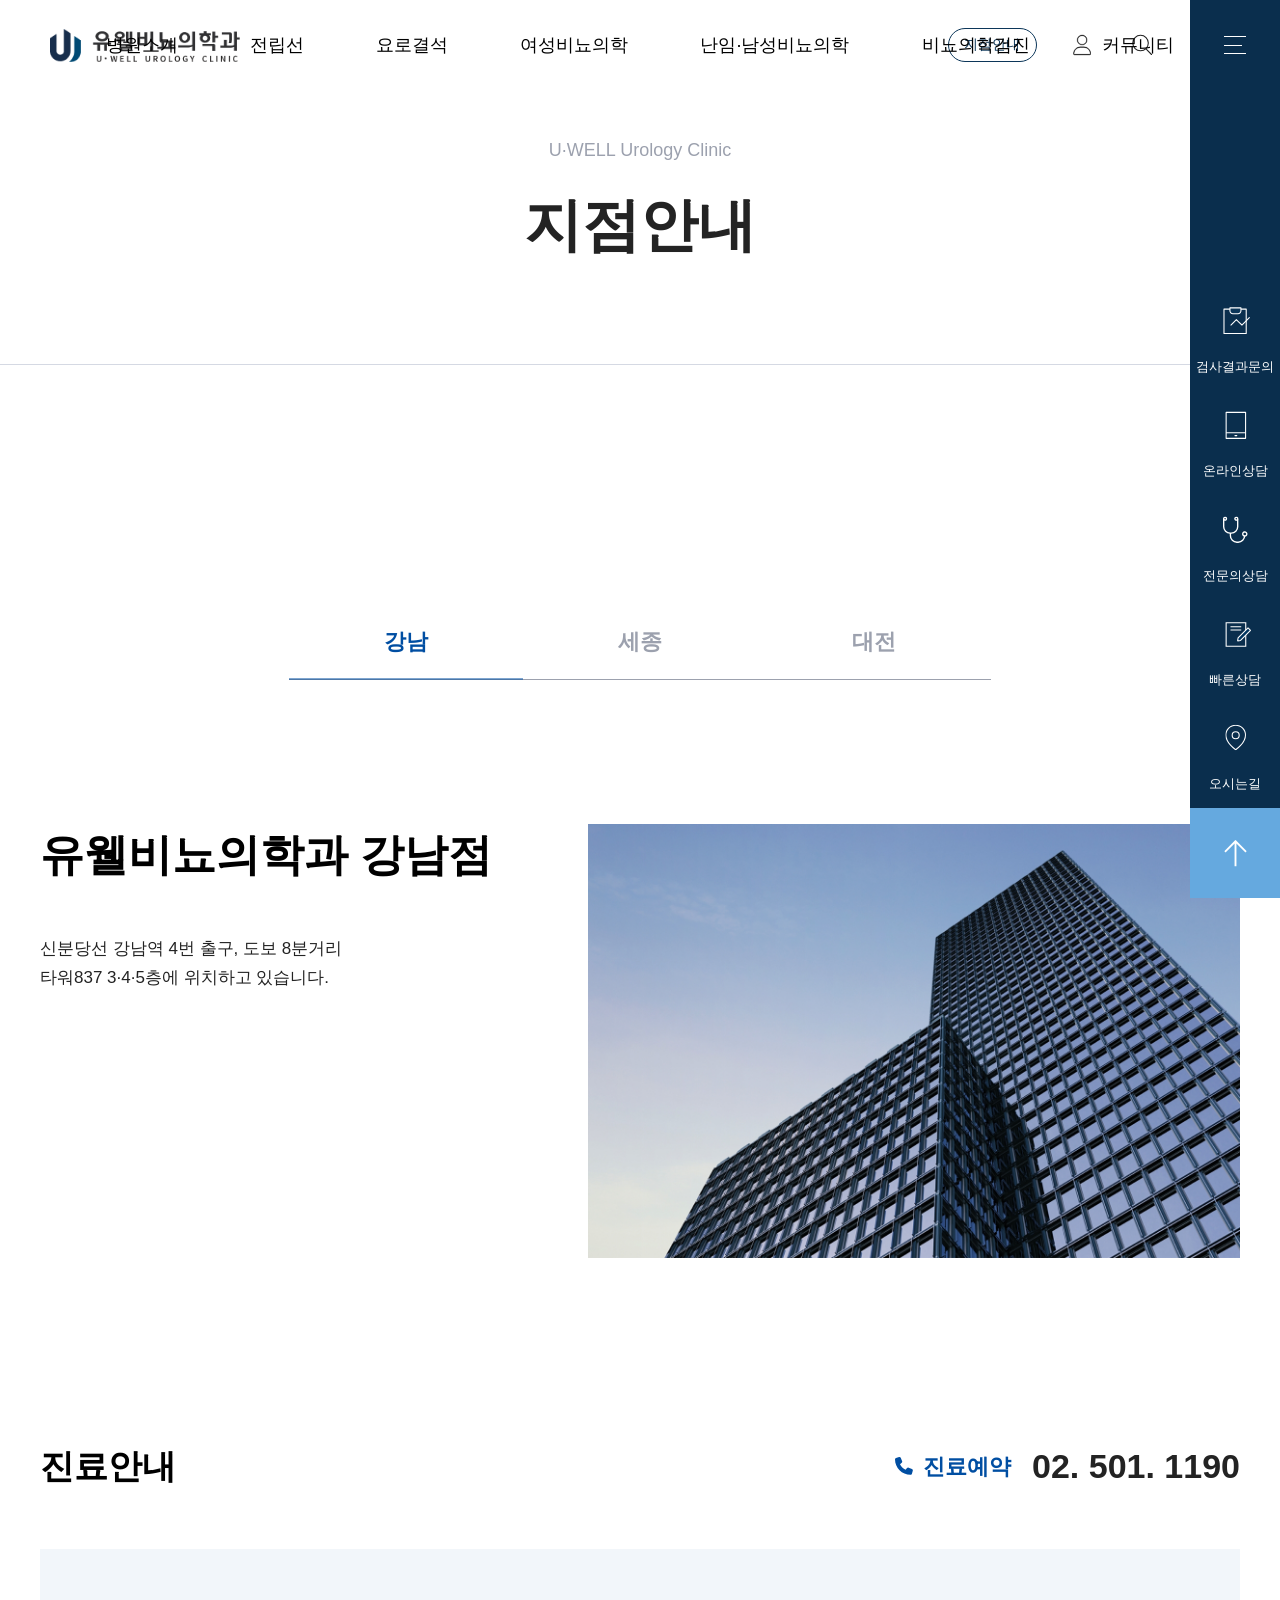
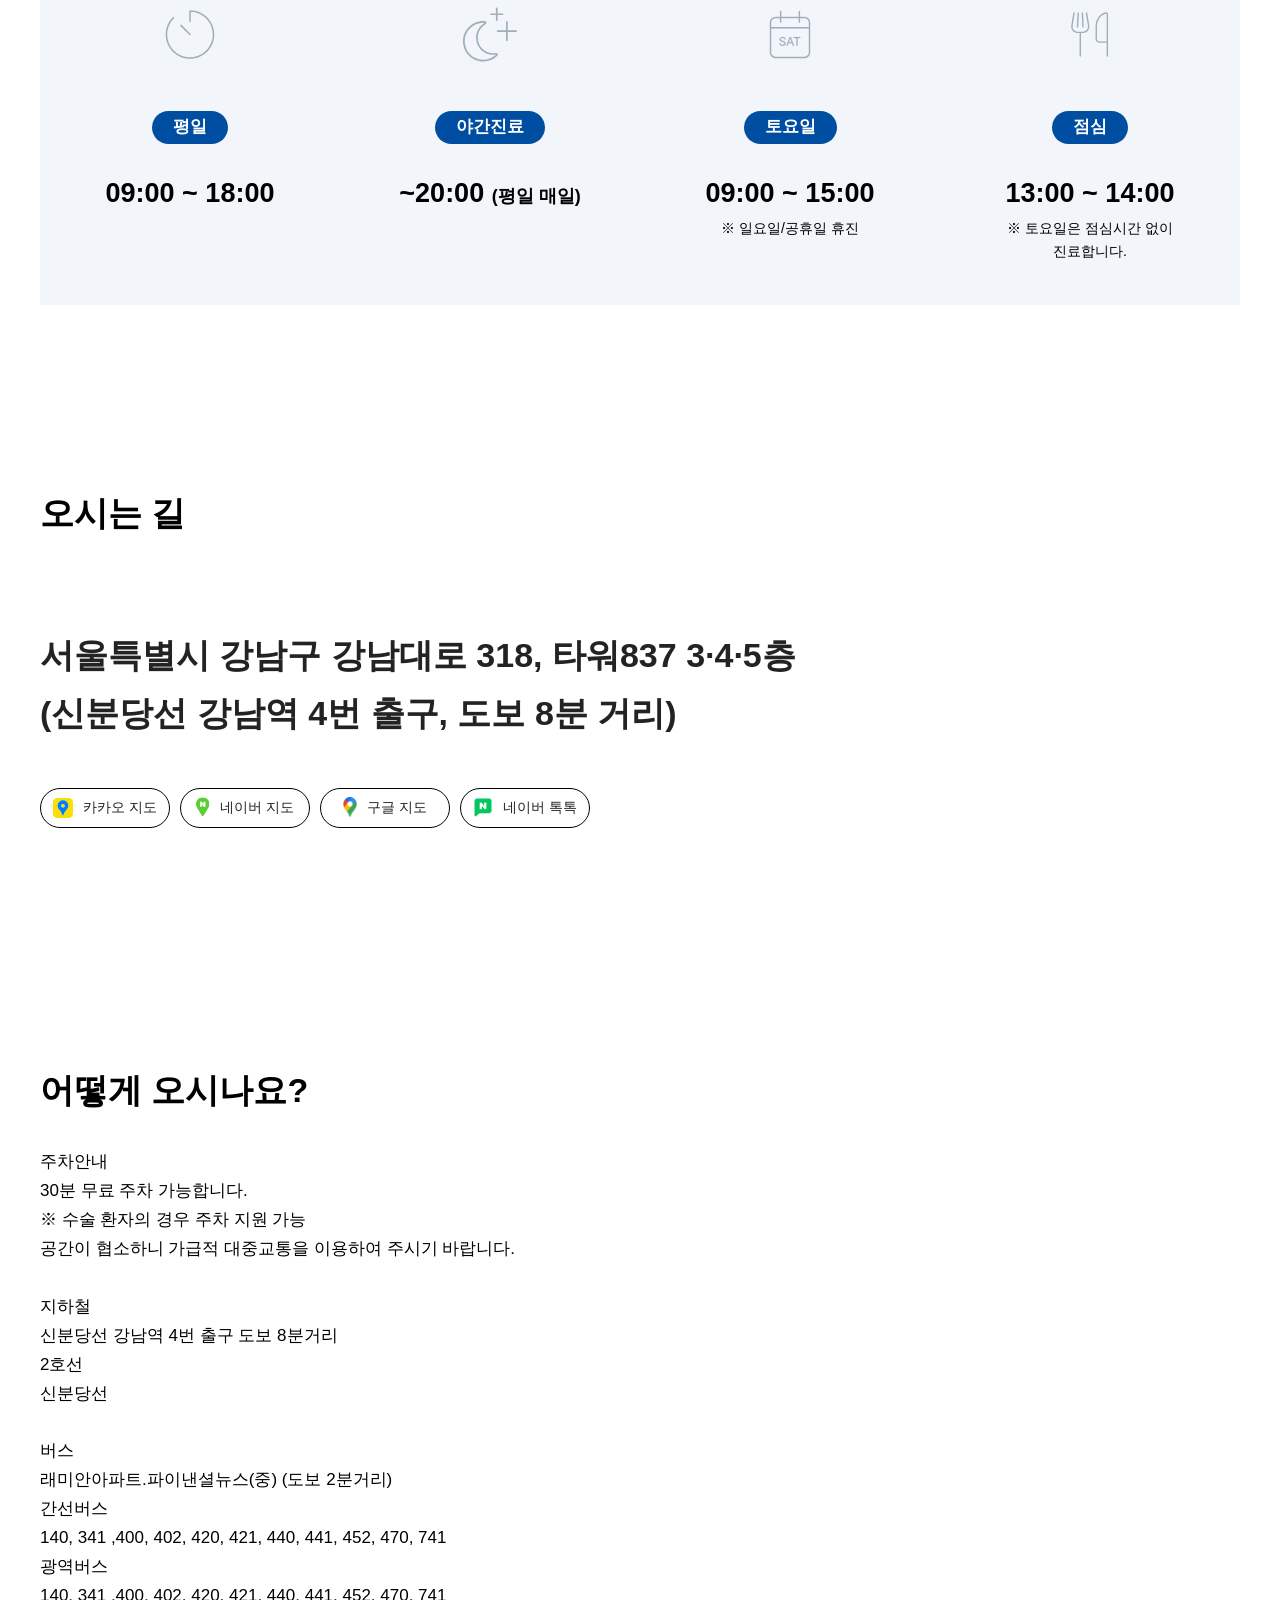
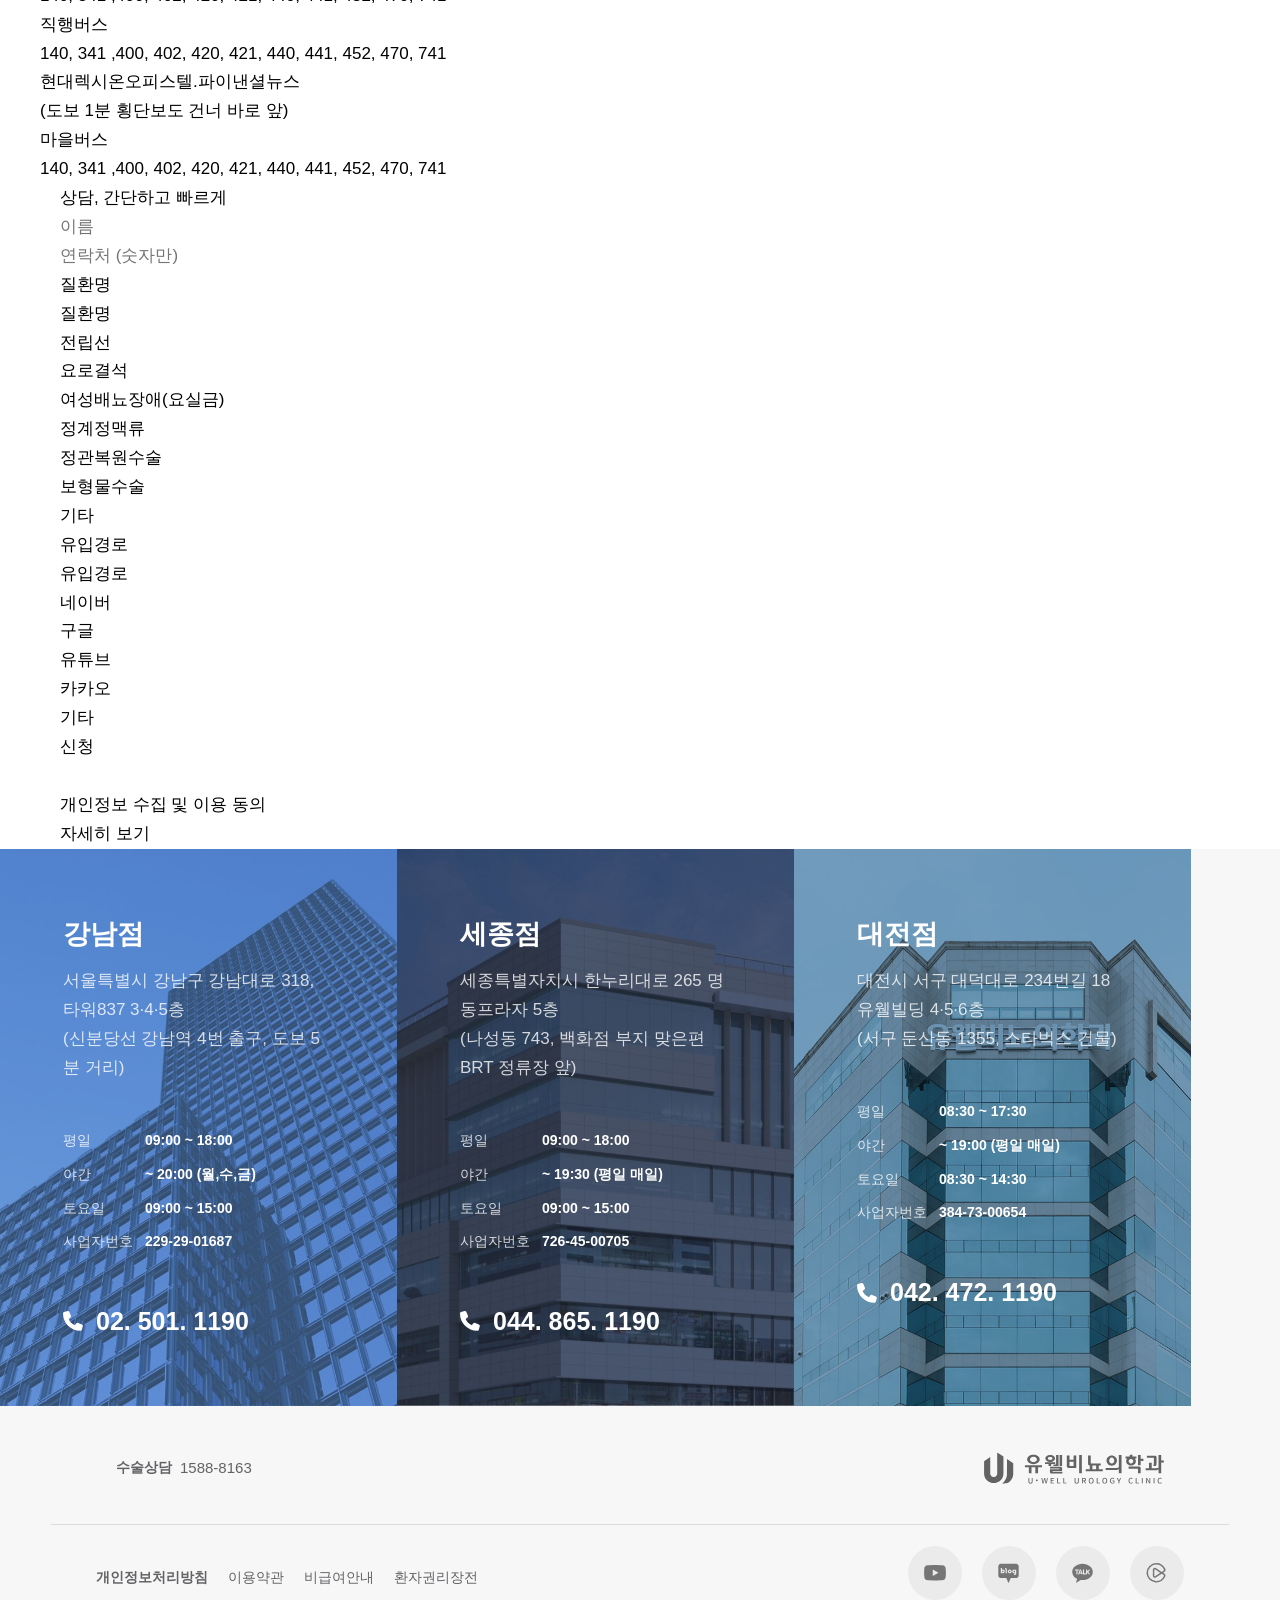
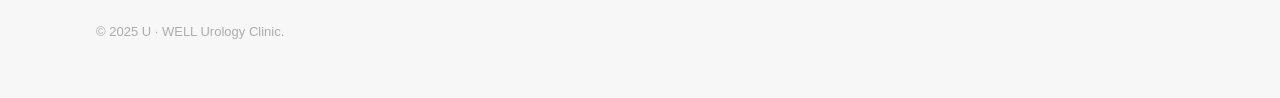
==== commit 258ac20e: "카카오 지도 커스텀 버튼 인라인 스타일 추가 , 그 다음 CSS 진행" ====
--- a/stotenotice.html
+++ b/stotenotice.html
@@ -34,12 +34,15 @@
       crossorigin="anonymous"
       referrerpolicy="no-referrer"
     ></script>
-    
+
     <!-- 1. 지도 기능을 사용하기 위한 javascript API(카카오) 라이브러리. - service 라이브러리는 꼭 들어가야한다. -->
     <!-- 그리고 내가 계속 잘못하고 있었던 라이브러리 사용법은 라이브러리 (SDK)를 두번 부르고 있었고, SDK는 한 번에 불러야하기 때문에 -->
     <!-- Javascript 키와 libraries=services 이 두개를 같이 연동해서 하나로 사용해야 한다.-->
     <!-- 그래서 지금껏 중복 로드가 되어서 kakao.maps 객체가 재정의되어 충돌 발생. -->
-    <script type="text/javascript" src="//dapi.kakao.com/v2/maps/sdk.js?appkey=02a30294ac66235c4cfb5c94aa6fef25&libraries=services"></script> 
+    <script
+      type="text/javascript"
+      src="//dapi.kakao.com/v2/maps/sdk.js?appkey=02a30294ac66235c4cfb5c94aa6fef25&libraries=services"
+    ></script>
 
     <script src="./js/common.js"></script>
     <script src="./js/library.js"></script>
@@ -1193,19 +1196,171 @@
             <div class="road-map">
               <p class="sect-tit">오시는 길</p>
 
-             
-                <div class="uwell-map">
-                  <!-- 근데 본 페이지와는 다르게 카카오맵에서 제공하는 HTML코드를 복사해서 가져왔지만 다른 곳이 있는데, 그 곳은 지도의 종류를 고를 수 있는(지도/스카이뷰) 버튼이 없다. -->
-                  <!-- 즉, 내가 사용한 카카오 지도 퍼가기(roughmap) 방식에서는 지도/스카이 뷰 버튼을 포함한 모든 기본 UI를 제공하지 않는다고 한다. -->
-                  <!-- 그래서 본 페이지처럼 똑같이 사용하고 싶다면 퍼가기 코드가 아니라 "카카오 지도 Javascript API"를 직접 사용해야한다. -->
-                  <!-- 퍼가기 기능은 왜 제공하지 않냐면 - 단순히 고정된 형태의 지도 미리보기만 제공하는 간단한 버전이다. 즉, 제한 기능이 많은 iframe 기반 지도라고 생각하면 된다. -->
-                  <!-- 그래서 Javascript API를 사용하기 위해서 카카오 디벨로퍼스 https://developers.kakao.com에 접속하여 사용방법 알아야 한다. -->
-                  <!-- <script type="text/javascript" src="//dapi.kakao.com/v2/maps/sdk.js?appkey=발급받은 APP KEY를 넣으시면 됩니다."></script> 이 코드를 가져와 키를 복사해서 넣어주고 on설정 후 정해져있는 코드를 사용해주면 된다.  -->
-
-                  <!-- 1) 지도 담을 영역을 만들어야 한다. -> 이 아래에 코드처럼 정해진 코드가 있는데. div id = map처럼 사용해야한다. -->
-                  <!-- 그리고 맵에 스타일을 정해주면 된다.  -->
-                  <div class ="map-wrap">
-                  <style></style>
+              <div class="uwell-map">
+                <!-- 근데 본 페이지와는 다르게 카카오맵에서 제공하는 HTML코드를 복사해서 가져왔지만 다른 곳이 있는데, 그 곳은 지도의 종류를 고를 수 있는(지도/스카이뷰) 버튼이 없다. -->
+                <!-- 즉, 내가 사용한 카카오 지도 퍼가기(roughmap) 방식에서는 지도/스카이 뷰 버튼을 포함한 모든 기본 UI를 제공하지 않는다고 한다. -->
+                <!-- 그래서 본 페이지처럼 똑같이 사용하고 싶다면 퍼가기 코드가 아니라 "카카오 지도 Javascript API"를 직접 사용해야한다. -->
+                <!-- 퍼가기 기능은 왜 제공하지 않냐면 - 단순히 고정된 형태의 지도 미리보기만 제공하는 간단한 버전이다. 즉, 제한 기능이 많은 iframe 기반 지도라고 생각하면 된다. -->
+                <!-- 그래서 Javascript API를 사용하기 위해서 카카오 디벨로퍼스 https://developers.kakao.com에 접속하여 사용방법 알아야 한다. -->
+                <!-- <script type="text/javascript" src="//dapi.kakao.com/v2/maps/sdk.js?appkey=발급받은 APP KEY를 넣으시면 됩니다."></script> 이 코드를 가져와 키를 복사해서 넣어주고 on설정 후 정해져있는 코드를 사용해주면 된다.  -->
+
+                <!-- 1) 지도 담을 영역을 만들어야 한다. -> 이 아래에 코드처럼 정해진 코드가 있는데. div id = map처럼 사용해야한다. -->
+                <!-- 그리고 맵에 스타일을 정해주면 된다.  -->
+                <div class="map-wrap">
+                  <!-- 근데 왜 CSS까지 인라인 스타일로 해서 사용했을까? -->
+                  <!-- 카카오 지도 API를 사용한다고 해서 인라인 스크립트와 인라인 스타일로 해야하는 건 아니다.-->
+                  <!-- 1. 레거시(구버전) 웹 환경과의 호환성을 유지하기 위해서 -->
+                  <!-- 2. API를 "바로 실행 가능한 형태"로 동작시키기 위해서 - script 하나만 넣으면 바로 지도를 띄울 수 있도록 인라인 실행 방식을 유지 -->
+                  <!-- 3. API 내부에서 동적으로 스타일(CSS)을 삽입해야 해서 - 카카오 지도는 UI요소를 자동으로 DOM에 추가함. -->
+                  <style>
+                    .map-cont {
+                      position: relative;
+                      overflow: hidden;
+                      width: 100%;
+                    }
+
+                    .radius_border {
+                      box-shadow: 0 0 0 1px #919191;
+                      border-radius: 5px;
+                    }
+
+                    /* 커스텀한 버튼들 스타일 */
+                    .custom_typecontrol {
+                      position: absolute;
+                      top: 10px;
+                      right: 10px;
+                      overflow: hidden;
+                      width: auto;
+                      max-width: 140px;
+                      height: 30px;
+                      margin: 0;
+                      padding: 0;
+                      z-index: 1;
+                      font-size: 12px;
+                    }
+
+                    .custom_typecontrol span {
+                      display: block;
+                      width: 64px;
+                      height: 30px;
+                      float: left;
+                      text-align: center;
+                      line-height: 30px;
+                      cursor: pointer;
+                    }
+
+                    /* js로 className */
+                    .custom_typecontrol .sky_btn {
+                      background: #fff;
+                      background: linear-gradient(#fff, #e6e6e6);
+                    }
+
+                    .custom_typecontrol .sky_btn:hover {
+                      background: #f5f5f5;
+                      background: linear-gradient(#f5f5f5, #e3e3e3);
+                    }
+
+                    .custom_typecontrol .sky_btn:active {
+                      background: #e6e6e6;
+                      background: linear-gradient(#e6e6e6, #fff);
+                    }
+
+                    /* 선택된 버튼 스타일 */
+                    .custom_typecontrol .selected_btn {
+                      color: #fff;
+                      background: #425470;
+                      background: linear-gradient(#425470, #5b6d8a);
+                    }
+
+                    .custom_typecontrol .selected_btn:hover {
+                      color: #fff;
+                    }
+
+                    .custom_zoomcontrol {
+                      position: absolute;
+                      top: 50px;
+                      right: 10px;
+                      width: 35px;
+                      height: 80px;
+                      overflow: hidden;
+                      z-index: 1;
+                      background-color: #f5f5f5;
+                    }
+
+                    .custom_zoomcontrol span {
+                      display: block;
+                      height: 40px;
+                      text-align: center;
+                      cursor: pointer;
+                      display: flex;
+                      align-items: center;
+                      justify-content: center;
+                    }
+
+                    .custom_zoomcontrol span img {
+                      width: 20px;
+                      height: 20px;
+                      border: none;
+                    }
+
+                    .custom_zoomcontrol span:first-child {
+                      border-bottom: 1px solid #bfbfbf;
+                    }
+
+                    .custom_refreshcontrol {
+                      position: absolute;
+                      top: 140px;
+                      right: 10px;
+                      width: 35px;
+                      height: 35px;
+                      overflow: hidden;
+                      z-index: 1;
+                      background-color: #f5f5f5;
+                    }
+
+                    .custom_refreshcontrol span {
+                      display: block;
+                      height: 35px;
+                      text-align: center;
+                      cursor: pointer;
+                      display: flex;
+                      align-items: center;
+                      justify-content: center;
+                    }
+
+                    .custom_refreshcontrol span img {
+                      width: 18px;
+                      height: 18px;
+                      border: none;
+                    }
+
+                    .custom_linkcontrol {
+                      position: absolute;
+                      top: 182px;
+                      right: 10px;
+                      width: 35px;
+                      height: 35px;
+                      overflow: hidden;
+                      z-index: 1;
+                      background-color: #f5f5f5;
+                    }
+
+                    .custom_linkcontrol span {
+                      display: block;
+                      height: 35px;
+                      text-align: center;
+                      cursor: pointer;
+                      display: flex;
+                      align-items: center;
+                      justify-content: center;
+                    }
+
+                    .custom_linkcontrol span img {
+                      width: 18px;
+                      height: 18px;
+                      border: none;
+                    }
+                  </style>
                   <div class="map-cont">
                     <!-- 카카오 지도가 들어갈 영역 -->
                     <div id="map"></div>
@@ -1221,29 +1376,28 @@
                     <div class="custom_zoomcontrol">
                       <span onclick="">
                         <!-- 아이콘(SVG로 들어가는데, 이미지로 설정하기) -->
-
+                        <img src="" alt="" />
                       </span>
 
                       <span onclick="">
                         <!-- 아이콘(SVG로 들어가는데, 이미지로 설정하기) -->
-
+                        <img src="" alt="" />
                       </span>
-
                     </div>
-                    
+
                     <!-- 다시 정상으로 돌아가는 버튼 -->
                     <div class="custom_refreshcontrol">
                       <span onclick="">
-                         <!-- 아이콘(SVG로 들어가는데, 이미지로 설정하기) -->
-                          
+                        <!-- 아이콘(SVG로 들어가는데, 이미지로 설정하기) -->
+                        <img src="" alt="" />
                       </span>
                     </div>
 
                     <!-- 주소로 지정된 곳을 카카오지도 링크로 열리(새 창) -->
                     <div class="custom_linkcontrol">
                       <span onclick="">
-                         <!-- 아이콘(SVG로 들어가는데, 이미지로 설정하기) -->
-
+                        <!-- 아이콘(SVG로 들어가는데, 이미지로 설정하기) -->
+                        <img src="" alt="" />
                       </span>
                     </div>
                   </div>
@@ -1251,302 +1405,353 @@
                   <!-- HTML내에 사용해도 되고, 따로 js파일을 만들어 사용해도 무방하다. 그럼에도 인라인 스크립트로 작성한 것은 필요해서가 아니라 편해서 아니면 제공하는 기본 코드가 그렇게 되어 있어서 그럴 경우가 있다. -->
                   <!-- 2) 이제 맵을 활용하려면 Javascript API를 이용해 코드를 짜서 커스텀마이징을 해줘야한다. -->
                   <!-- 이 아래 코드는 본적으로 제공하는 코드 - 지도를 띄우는 코드이다. -->
-                   <!-- var container = document.getElementById('map'); //지도를 담을 영역의 DOM 레퍼런스
+                  <!-- var container = document.getElementById('map'); //지도를 담을 영역의 DOM 레퍼런스
                    var options = { //지도를 생성할 때 필요한 기본 옵션
                    	center: new kakao.maps.LatLng(33.450701, 126.570667), //지도의 중심좌표.
                    	level: 3 //지도의 레벨(확대, 축소 정도)
                   };
-                   var map = new kakao.maps.Map(container, options); //지도 생성 및 객체 리턴      -->          
-                  
-                  
+                   var map = new kakao.maps.Map(container, options); //지도 생성 및 객체 리턴      -->
+
                   <!-- 3) 그래서 이 지도를 띄우기 위해서는 라이브러리가 필요한데, service 라이브러리만 사용해도 충분히 작동 가능하다. -> 다른 라이브러리는 필요한 기능이 있을 떄 더 사용한다. -->
                   <!-- 그리고 service 라이브러리는 꼭 필요한 기능이다. -->
                   <!-- <script type="text/javascript" src="//dapi.kakao.com/v2/maps/sdk.js?appkey=APIKEY&libraries=services"></script> -->
 
                   <!-- 그러면 이제 커스텀 마이징한 코드를 사용. -->
                   <script>
-                    var mapContainer = document.getElementById('map') // 지도를 표시할 div(요소)
+                    var mapContainer = document.getElementById("map"); // 지도를 표시할 div(요소)
                     var mapOption = {
                       // 여기서 궁금한 게 있다면 LatLng(위도, 경도) 이 값은 어디서 구하는걸까?
                       // 지오코딩을 통해 변환할 수 있고, 지오코딩 해주는 사이트에 들어가 주소에서 위경도로 변한 가능하다
-                      center : new kakao.maps.LatLng(491890, 1043791), // 지도의 중심좌표
+                      center: new kakao.maps.LatLng(491890, 1043791), // 지도의 중심좌표
 
                       // 지도의 확대 레벨은 0~14까지 존재하는데, 숫자가 적을수록 확대 , 클수록 축소
                       // 레벨별 차이 :  0~2 - 건물 내부까지 보임 / 3~4 - 오시는 길에서 가장 많이 쓰는 레벨, 주변 건물 보기 최적화 / 5~6 - 동 면 단위로 보임/ 7~9 - 구 단위(강남 전체) / 10~14 - 시 단위(전국 위치 파악용)
-                      level : 3 // 지도의 확대 레벨
-                    }
+                      level: 3, // 지도의 확대 레벨
+                    };
 
                     // 지도를 생성
                     var map = new kakao.maps.Map(mapContainer, mapOption); // 실제로 지도를 생성하는 코드
-                    
+
                     // 주소-좌표 변환 객체를 생성
                     var geocoder = new kakao.maps.services.Geocoder(); // 주소 -> 좌표로 바꿔주는 객체(지오코더)
                     // 참고 -  center안에 있는 좌표들은 실제 위도/경도는 아니고, 그냥 임시로 넣어둔 좌표이다. 실제로는 아래에 나오는 코드에서 변경할 것이다.
 
                     // (function(){}) -> 이 문법은 즉시 실행 함수인데, 함수로 정의하고 바로 실행하는 자바스크립트 패턴이다. - 주요 기능은 전역 스코프를 오염시키지 않고 변수 범위를 격리하는 것, 이를 통해 전역 변수 충돌을 방지.
                     // 전체를 감싸는 즉시 실행 함수(IIFE)
-                    
+
                     // gih으로 설정한 페이지를 도메인 주소로 정하고 했더니 카카오 지도의 SDK는 불러왔지만 다른 문제가 발생했다.
                     // kakao.maps.services.Geocoder가 undefined가 된 문제가 생김.
-                    (function(){
+                    (function () {
                       // 이 안에서 쓰이는 변수/함수들은 지역화해서 전역 오염을 막는다.
                       // 마지막에 필요한 함수들만 window.함수명 = 함수; 로 밖으로 내보내줌.
-                      
+
                       // 반응형(Pc/모바일) 마커 세팅용 상수들
                       const mapSize = 768; // 기준 (브레이크 포인트)
-                      
+
                       // PC일 때 마커 너비/높이
                       const bigIconWidth = 240;
                       const bigIconPos = 100;
-                      
+
                       // 모바일일 때 마커 너비/높이
                       const smallIconWidth = 130;
-                      const smallIconPos  = 100;   
+                      const smallIconPos = 100;
 
                       let coords; // 병원 위치(좌표)를 지정해 둘 변수
-                      let marker; // 지도 위에 올 마커 객체 
+                      let marker; // 지도 위에 올 마커 객체
                       // 이 주소는 개인 연습용으로는 가능하지만 실제 배포용 (포트폴리오, 상업용)에서는 절대 사용 X -> 그렇다면 무료로 제공하는 SVG를 사용
                       // 카카오 지도 web 플랫폼 도메인 등록은 사용 가능하다. 주소를
 
                       // 이렇게 외부 도메인에 이미지를 가져오는 방식은 포트폴리오 / 제출용으로는 사용하지 않는 것이 좋고,
                       // 프로젝트 내부에 직집 이미지 파일을 넣어서 사용하는 방법이 좋다. img파일을 만들어 그 안에 이미지를 넣어 그 해당 파일 경로를 상대경로로 불러오기
-                      var imageSrc = './img/map_mark.svg'; // 마커 이미지 주소 -> 나중에 주소 변경해야함. (변경완료)
-                
-                    
-                    // 주소를 좌표로 변환 -> 처음 마커 표시
-                    // geocoder.addressSearch("주소" , callback(콜백함수)) -> 주소 문자열로 API에 요청해서 좌표로 받아옴. / geocoder.addressSearch는 카카오지도 API 기능이다.
-                    // addressSearch()의 기능은 주소 -> 좌표(위도/경도)로 바꿔주는 기능을 한다. 즉 주소를 넣으면 좌표로 자동으로 반환됨.
-                    // function(result , status) 콜백함수는 검색 결과와 성공 여부를 반환하는 콜백 함수. 
-                    // result - 검색된 주소 데이터 / status - 성공 여부
-                    geocoder.addressSearch("서울특별시 강남구 강남대로 318" , function(result , status){
-                      // status === OK일 때만 성공처리 - 정상적으로 검색이 완료됐으면
-                      // 이 아래의 조건은 status는 성공여부이고, 성공을 했다면 kakao.maps.services.Status.OK이라는 값이 나오면 성공했다는 이야기다. -> 이 값이 뜨지 않는다면 성공처리가 안된것이다.
-                      if(status ===  kakao.maps.services.Status.OK){
-                        // 주소 검색 결과(result)에서 첫번째 좌표(result[0])을 꺼내서 그 위치값(위도/경도)을 kakao.maps.LatLng() 객체로 변환하여 coords변수에 저장하는 코드
-                        // 즉, coords에 저 위에 주소에서 좌표로 변환한 값이 result로 값이 들어가고, 다시 새롭게 주소 객체를 만들어 result[0].y 처럼 값을 넣어 주소로 변환하여 새로운 주소값은 반환하여 변수에 저장하는 것이다.
-                        // LatLng는 위도 경도를 설정하는 옵션같은 것이다.
-                        coords = new kakao.maps.LatLng(result[0].y , result[0].x);
-
-                        // 현재 innerWidth 기준으로 모바일이면 작은 마커, PC면 큰 마커를 선택해서 imageSize, imageOption 설정. -> 반응형을 고려한 코드 
-                        // let으로 imageSize, imageOption을 위에서 선언하는 이유 - 변수 선언을 하고 조건에 따라 값만 다르게 넣어서 공통 코드로 사용하기 위함이다.
-                        // 그러니까 imageSize, imageOption을 if/else안에서만 선언하면 블록 밖에서 사용이 안된다. 그래서 위에서 let으로 선언해서 공통으로 사용하기 위함이다.
-                        // 즉, 반응형 분기에서 값만 바꾸고, 만드는 로직은 한번만 쓰자 라는 구조다. 
+                      var imageSrc = "./img/map_mark.svg"; // 마커 이미지 주소 -> 나중에 주소 변경해야함. (변경완료)
+
+                      // 주소를 좌표로 변환 -> 처음 마커 표시
+                      // geocoder.addressSearch("주소" , callback(콜백함수)) -> 주소 문자열로 API에 요청해서 좌표로 받아옴. / geocoder.addressSearch는 카카오지도 API 기능이다.
+                      // addressSearch()의 기능은 주소 -> 좌표(위도/경도)로 바꿔주는 기능을 한다. 즉 주소를 넣으면 좌표로 자동으로 반환됨.
+                      // function(result , status) 콜백함수는 검색 결과와 성공 여부를 반환하는 콜백 함수.
+                      // result - 검색된 주소 데이터 / status - 성공 여부
+                      geocoder.addressSearch(
+                        "서울특별시 강남구 강남대로 318",
+                        function (result, status) {
+                          // status === OK일 때만 성공처리 - 정상적으로 검색이 완료됐으면
+                          // 이 아래의 조건은 status는 성공여부이고, 성공을 했다면 kakao.maps.services.Status.OK이라는 값이 나오면 성공했다는 이야기다. -> 이 값이 뜨지 않는다면 성공처리가 안된것이다.
+                          if (status === kakao.maps.services.Status.OK) {
+                            // 주소 검색 결과(result)에서 첫번째 좌표(result[0])을 꺼내서 그 위치값(위도/경도)을 kakao.maps.LatLng() 객체로 변환하여 coords변수에 저장하는 코드
+                            // 즉, coords에 저 위에 주소에서 좌표로 변환한 값이 result로 값이 들어가고, 다시 새롭게 주소 객체를 만들어 result[0].y 처럼 값을 넣어 주소로 변환하여 새로운 주소값은 반환하여 변수에 저장하는 것이다.
+                            // LatLng는 위도 경도를 설정하는 옵션같은 것이다.
+                            coords = new kakao.maps.LatLng(
+                              result[0].y,
+                              result[0].x
+                            );
+
+                            // 현재 innerWidth 기준으로 모바일이면 작은 마커, PC면 큰 마커를 선택해서 imageSize, imageOption 설정. -> 반응형을 고려한 코드
+                            // let으로 imageSize, imageOption을 위에서 선언하는 이유 - 변수 선언을 하고 조건에 따라 값만 다르게 넣어서 공통 코드로 사용하기 위함이다.
+                            // 그러니까 imageSize, imageOption을 if/else안에서만 선언하면 블록 밖에서 사용이 안된다. 그래서 위에서 let으로 선언해서 공통으로 사용하기 위함이다.
+                            // 즉, 반응형 분기에서 값만 바꾸고, 만드는 로직은 한번만 쓰자 라는 구조다.
+                            let imageSize, imageOption;
+
+                            // 마커 이미지 크기 -> kakao.maps.Size(가로,세로) / 좌표,픽셀 위치(점) -> kakao.maps.Point(x,y)
+                            if (window.innerWidth <= mapSize) {
+                              // mapSize : 768인데, 768보다 작을 때(모바일) 적용.
+                              // 마커 이미지의 실제 크기
+                              // 카카오 지도 마커에 사용할 이미지의 물리적인 크기를 정하는 코드
+                              // 이 값은 마커 이미지 파일 크기와 비슷하게 맞춰주는 게 일반적이다. 예를 들어 실제 SVG가 240*10이면, 여기도 240,100으로 넣어주는 식이다.
+                              imageSize = new kakao.maps.Size(
+                                smallIconWidth,
+                                smallIconPos
+                              ); // smallIconWidth : 마커 가로 길이 , smallIconPos : 마커 세로 길이
+
+                              // 마커의 "찍히는 기준점" 조절
+                              // offset - 카카오 지도에서 마커 좌표(위도,경도)는 "이미지의 어느 점에 맞출 건지"를 정해줘야 한다. 그래서 offset으로 이미지 내부에서 기준으로 쓸 점을 지정해줘야한다.
+                              // new kakao.maps.Point(x,y) - 이미지 안에서의 x,y 좌표을 의미한다.
+                              // 아래에 smallIconWidth/2 ,  smallIconPos/1.3 -> 이 조합은 이미지는 가로는 정중앙, 세로는 아래에서 약간 위쪽 을 마커가 실제로 땅에 박히는 기준점으로 사용하겠다는 뜻이다.
+
+                              // 근데 여기서 궁금한 점은 세로 길이의 1.3은 왜 1.3일까?
+                              // 우리가 마커에게 원하는 건 마커 이미지가 우리 원하는 좌표에 아래 끝(꼭지점)이 붙어야함. 그래야 실제 지도 위 특정 지점을 정확하게 가리키는 핀 처럼 보이기 때문이다.
+                              // 세로는 왜 height / 2로 안헀을까 -> 마커는 "정중앙 정중앙"으로 붙는 아이콘이 아니다. 마커의 구조를 생각해보면 생각하기 쉽다.(바늘 모양)
+                              // 그럼에도 1.3이라는 숫자를 사용했을까? -> 즉 이건 위치를 고려해서 실제 이미지를 보고 수치(숫자)를 조절한 것이다. 보통 마커는 0.9~1.3 범위에서 많이 사용한다.
+                              imageOption = {
+                                offset: new kakao.maps.Point(
+                                  smallIconWidth / 2,
+                                  smallIconPos / 1.3
+                                ),
+                              };
+                            } else {
+                              // PC일때
+                              // 위에 내용처럼 PC쪽도 같은 논리이고, 마커의 크기가 다르고, 항상 중앙 아래쪽 기준으로 좌표를 배치하려고 저렇게 계산하는 것이다.
+                              imageSize = new kakao.maps.Size(
+                                bigIconWidth,
+                                bigIconPos
+                              );
+                              imageOption = {
+                                offset: new kakao.maps.Point(
+                                  bigIconWidth / 2,
+                                  bigIconPos / 1.3
+                                ),
+                              };
+                            }
+
+                            // 이 아래도 마커 관련
+                            // 마커의 이미지정보를 가지고 있는 마커 이미지를 생성.
+                            var markerImage = new kakao.maps.MarkerImage(
+                              imageSrc,
+                              imageSize,
+                              imageOption
+                            );
+
+                            var markerPosition = coords; // 마커가 표시될 위치.
+
+                            // 마커 생성
+                            marker = new kakao.maps.Marker({
+                              position: markerPosition, // 마커 위치 설정
+                              image: markerImage, // 마커이미지 설정
+                            });
+
+                            marker.setMap(map); // 지도 위에 마커 올리기
+
+                            // 지도의 중심을 결과값으로 받은 위치로 이동시킵니다.
+                            map.setCenter(coords);
+
+                            windowSizeCheck(); // 한번 더 사이즈 체크해서 상태 맞추기
+                          }
+                        }
+                      );
+
+                      // 줌/드래그 제한 설정
+                      map.setZoomable(false); //setZoomable(false) : 마우스 휠로 줌하는 걸 막음.
+                      // map.setDraggable(false) -> 지도 드래그를 막는 코드(여기는 막지 않음.)
+
+                      // 지도 타입 바꾸는 함수.
+                      // 이 함수는 일반 / 스카이 뷰 버튼의 UI를 생성해주는 함수가 아니라 HTML내에 있는 버튼을 동작하게 만들고, 스타일만 바꿔주는 함수이다.
+                      function setMapType(maptype) {
+                        // 이 아래에 HTML요소 찾는 코드가 버튼이다. -> 동작과 스타일 변경하기 위해서는 이 둘의 요소가 있어야 한다.
+                        // 실행하기 위해서는 예를 들어 - button id = "btnRoadmap" onclick = "setMapType("roadmap")" class = "selected_btn" 이런 식으로 설정한다.
+                        // 그래서 카카오 지도 버튼 UI를 생성하는 것이 아닌 HTML에 직접 만든 버튼을 컨트롤해주는 구조이다.
+
+                        // 그리고 service 라이브러리랑 버튼 UI는 아무 상관이 없다. -> service 라이브러리를 사용한다고 해서 자동적으로 생기는 것이 아니라는 말이다.
+                        // 카카오 기본 지도 UI를 사용하려면 이 밑에 커스텀한 UI 함수 코드처럼 기본 지도를 설정하려고 한다면 그 안에 기본적이 js코드가 실행이 되어야 기본 UI를 제공한다.
+
+                        // 카카오 기본 UI 설정
+                        // var mapTypeControl =  new kakao.maps.MapTypeControl(); - 지도 타입 컨트롤 생성
+                        // map.addControl(mapTypeControl, kakao.maps.ControlPosition.TOPRIGHT(위치)); - 지도에 컨트롤 추가 (오른쪽 위)
+                        // 이건 HTMl내에 요소가 필요없고, 기본적으로 그려주는 컨트롤 map 위에 올리는 방식이다.
+
+                        var roadmapControl =
+                          document.getElementById("btnRoadmap");
+                        var skyviewControl =
+                          document.getElementById("btnSkyview");
+
+                        // 지금 이 아래에 코드는 지도를 커스텀한 함수이다.
+
+                        // 지도 맵 종류가 "일반지도" 이라면
+                        if (maptype === "roadmap") {
+                          // 카카오 지도 타입 변경
+                          map.setMapTypeId(kakao.maps.MapTypeId.ROADMAP); // 실제 지도 타입을 "일반지도" 로 변경
+
+                          // 버튼에 클래스를 바꿔준다 (선택된 상태를 확인하기 위해서)
+                          // className은 HTML요소의 class 속성을 문자열로 가져오거나 변경하는 속성
+                          roadmapControl.className = "selected_btn"; //선택된 버튼에는 "selected_btn" 클래스 부여
+                          skyviewControl.className = "sky_btn"; // 아닌 버튼에는 sky_btn 클래스 부여하여 스타일이 바꾼다..
+                        } else {
+                          map.setMapTypeId(kakao.maps.MapTypeId.HYBRID); // HYBRID는 위성 영상과 지도 데이터를 결합하여 도로명 등 지형 정보가 표시된 지도 타입을 의미.
+                          skyviewControl.className = "selected_btn";
+                          roadmapControl.className = "sky_btn";
+                        }
+                      }
+
+                      // 확대 / 축소 버튼 함수
+
+                      // 지도 확대 , 축소 컨트롤에서 확대 버튼을 누르면 호출되어 지도를 확대하는 함수.
+                      function zoomIn() {
+                        // map.getLevel() :  현재 줌 레벨
+                        // 숫자를 낮추면 확대(zoom In) , 숫자를 올리면 축소(zoom Out)
+                        // 이 코드도 보통 HTML에서 onclick 속성에 함수를 실행. - 예를 들어 button onclick = "zoomIn()"  이런식으로 연결하여 설정한다.
+                        map.setLevel(map.getLevel() - 1);
+                      }
+
+                      // 지도 확대 , 축소 컨트롤에서 축소 버튼을 누르면 호출되어 지도를 축소하는 함수.
+                      function zoomOut() {
+                        // setLevel은 지도의 확대 수준을 설정하는 메서드 - 이 메서드는 지도 레벨(Level)을 인수로 받고, 필요에 따라 애니메이션과 좌표 확대 축소 기능 같은 옵션을 추가할 수 있다.
+                        map.setLevel(map.getLevel() + 1);
+                      }
+
+                      // 지도 refresh 버튼 함수
+                      // 이것도 맵을 다시 돌리기 위해서 돌리기 버튼에 추가하는 함수.
+                      function mapRefresh() {
+                        // 지도를 다시 병원 위치 중앙에 설정.
+                        map.setCenter(coords);
+                        // 지도 레벨을 2로 다시 설정
+                        map.setLevel(2);
+                      }
+
+                      // 카카오 링크 열기 버튼 함수
+                      // 카카오 길찾기 같은 페이지를 새 창으로 열어주는 용도
+                      function goLink() {
+                        var win = window.open(
+                          "https://kko.kakao.com/BimJlrsREC"
+                        );
+                      }
+
+                      // jQuery버전
+                      // $(window).on('resize' , function(){
+                      //   windowSizeCheck();
+                      // })
+
+                      // javascript 버전 - 리사이즈 대응 :  윈도우 크기 바뀔 때 마커/ 드래그 다시 설정
+                      document.addEventListener(
+                        "DOMContentLoaded",
+                        function () {
+                          window.addEventListener("resize", () => {
+                            windowSizeCheck();
+                          });
+                        }
+                      );
+
+                      // 반응형 마커 /  드래그 제어
+                      // 이 위에 보면 화면이 리사이즈 될 때에 이벤트를 설정했는데, 이 아래 함수 코드가 바로 리사이즈될 때마다 실행되는 함수인데,
+                      // 지도 상태를 PC / 모바일(반응형)에 맞게 다시 세팅해주는 함수이다.
+                      function windowSizeCheck() {
+                        // marker는 이전에 만들어둔 지도 위의 마커 객체를 제거하고 새 화면 크기에 맞는 마커를 다시 만들 거라서 기존 마커를 먼저 지우고 새로 그리는 구조이다.
+                        marker.setMap(null); // 현재 마커 삭제
+
+                        // if문(PC / 모바일)에 따라 다른 값을 넣어줄 공통으로 쓸 변수 선언.
                         let imageSize, imageOption;
 
-                        // 마커 이미지 크기 -> kakao.maps.Size(가로,세로) / 좌표,픽셀 위치(점) -> kakao.maps.Point(x,y)
-                        if(window.innerWidth <= mapSize){ // mapSize : 768인데, 768보다 작을 때(모바일) 적용.
-                          // 마커 이미지의 실제 크기
-                          // 카카오 지도 마커에 사용할 이미지의 물리적인 크기를 정하는 코드
-                          // 이 값은 마커 이미지 파일 크기와 비슷하게 맞춰주는 게 일반적이다. 예를 들어 실제 SVG가 240*10이면, 여기도 240,100으로 넣어주는 식이다.
-                          imageSize = new kakao.maps.Size(smallIconWidth, smallIconPos); // smallIconWidth : 마커 가로 길이 , smallIconPos : 마커 세로 길이
-
-                          // 마커의 "찍히는 기준점" 조절
-                          // offset - 카카오 지도에서 마커 좌표(위도,경도)는 "이미지의 어느 점에 맞출 건지"를 정해줘야 한다. 그래서 offset으로 이미지 내부에서 기준으로 쓸 점을 지정해줘야한다.
-                          // new kakao.maps.Point(x,y) - 이미지 안에서의 x,y 좌표을 의미한다. 
-                          // 아래에 smallIconWidth/2 ,  smallIconPos/1.3 -> 이 조합은 이미지는 가로는 정중앙, 세로는 아래에서 약간 위쪽 을 마커가 실제로 땅에 박히는 기준점으로 사용하겠다는 뜻이다.
-
-                          // 근데 여기서 궁금한 점은 세로 길이의 1.3은 왜 1.3일까?
-                          // 우리가 마커에게 원하는 건 마커 이미지가 우리 원하는 좌표에 아래 끝(꼭지점)이 붙어야함. 그래야 실제 지도 위 특정 지점을 정확하게 가리키는 핀 처럼 보이기 때문이다.
-                          // 세로는 왜 height / 2로 안헀을까 -> 마커는 "정중앙 정중앙"으로 붙는 아이콘이 아니다. 마커의 구조를 생각해보면 생각하기 쉽다.(바늘 모양)
-                          // 그럼에도 1.3이라는 숫자를 사용했을까? -> 즉 이건 위치를 고려해서 실제 이미지를 보고 수치(숫자)를 조절한 것이다. 보통 마커는 0.9~1.3 범위에서 많이 사용한다.
-                          imageOption = {offset : new kakao.maps.Point(smallIconWidth/2 , smallIconPos/1.3)};
-                        }else{ // PC일때
-                          // 위에 내용처럼 PC쪽도 같은 논리이고, 마커의 크기가 다르고, 항상 중앙 아래쪽 기준으로 좌표를 배치하려고 저렇게 계산하는 것이다.
-                          imageSize = new kakao.maps.Size(bigIconWidth , bigIconPos)
-                          imageOption = {offset : new kakao.maps.Point(bigIconWidth/2, bigIconPos/1.3)};
-                        };
-
-                        // 이 아래도 마커 관련
-                        // 마커의 이미지정보를 가지고 있는 마커 이미지를 생성.
-                        var markerImage = new kakao.maps.MarkerImage(imageSrc, imageSize, imageOption);
-
-                        var markerPosition = coords // 마커가 표시될 위치.
-
-                        // 마커 생성
+                        // size보다 작다가 커졌을 떄 - mapSize : 768px
+
+                        // 현재 창 크기를 확인해서(PC모드) - 큰 마커 사용 / 드래그 가능 / 중심 좌표 유지
+                        //                  (모바일 모드) -  작은 마커 사용 / 드래그 불가능(고정)
+                        // 새 마커 이미지 생성 -> 새 마커 객체 생성 -> 지도에 다시 올리기
+                        // 즉, 창 크기가 바뀌면 마커를 완전히 다시 그려서, PC/모바일에 맞는 사이즈와 옵션으로 맞춰주는 함수.
+                        if (window.innerWidth > mapSize) {
+                          // PC일 때
+                          // 맵 센터를 다시 설정 - 화면이 리사이즈 되면서 지도가 약간 틀어질 수도 있어서 다시 병원 좌표로 중심을 맞춰주는 역할
+                          map.setCenter(coords);
+
+                          imageSize = new kakao.maps.Size(
+                            bigIconWidth,
+                            bigIconPos
+                          ); // 마커이미지의 크기
+                          imageOption = {
+                            offset: new kakao.maps.Point(
+                              bigIconWidth / 2,
+                              bigIconPos / 1.3
+                            ),
+                          }; // 마커이미지의 옵션, 마커의 좌표와 일치시킬 이미지 안에서의 좌표를 설정합니다.
+                          map.setDraggable(true); // PC에선 마우스로 지도를 드래그 가능하게
+                        }
+
+                        if (window.innerWidth < mapSize) {
+                          map.setCenter(coords);
+
+                          imageSize = new kakao.maps.Size(
+                            smallIconWidth,
+                            smallIconPos
+                          );
+                          imageOption = {
+                            offset: new kakao.maps.Point(
+                              smallIconWidth / 2,
+                              smallIconPos / 1.3
+                            ),
+                          };
+                          map.setDraggable(false); // 모바일에서는 지도 드래그 불가능. - 모바일에서는 지도가 막 드래그하고, 확대/축소하면 UX가 지저분 할 수 있어서 드래그를 막은 것.
+                        }
+
+                        // 마커의 이미지정보를 가지고 있는 마커이미지 생성합니다.
+                        var markerImage = new kakao.maps.MarkerImage(
+                          imageSrc,
+                          imageSize,
+                          imageOption
+                        ); // 새로운 마커 이미지 객체를 만듦
+                        var markerPosition = coords;
+
+                        // 새로운 마커를 생성
                         marker = new kakao.maps.Marker({
-                          position : markerPosition, // 마커 위치 설정
-                          image : markerImage // 마커이미지 설정
-                        })
-
-                        marker.setMap(map); // 지도 위에 마커 올리기
-
-                        // 지도의 중심을 결과값으로 받은 위치로 이동시킵니다.
-                        map.setCenter(coords);
-
-                        windowSizeCheck(); // 한번 더 사이즈 체크해서 상태 맞추기
+                          position: markerPosition,
+                          image: markerImage, // 마커로 사용할 이미지 설정
+                        });
+
+                        // 최종적으로 설정된 이미지 / 위치로 마커를 지도에 올림
+                        marker.setMap(map);
                       }
-                    });
-
-                    // 줌/드래그 제한 설정
-                    map.setZoomable(false) //setZoomable(false) : 마우스 휠로 줌하는 걸 막음.
-                    // map.setDraggable(false) -> 지도 드래그를 막는 코드(여기는 막지 않음.)
-
-                    // 지도 타입 바꾸는 함수. 
-                    // 이 함수는 일반 / 스카이 뷰 버튼의 UI를 생성해주는 함수가 아니라 HTML내에 있는 버튼을 동작하게 만들고, 스타일만 바꿔주는 함수이다.
-                    function setMapType(maptype){
-                      // 이 아래에 HTML요소 찾는 코드가 버튼이다. -> 동작과 스타일 변경하기 위해서는 이 둘의 요소가 있어야 한다. 
-                      // 실행하기 위해서는 예를 들어 - button id = "btnRoadmap" onclick = "setMapType("roadmap")" class = "selected_btn" 이런 식으로 설정한다.
-                      // 그래서 카카오 지도 버튼 UI를 생성하는 것이 아닌 HTML에 직접 만든 버튼을 컨트롤해주는 구조이다.
-
-                      // 그리고 service 라이브러리랑 버튼 UI는 아무 상관이 없다. -> service 라이브러리를 사용한다고 해서 자동적으로 생기는 것이 아니라는 말이다.
-                      // 카카오 기본 지도 UI를 사용하려면 이 밑에 커스텀한 UI 함수 코드처럼 기본 지도를 설정하려고 한다면 그 안에 기본적이 js코드가 실행이 되어야 기본 UI를 제공한다.
-                      
-                      // 카카오 기본 UI 설정
-                      // var mapTypeControl =  new kakao.maps.MapTypeControl(); - 지도 타입 컨트롤 생성
-                      // map.addControl(mapTypeControl, kakao.maps.ControlPosition.TOPRIGHT(위치)); - 지도에 컨트롤 추가 (오른쪽 위)
-                      // 이건 HTMl내에 요소가 필요없고, 기본적으로 그려주는 컨트롤 map 위에 올리는 방식이다.
-
-                      var roadmapControl = document.getElementById('btnRoadmap')
-                      var skyviewControl = document.getElementById('btnSkyview')
-                      
-                      // 지금 이 아래에 코드는 지도를 커스텀한 함수이다. 
-                      
-                      // 지도 맵 종류가 "일반지도" 이라면
-                      if(maptype === 'roadmap'){
-                        // 카카오 지도 타입 변경 
-                        map.setMapTypeId(kakao.maps.MapTypeId.ROADMAP) // 실제 지도 타입을 "일반지도" 로 변경
-
-                        // 버튼에 클래스를 바꿔준다 (선택된 상태를 확인하기 위해서)
-                        // className은 HTML요소의 class 속성을 문자열로 가져오거나 변경하는 속성
-                        roadmapControl.className = 'selected_btn'; //선택된 버튼에는 "selected_btn" 클래스 부여
-                        skyviewControl.className = 'sky_btn'; // 아닌 버튼에는 sky_btn 클래스 부여하여 스타일이 바꾼다..
-                      } else{
-                        map.setMapTypeId(kakao.maps.MapTypeId.HYBRID) // HYBRID는 위성 영상과 지도 데이터를 결합하여 도로명 등 지형 정보가 표시된 지도 타입을 의미.
-                        skyviewControl.className = 'selected_btn'
-                        roadmapControl.className = 'sky_btn'
-                      }
-                    }
-
-                    // 확대 / 축소 버튼 함수
-
-                    // 지도 확대 , 축소 컨트롤에서 확대 버튼을 누르면 호출되어 지도를 확대하는 함수.
-                    function zoomIn(){
-                      // map.getLevel() :  현재 줌 레벨
-                      // 숫자를 낮추면 확대(zoom In) , 숫자를 올리면 축소(zoom Out) 
-                      // 이 코드도 보통 HTML에서 onclick 속성에 함수를 실행. - 예를 들어 button onclick = "zoomIn()"  이런식으로 연결하여 설정한다.
-                      map.setLevel(map.getLevel() - 1);
-                    }
-                    
-                    // 지도 확대 , 축소 컨트롤에서 축소 버튼을 누르면 호출되어 지도를 축소하는 함수.
-                    function zoomOut(){
-                      // setLevel은 지도의 확대 수준을 설정하는 메서드 - 이 메서드는 지도 레벨(Level)을 인수로 받고, 필요에 따라 애니메이션과 좌표 확대 축소 기능 같은 옵션을 추가할 수 있다.
-                      map.setLevel(map.getLevel() + 1);
-                    }
-
-                    // 지도 refresh 버튼 함수
-                    // 이것도 맵을 다시 돌리기 위해서 돌리기 버튼에 추가하는 함수.
-                    function mapRefresh(){
-                      // 지도를 다시 병원 위치 중앙에 설정.
-                      map.setCenter(coords);
-                      // 지도 레벨을 2로 다시 설정
-                      map.setLevel(2);
-                    }
-
-                    // 카카오 링크 열기 버튼 함수
-                    // 카카오 길찾기 같은 페이지를 새 창으로 열어주는 용도
-                    function goLink() {
-                      var win = window.open("https://kko.kakao.com/BimJlrsREC");
-                    }
-
-                    // jQuery버전
-                    // $(window).on('resize' , function(){
-                    //   windowSizeCheck();
-                    // })
-
-                    // javascript 버전 - 리사이즈 대응 :  윈도우 크기 바뀔 때 마커/ 드래그 다시 설정
-                  document.addEventListener('DOMContentLoaded' , function(){
-                    window.addEventListener("resize" , ()=>{
-                      windowSizeCheck();
-                    })
-                  })
-
-                    // 반응형 마커 /  드래그 제어
-                    // 이 위에 보면 화면이 리사이즈 될 때에 이벤트를 설정했는데, 이 아래 함수 코드가 바로 리사이즈될 때마다 실행되는 함수인데, 
-                    // 지도 상태를 PC / 모바일(반응형)에 맞게 다시 세팅해주는 함수이다.
-                   function windowSizeCheck() {
-                    // marker는 이전에 만들어둔 지도 위의 마커 객체를 제거하고 새 화면 크기에 맞는 마커를 다시 만들 거라서 기존 마커를 먼저 지우고 새로 그리는 구조이다.
-                    marker.setMap(null); // 현재 마커 삭제
-
-                    // if문(PC / 모바일)에 따라 다른 값을 넣어줄 공통으로 쓸 변수 선언.
-                    let imageSize, imageOption;
-
-                    // size보다 작다가 커졌을 떄 - mapSize : 768px
-
-                    // 현재 창 크기를 확인해서(PC모드) - 큰 마커 사용 / 드래그 가능 / 중심 좌표 유지
-                    //                  (모바일 모드) -  작은 마커 사용 / 드래그 불가능(고정)
-                    // 새 마커 이미지 생성 -> 새 마커 객체 생성 -> 지도에 다시 올리기
-                    // 즉, 창 크기가 바뀌면 마커를 완전히 다시 그려서, PC/모바일에 맞는 사이즈와 옵션으로 맞춰주는 함수.
-                    if(window.innerWidth > mapSize){ // PC일 때
-                      // 맵 센터를 다시 설정 - 화면이 리사이즈 되면서 지도가 약간 틀어질 수도 있어서 다시 병원 좌표로 중심을 맞춰주는 역할
-                      map.setCenter(coords);
-
-
-                      imageSize = new kakao.maps.Size(bigIconWidth, bigIconPos); // 마커이미지의 크기
-                      imageOption = {offset :  new kakao.maps.Point(bigIconWidth/2 , bigIconPos/1.3)}; // 마커이미지의 옵션, 마커의 좌표와 일치시킬 이미지 안에서의 좌표를 설정합니다.
-                      map.setDraggable(true) // PC에선 마우스로 지도를 드래그 가능하게
-                    }
-
-                    if(window.innerWidth < mapSize){
-                      map.setCenter(coords);
-                      
-                      imageSize = new kakao.maps.Size(smallIconWidth, smallIconPos); 
-                      imageOption = {offset : new kakao.maps.Point(smallIconWidth/2, smallIconPos/1.3)};
-                      map.setDraggable(false) // 모바일에서는 지도 드래그 불가능. - 모바일에서는 지도가 막 드래그하고, 확대/축소하면 UX가 지저분 할 수 있어서 드래그를 막은 것.
-                    }
-
-                    // 마커의 이미지정보를 가지고 있는 마커이미지 생성합니다.
-                    var markerImage = new kakao.maps.MarkerImage(imageSrc, imageSize, imageOption); // 새로운 마커 이미지 객체를 만듦
-                    var markerPosition =  coords;
-                    
-                    // 새로운 마커를 생성
-                    marker = new kakao.maps.Marker({
-                      position : markerPosition,
-                      image : markerImage, // 마커로 사용할 이미지 설정
-                    });
-
-                    // 최종적으로 설정된 이미지 / 위치로 마커를 지도에 올림
-                    marker.setMap(map)
-                  }
-
-                  // 전역 스코프에 함수 노출
-                  // IIFE 안에서 정의된 함수들을 HTML onClick에서 사용할 수 있게 전역 객체 window에 붙이는 작업.
-                  // setMapType 함수는 원래 IIFE(즉시 실행 함수)내부에 있음 -> (function(){function setMapType(){...}})(); (function(){..})(); <- 이것이 즉시 실행 함수이다.
-                  // IIFE 안에서 만든 함수는 바깥에서 보이지 않음 -> 외부에서 접근 불가능한 지역 함수(local function)가 됨. -> 그래서 HTML에서 이런 식으로 호출할 수 없음.
-                  // HTML inline event는 전역 스코프(window 공간)에 있는 함수만 호출할 수 있기 때문 -> <button onClick = "setMapType('roadmap')"></button>
-                  // 그래서 setMapType함수를 window 객체의 속성으로 등록하는 것 - window.setMapType = setMapType;
-                  // IIFE 내부의 지역 함수 - setMapType()  /  window 전역 공간 - window.setMapType()
-                  // 즉, 전역에서도 접근이 가능하도록 복사(참조 전달)한 것이다. 그러면 HTML에서도 부를 수 있다.
-                  
-                  // window 객체는 브라우저 최상위 객체 - 브라우저에서는 모든 전역 변수/전역 함수는 자동으로 window에 저장됨.
-                  // 그래서 window에 함수를 넣는다는 것은 전역변수 공간에 함수를 등록하는 것과 같은 의미
-                  // HTML내에서 직접 실행해야하기 때문에 window 전역에 함수를 저장해줘야한다.
-                  
-                  // 이 방식의 정식 이름은 전역 노출 패턴 - 라이브러리나 모듈이 내부는 숨기고 특정 기능만 공개할 때 자주 사용하는 구조
-                  window.setMapType = setMapType;
-                  window.zoomIn = zoomIn;
-                  window.zoomOut = zoomOut;
-                  window.mapRefresh = mapRefresh;
-                  window.goLink = goLink
-                  }) ();
-                  // 마지막에 (); 은 즉시 실행 함수(IIFE)를 바로 실행시키기 위한 문법이다. 바로 뒤에 ();가 붙으면 함수를 즉시 실행하라는 이야기다.
-                  // 실행된 후에는 내부 변수들은 모두 외부에서 접근할 수 없음
-                  // 딱 한번만 실행되는 "초기화" 코드에 매우 적합.  
+
+                      // 전역 스코프에 함수 노출
+                      // IIFE 안에서 정의된 함수들을 HTML onClick에서 사용할 수 있게 전역 객체 window에 붙이는 작업.
+                      // setMapType 함수는 원래 IIFE(즉시 실행 함수)내부에 있음 -> (function(){function setMapType(){...}})(); (function(){..})(); <- 이것이 즉시 실행 함수이다.
+                      // IIFE 안에서 만든 함수는 바깥에서 보이지 않음 -> 외부에서 접근 불가능한 지역 함수(local function)가 됨. -> 그래서 HTML에서 이런 식으로 호출할 수 없음.
+                      // HTML inline event는 전역 스코프(window 공간)에 있는 함수만 호출할 수 있기 때문 -> <button onClick = "setMapType('roadmap')"></button>
+                      // 그래서 setMapType함수를 window 객체의 속성으로 등록하는 것 - window.setMapType = setMapType;
+                      // IIFE 내부의 지역 함수 - setMapType()  /  window 전역 공간 - window.setMapType()
+                      // 즉, 전역에서도 접근이 가능하도록 복사(참조 전달)한 것이다. 그러면 HTML에서도 부를 수 있다.
+
+                      // window 객체는 브라우저 최상위 객체 - 브라우저에서는 모든 전역 변수/전역 함수는 자동으로 window에 저장됨.
+                      // 그래서 window에 함수를 넣는다는 것은 전역변수 공간에 함수를 등록하는 것과 같은 의미
+                      // HTML내에서 직접 실행해야하기 때문에 window 전역에 함수를 저장해줘야한다.
+
+                      // 이 방식의 정식 이름은 전역 노출 패턴 - 라이브러리나 모듈이 내부는 숨기고 특정 기능만 공개할 때 자주 사용하는 구조
+                      window.setMapType = setMapType;
+                      window.zoomIn = zoomIn;
+                      window.zoomOut = zoomOut;
+                      window.mapRefresh = mapRefresh;
+                      window.goLink = goLink;
+                    })();
+                    // 마지막에 (); 은 즉시 실행 함수(IIFE)를 바로 실행시키기 위한 문법이다. 바로 뒤에 ();가 붙으면 함수를 즉시 실행하라는 이야기다.
+                    // 실행된 후에는 내부 변수들은 모두 외부에서 접근할 수 없음
+                    // 딱 한번만 실행되는 "초기화" 코드에 매우 적합.
                   </script>
-                  </div>
-
-                
-                  
-                  <!-- 이 아래 코드가 기본적인 퍼가기 기능인 방식인 코드 -->
-                  <!-- 카카오맵 지도를 퍼가는 법은 카카오맵에 들어가 그 주소에 HTML을 퍼가면 되는데 크기 조절이 가능하다.  -->
-                  <!-- * 카카오맵 - 지도퍼가기 -->
-                  <!-- 1. 지도 노드 -->
-                  <!--  <div id="daumRoughmapContainer1764214258181" class="root_daum_roughmap root_daum_roughmap_landing"></div> -->
-
-                  <!--2. 설치 스크립트 * 지도 퍼가기 서비스를 2개 이상 넣을 경우, 설치 스크립트는 하나만 삽입합니다.-->
-                  <!--  <script charset="UTF-8" class="daum_roughmap_loader_script" src="https://ssl.daumcdn.net/dmaps/map_js_init/roughmapLoader.js"></script>-> 이 코드에 키를 복사해서 사용해야한다. 복사 사용하기 전에 카카오맵에 on설정을 해줘야 제대로 작동이 된다.-->
-
-                   <!-- 3. 실행 스크립트 -->
-                    <!--  <script charset="UTF-8">
+                </div>
+
+                <!-- 이 아래 코드가 기본적인 퍼가기 기능인 방식인 코드 -->
+                <!-- 카카오맵 지도를 퍼가는 법은 카카오맵에 들어가 그 주소에 HTML을 퍼가면 되는데 크기 조절이 가능하다.  -->
+                <!-- * 카카오맵 - 지도퍼가기 -->
+                <!-- 1. 지도 노드 -->
+                <!--  <div id="daumRoughmapContainer1764214258181" class="root_daum_roughmap root_daum_roughmap_landing"></div> -->
+
+                <!--2. 설치 스크립트 * 지도 퍼가기 서비스를 2개 이상 넣을 경우, 설치 스크립트는 하나만 삽입합니다.-->
+                <!--  <script charset="UTF-8" class="daum_roughmap_loader_script" src="https://ssl.daumcdn.net/dmaps/map_js_init/roughmapLoader.js"></script>-> 이 코드에 키를 복사해서 사용해야한다. 복사 사용하기 전에 카카오맵에 on설정을 해줘야 제대로 작동이 된다.-->
+
+                <!-- 3. 실행 스크립트 -->
+                <!--  <script charset="UTF-8">
 	                    new daum.roughmap.Lander({
 		                    "timestamp" : "1764214258181",
 		                    "key" : "cvngo8j9zj9",
@@ -1554,27 +1759,25 @@
 		                    "mapHeight" : "600"
 	                    }).render();
                     </script> -->
-                    </div>
-                  </div>
-                </div>
-            
+              </div>
 
               <div class="map-addr">
                 <p>
-                 서울특별시 강남구 강남대로 318, 타워837 3·4·5층<br />
+                  서울특별시 강남구 강남대로 318, 타워837 3·4·5층<br />
                   (신분당선 강남역 4번 출구, 도보 8분 거리)
                 </p>
               </div>
 
               <div class="sns-map-wrap">
-                <a href="" class="kakao-map">카카오 지도</a>
-                <a href="" class="naver-map">네이버 지도</a>
-                <a href="" class="google-map">구글 지도</a>
+                <a href="#" class="kakao-map">카카오 지도</a>
+                <a href="#" class="naver-map">네이버 지도</a>
+                <a href="#" class="google-map">구글 지도</a>
+                <a href="#" class="naver-talk">네이버 톡톡</a>
               </div>
-              
+
               <div class="road-way">
                 <p class="sect-tit">어떻게 오시나요?</p>
-  
+
                 <div class="way-wrap">
                   <div class="cont">
                     <div class="box">
@@ -1584,7 +1787,7 @@
                           <p class="desc">주차안내</p>
                         </div>
                       </div>
-  
+
                       <div class="txt-box">
                         <p class="tit">30분 무료 주차 가능합니다.</p>
                         <p class="txt">
@@ -1594,38 +1797,40 @@
                         </p>
                       </div>
                     </div>
-  
+
                     <div class="box">
                       <div class="road-badge">
                         <div class="ico-box">
                           <div class="ico"><img src="" alt="" /></div>
                           <p class="desc">지하철</p>
                         </div>
-  
+
                         <div class="txt-box">
-                          <p class="tit">신분당선 강남역 4번 출구 도보 8분거리</p>
+                          <p class="tit">
+                            신분당선 강남역 4번 출구 도보 8분거리
+                          </p>
                         </div>
-  
+
                         <div class="badge-wrap">
                           <div class="badge green">2호선</div>
                           <div class="badge red">신분당선</div>
                         </div>
                       </div>
                     </div>
-  
+
                     <div class="box">
                       <div class="road-badge">
                         <div class="ico-box">
                           <div class="ico"><img src="" alt="" /></div>
                           <p class="desc">버스</p>
                         </div>
-  
+
                         <div class="txt-box">
                           <p class="tit">
                             래미안아파트.파이낸셜뉴스(중) (도보 2분거리)
                           </p>
                         </div>
-  
+
                         <div class="badge-wrap">
                           <div class="badge-box">
                             <div class="badge">간선버스</div>
@@ -1634,7 +1839,7 @@
                               741
                             </div>
                           </div>
-  
+
                           <div class="badge-box">
                             <div class="badge">광역버스</div>
                             <div class="badge-desc">
@@ -1642,7 +1847,7 @@
                               741
                             </div>
                           </div>
-  
+
                           <div class="badge-box">
                             <div class="badge">직행버스</div>
                             <div class="badge-desc">
@@ -1651,13 +1856,13 @@
                             </div>
                           </div>
                         </div>
-  
+
                         <div class="village-bus">
                           <p class="village-desc">
                             현대렉시온오피스텔.파이낸셜뉴스 <br />(도보 1분
                             횡단보도 건너 바로 앞)
                           </p>
-  
+
                           <div class="badge-box">
                             <div class="badge">마을버스</div>
                             <div class="badge-desc">
--- a/css/sub.css
+++ b/css/sub.css
@@ -274,6 +274,88 @@
   margin-top: 18rem;
 }
 
+.road-map .uwell-map {
+  margin-top: 5rem;
+}
+
+.road-map .map-addr {
+  margin-top: 3.4rem;
+}
+
+.road-map .map-addr p {
+  font-size: 3.4rem;
+  font-weight: 700;
+  color: #232323;
+}
+
+.road-map .sns-map-wrap {
+  margin-top: 4.5rem;
+  display: flex;
+  align-items: center;
+}
+
+.road-map .sns-map-wrap a {
+  width: 13rem;
+  height: 4rem;
+  border: 1px solid #000;
+  border-radius: 2.8rem;
+
+  font-size: 1.4rem;
+  font-weight: 400;
+  color: #232323;
+
+  display: flex;
+  align-items: center;
+  justify-content: center;
+
+  transition: background-color 0.4s, color 0.4s;
+}
+
+.road-map .sns-map-wrap a:hover {
+  background-color: #232323;
+  color: #fff;
+}
+
+.road-map .sns-map-wrap a + a {
+  margin-left: 1rem;
+}
+
+.road-map .sns-map-wrap a.kakao-map:before {
+  content: "";
+  margin-right: 1rem;
+  width: 2rem;
+  height: 2rem;
+  background: url(../img/map_btn_ico01.svg) no-repeat 0 0 / contain;
+}
+
+.road-map .sns-map-wrap a.naver-map:before {
+  content: "";
+  margin-right: 1rem;
+  width: 1.4rem;
+  height: 2.1rem;
+  background: url(../img/map_btn_ico02.svg) no-repeat 0 0 / contain;
+}
+
+.road-map .sns-map-wrap a.google-map:before {
+  content: "";
+  margin-right: 1rem;
+  width: 1.4rem;
+  height: 2.1rem;
+  background: url(../img/map_btn_ico03.png) no-repeat 0 0 / contain;
+}
+
+.road-map .sns-map-wrap a.naver-talk:before {
+  content: "";
+  margin-right: 1rem;
+  width: 2rem;
+  height: 2rem;
+  background: url(../img/map_btn_ico04.png) no-repeat 0 0 / contain;
+}
+
+.road-way {
+  margin-top: 23.4rem;
+}
+
 /* 서브 섹션 inner */
 .sub .section-inner {
   /* 반응형 CSS */
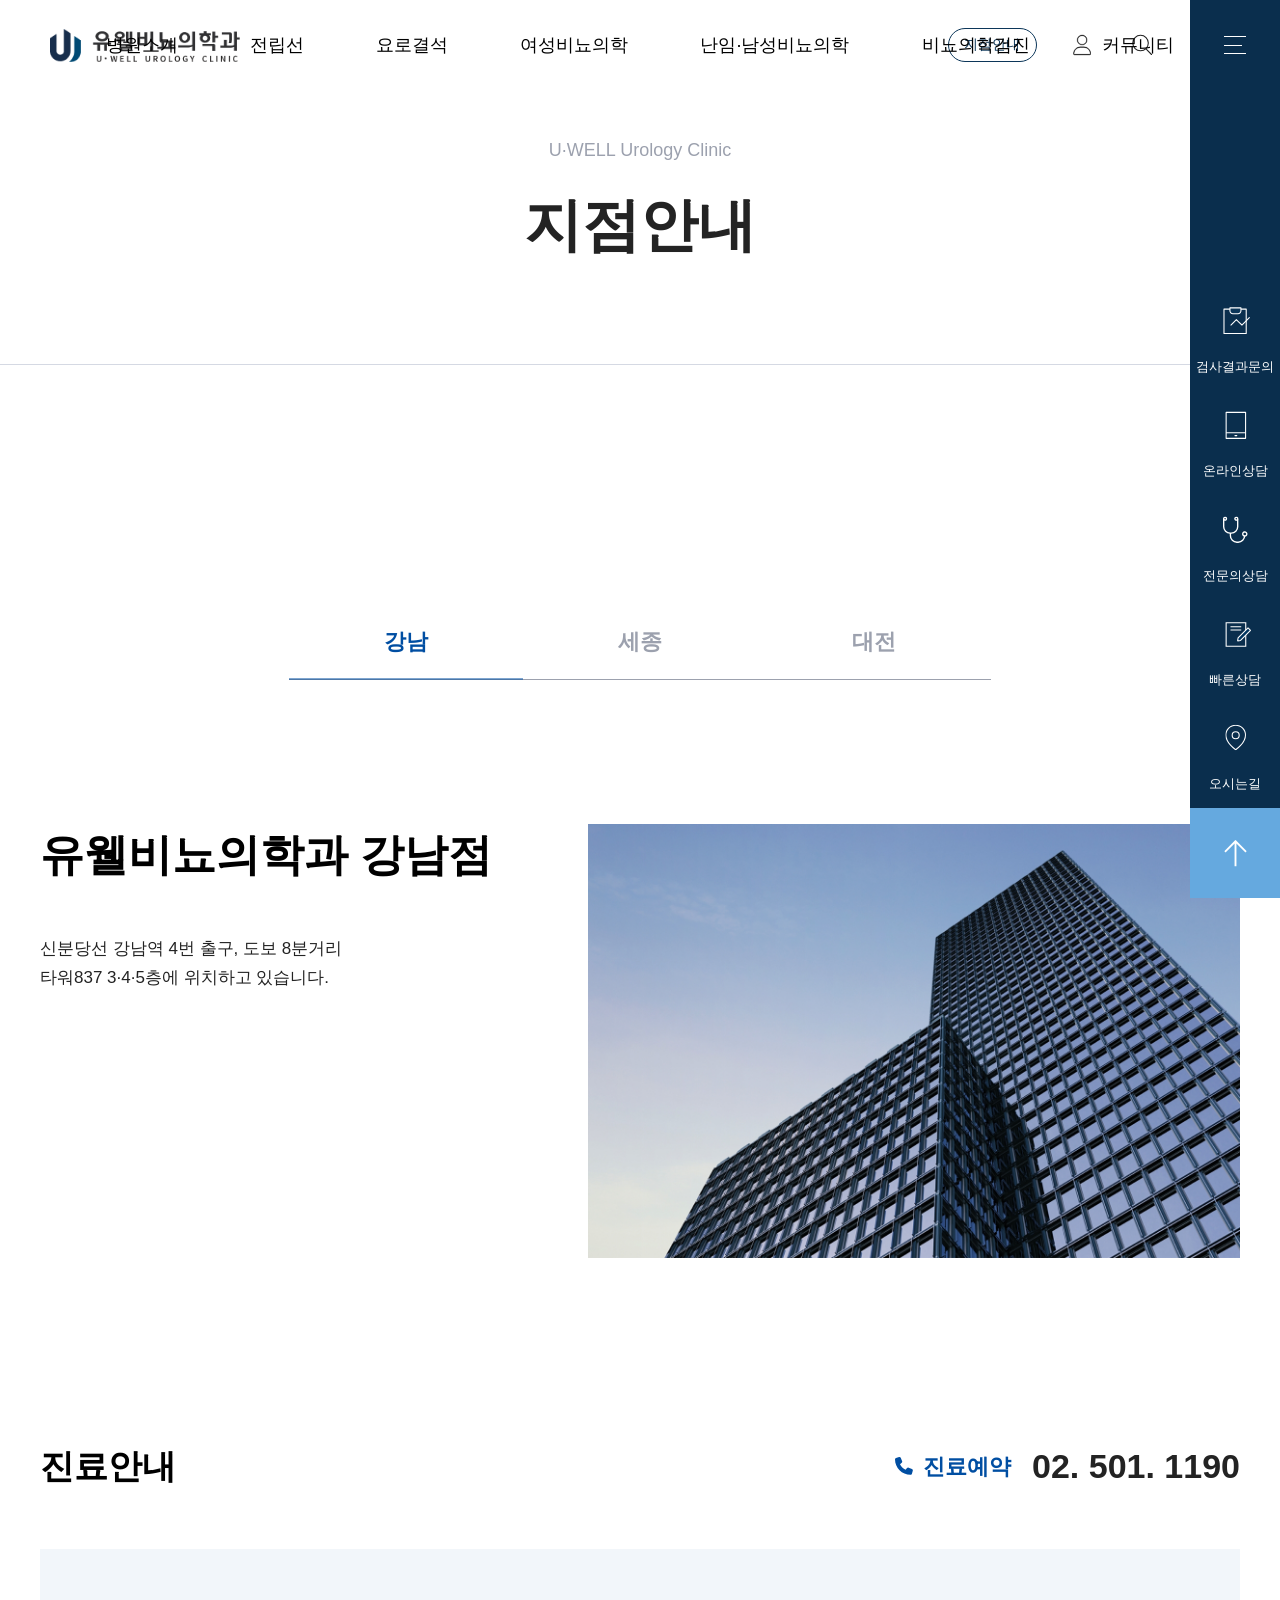
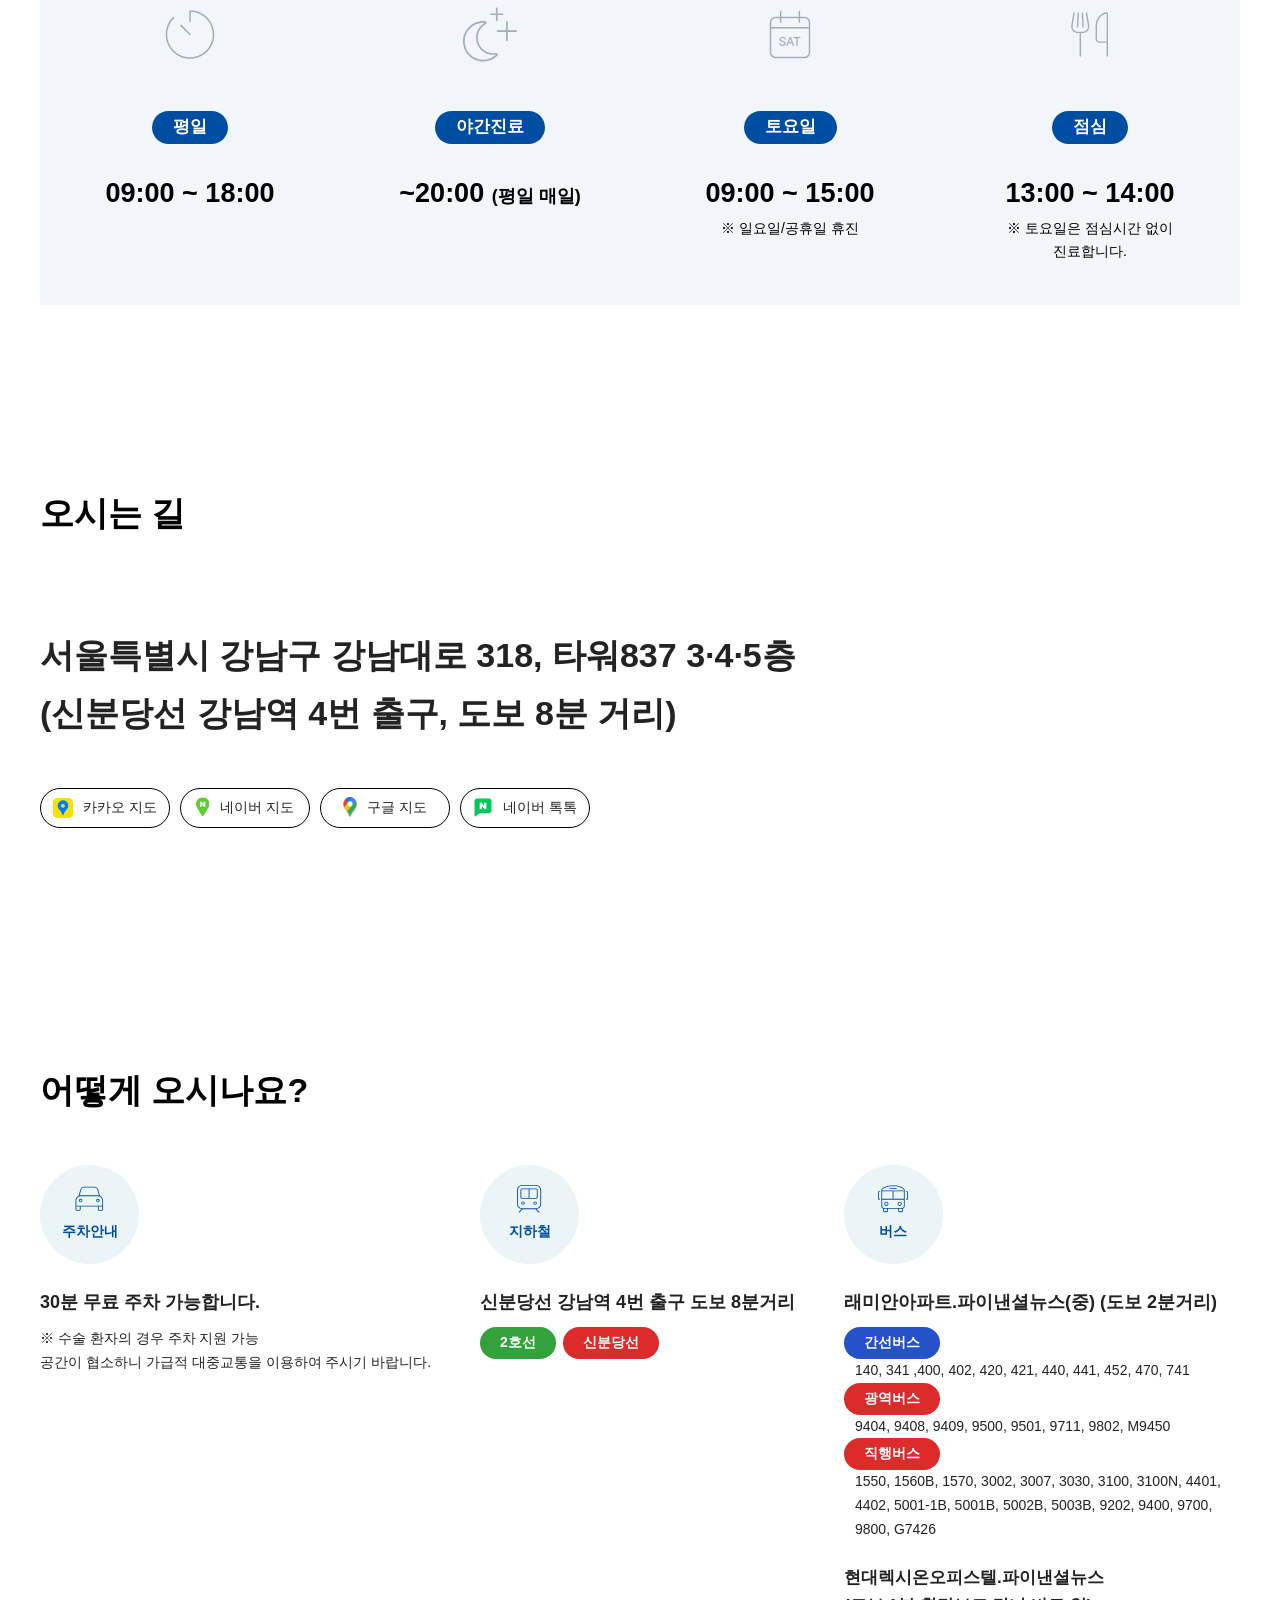
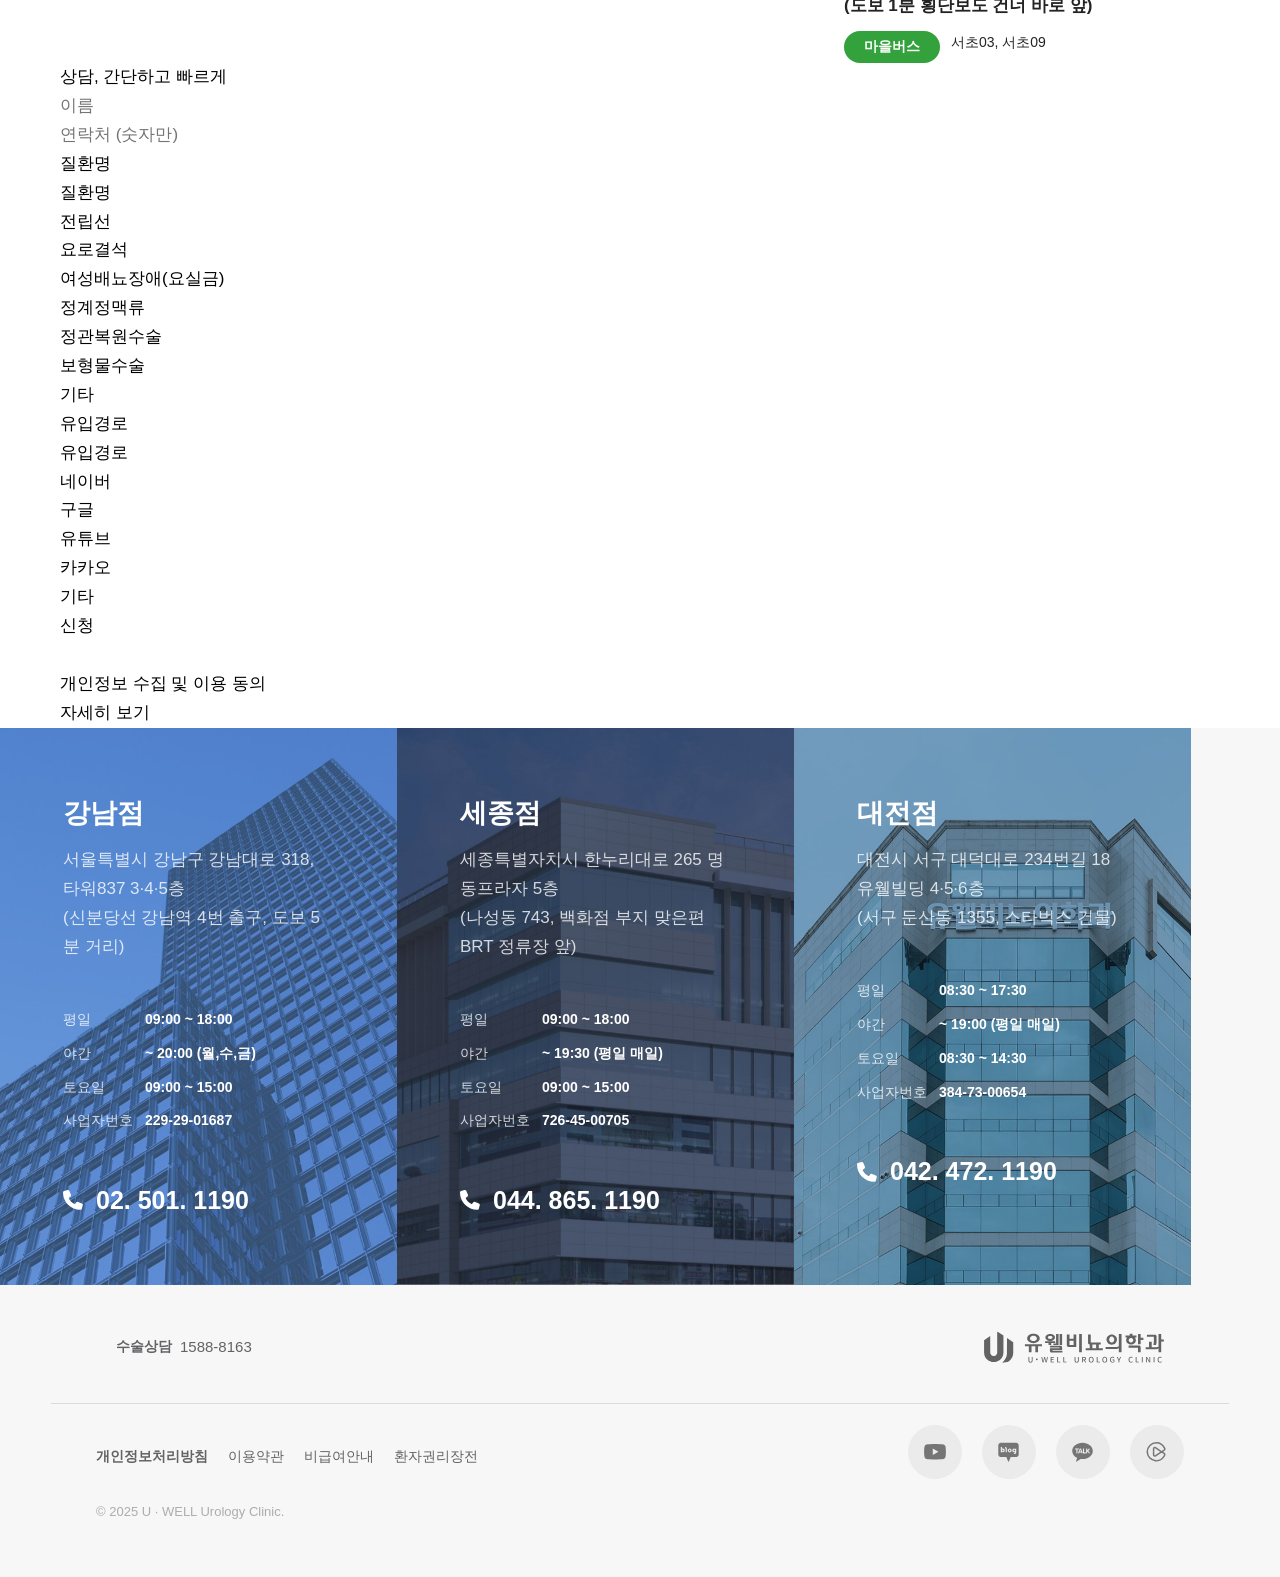
==== commit 032e6ead: "로드앱 스타일 적용 완료" ====
--- a/stotenotice.html
+++ b/stotenotice.html
@@ -1783,9 +1783,11 @@
                     <div class="box">
                       <div class="road-badge">
                         <div class="ico-box">
-                          <div class="ico"><img src="" alt="" /></div>
-                          <p class="desc">주차안내</p>
+                          <div class="ico">
+                            <img src="./img/road-badge-ico1.svg" alt="" />
+                          </div>
                         </div>
+                        <p class="desc">주차안내</p>
                       </div>
 
                       <div class="txt-box">
@@ -1798,78 +1800,77 @@
                       </div>
                     </div>
 
-                    <div class="box">
+                    <div class="box subway">
                       <div class="road-badge">
                         <div class="ico-box">
-                          <div class="ico"><img src="" alt="" /></div>
-                          <p class="desc">지하철</p>
+                          <div class="ico">
+                            <img src="./img/road-badge-ico2.svg" alt="" />
+                          </div>
                         </div>
-
-                        <div class="txt-box">
-                          <p class="tit">
-                            신분당선 강남역 4번 출구 도보 8분거리
-                          </p>
+                        <p class="desc">지하철</p>
+                      </div>
+
+                      <div class="txt-box">
+                        <p class="tit">신분당선 강남역 4번 출구 도보 8분거리</p>
+                      </div>
+
+                      <div class="badge-wrap">
+                        <div class="badge green">2호선</div>
+                        <div class="badge red">신분당선</div>
+                      </div>
+                    </div>
+
+                    <div class="box bus">
+                      <div class="road-badge">
+                        <div class="ico-box">
+                          <div class="ico">
+                            <img src="./img/road-badge-ico3.svg" alt="" />
+                          </div>
                         </div>
-
-                        <div class="badge-wrap">
-                          <div class="badge green">2호선</div>
-                          <div class="badge red">신분당선</div>
+                        <p class="desc">버스</p>
+                      </div>
+
+                      <div class="txt-box">
+                        <p class="tit">
+                          래미안아파트.파이낸셜뉴스(중) (도보 2분거리)
+                        </p>
+                      </div>
+
+                      <div class="badge-wrap">
+                        <div class="badge-box">
+                          <div class="badge">간선버스</div>
+                          <div class="badge-desc">
+                            140, 341 ,400, 402, 420, 421, 440, 441, 452, 470,
+                            741
+                          </div>
+                        </div>
+
+                        <div class="badge-box">
+                          <div class="badge red">광역버스</div>
+                          <div class="badge-desc">
+                            9404, 9408, 9409, 9500, 9501, 9711, 9802, M9450
+                          </div>
+                        </div>
+
+                        <div class="badge-box">
+                          <div class="badge red">직행버스</div>
+                          <div class="badge-desc">
+                            1550, 1560B, 1570, 3002, 3007, 3030, 3100, 3100N,
+                            4401, 4402, 5001-1B, 5001B, 5002B, 5003B, 9202,
+                            9400, 9700, 9800, G7426
+                          </div>
                         </div>
                       </div>
-                    </div>
-
-                    <div class="box">
-                      <div class="road-badge">
-                        <div class="ico-box">
-                          <div class="ico"><img src="" alt="" /></div>
-                          <p class="desc">버스</p>
-                        </div>
-
-                        <div class="txt-box">
-                          <p class="tit">
-                            래미안아파트.파이낸셜뉴스(중) (도보 2분거리)
-                          </p>
-                        </div>
-
-                        <div class="badge-wrap">
-                          <div class="badge-box">
-                            <div class="badge">간선버스</div>
-                            <div class="badge-desc">
-                              140, 341 ,400, 402, 420, 421, 440, 441, 452, 470,
-                              741
-                            </div>
-                          </div>
-
-                          <div class="badge-box">
-                            <div class="badge">광역버스</div>
-                            <div class="badge-desc">
-                              140, 341 ,400, 402, 420, 421, 440, 441, 452, 470,
-                              741
-                            </div>
-                          </div>
-
-                          <div class="badge-box">
-                            <div class="badge">직행버스</div>
-                            <div class="badge-desc">
-                              140, 341 ,400, 402, 420, 421, 440, 441, 452, 470,
-                              741
-                            </div>
-                          </div>
-                        </div>
-
-                        <div class="village-bus">
-                          <p class="village-desc">
-                            현대렉시온오피스텔.파이낸셜뉴스 <br />(도보 1분
-                            횡단보도 건너 바로 앞)
-                          </p>
-
-                          <div class="badge-box">
-                            <div class="badge">마을버스</div>
-                            <div class="badge-desc">
-                              140, 341 ,400, 402, 420, 421, 440, 441, 452, 470,
-                              741
-                            </div>
-                          </div>
+
+                      <div class="village-bus">
+                        <p class="village-desc">
+                          현대렉시온오피스텔.파이낸셜뉴스 <br />(도보 1분
+                          횡단보도 건너 바로 앞)
+                        </p>
+
+                        <div class="badge-box">
+                          <div class="badge green">마을버스</div>
+                          <div class="badge-desc">서초03, 서초09</div>
                         </div>
                       </div>
                     </div>
--- a/css/sub.css
+++ b/css/sub.css
@@ -356,6 +356,147 @@
   margin-top: 23.4rem;
 }
 
+.road-way .way-wrap {
+  margin-top: 4.5rem;
+}
+
+.road-way .way-wrap .cont {
+  display: flex;
+  justify-content: space-between;
+}
+
+.road-way .way-wrap .cont .box {
+}
+
+.road-way .way-wrap .cont .box .road-badge {
+  display: flex;
+  align-items: center;
+  flex-direction: column;
+  justify-content: center;
+
+  width: 9.9rem;
+  height: 9.9rem;
+  background-color: #ebf4f7;
+  border-radius: 50%;
+}
+
+.road-way .way-wrap .cont .box .road-badge .ico-box .ico {
+  width: 3.1rem;
+  height: 2.8rem;
+}
+
+.road-way .way-wrap .cont .box .road-badge .ico-box .ico img {
+  width: 100%;
+  height: 100%;
+  overflow: cover;
+}
+
+.road-way .way-wrap .cont .box .road-badge .desc {
+  text-align: center;
+  font-size: 1.4rem;
+  font-weight: 700;
+
+  color: #004ea2;
+
+  margin-top: 0.7rem;
+}
+
+.road-way .way-wrap .cont .box .txt-box {
+  margin-top: 2.3rem;
+  color: #232323;
+}
+.road-way .way-wrap .cont .box .txt-box .tit {
+  font-size: 1.8rem;
+  font-weight: 700;
+}
+
+.road-way .way-wrap .cont .box .txt-box .txt {
+  font-size: 1.4rem;
+  font-weight: 400;
+  line-height: 1.7;
+  margin-top: 1rem;
+}
+
+.road-way .way-wrap .cont .subway .badge-wrap {
+  margin-top: 1rem;
+  display: flex;
+  align-items: center;
+}
+
+.road-way .way-wrap .cont .badge {
+  padding: 0.4rem 2rem;
+  display: flex;
+  align-items: center;
+  justify-content: center;
+
+  font-size: 1.4rem;
+  font-weight: 700;
+  color: #fff;
+
+  border-radius: 2.8rem;
+}
+
+.road-way .way-wrap .cont .subway .badge-wrap .badge + .badge {
+  margin-left: 0.7rem;
+}
+
+.road-way .way-wrap .cont .subway .badge-wrap .badge.green {
+  background-color: #33a23d;
+}
+
+.road-way .way-wrap .cont .subway .badge-wrap .badge.red {
+  background-color: #db2b2b;
+}
+
+.road-way .way-wrap .cont .bus {
+  width: 33%;
+}
+
+.road-way .way-wrap .cont .bus .badge-wrap {
+  display: flex;
+  flex-direction: column;
+
+  margin-top: 1rem;
+}
+.road-way .way-wrap .cont .bus .badge-wrap .badge-box {
+}
+
+.road-way .way-wrap .cont .bus .badge {
+  display: inline-flex;
+  background-color: #2552c9;
+}
+
+.road-way .way-wrap .cont .badge-desc {
+  font-size: 1.4rem;
+  font-weight: 400;
+  color: #232323;
+
+  margin-left: 1.1rem;
+}
+
+.road-way .way-wrap .cont .bus .badge.red {
+  background-color: #db2b2b;
+}
+
+.village-bus {
+  margin-top: 2.2rem;
+}
+
+.village-bus .village-desc {
+  font-size: 1.7rem;
+  font-weight: 700;
+  color: #232323;
+}
+
+.village-bus .badge-box {
+  display: flex;
+  margin-top: 1rem;
+}
+
+.road-way .way-wrap .cont .village-bus .badge.green {
+  background-color: #33a23d;
+}
+
 /* 서브 섹션 inner */
 .sub .section-inner {
   /* 반응형 CSS */
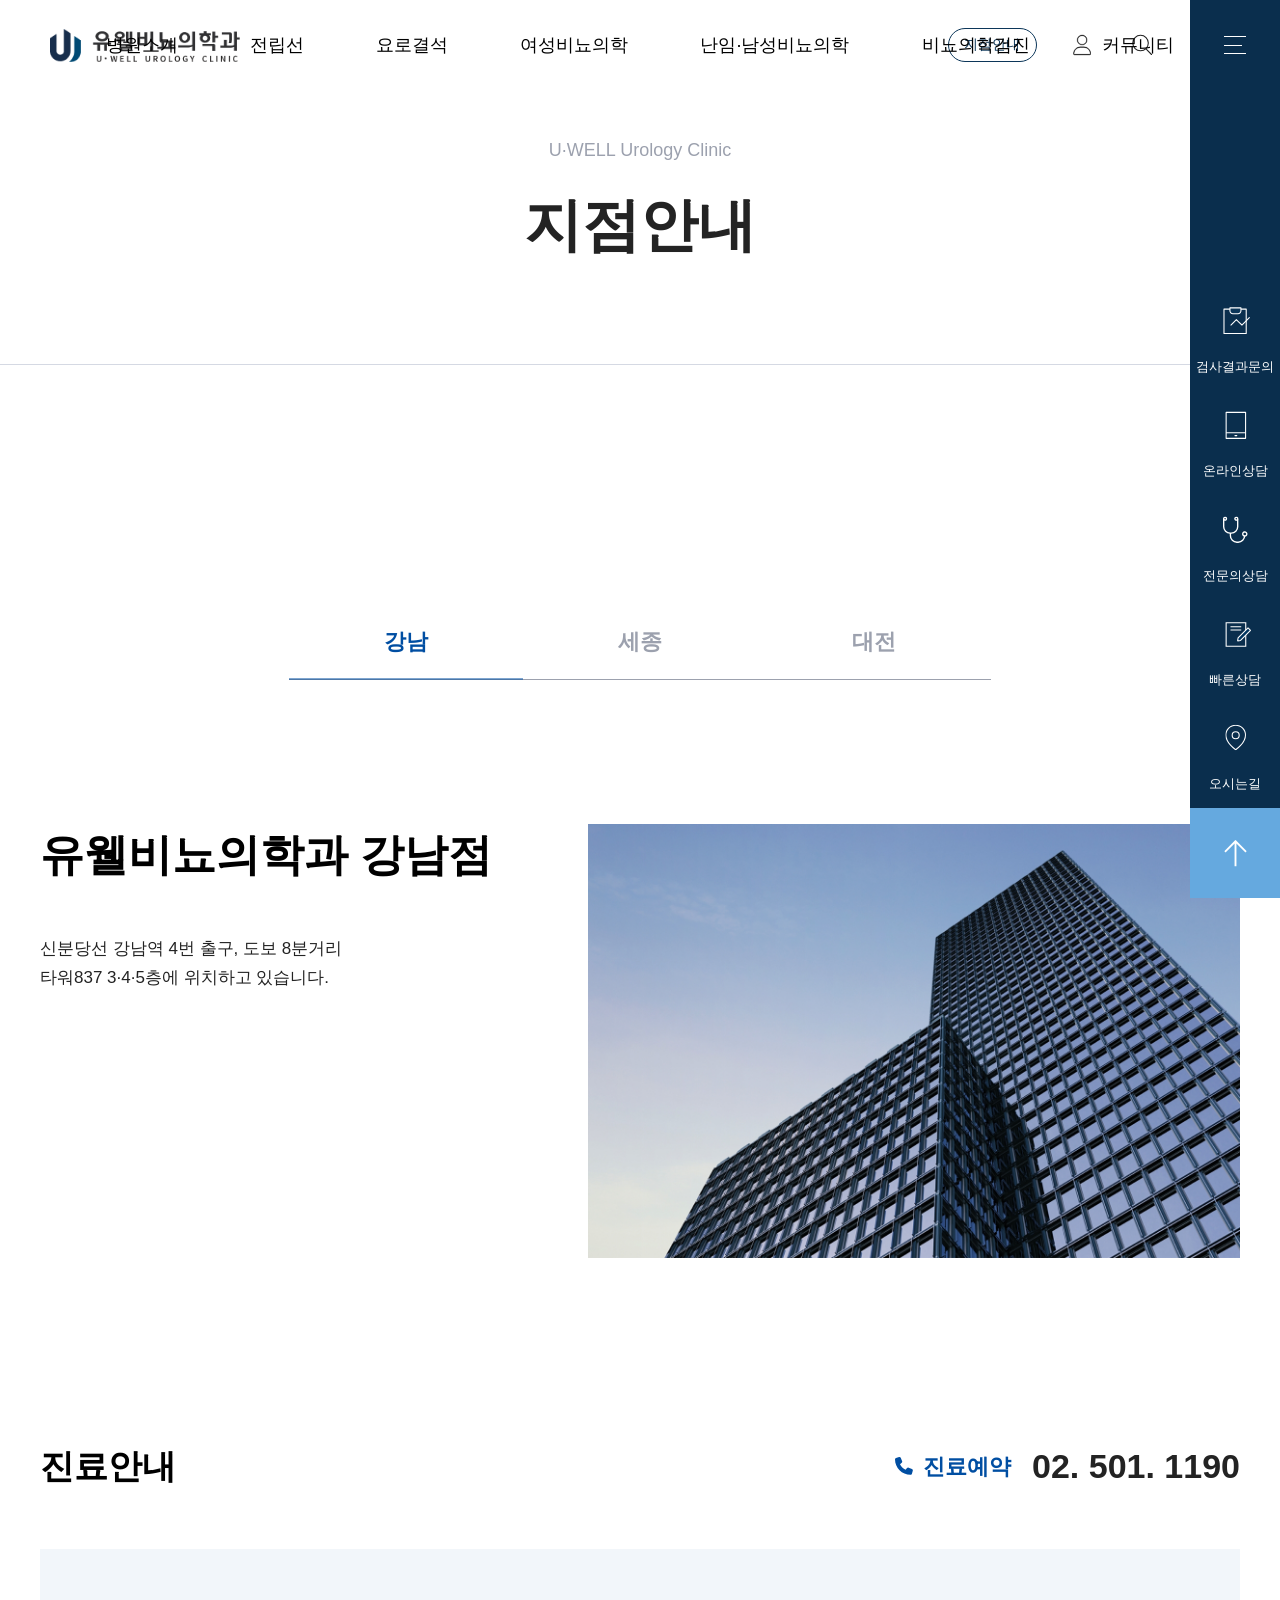
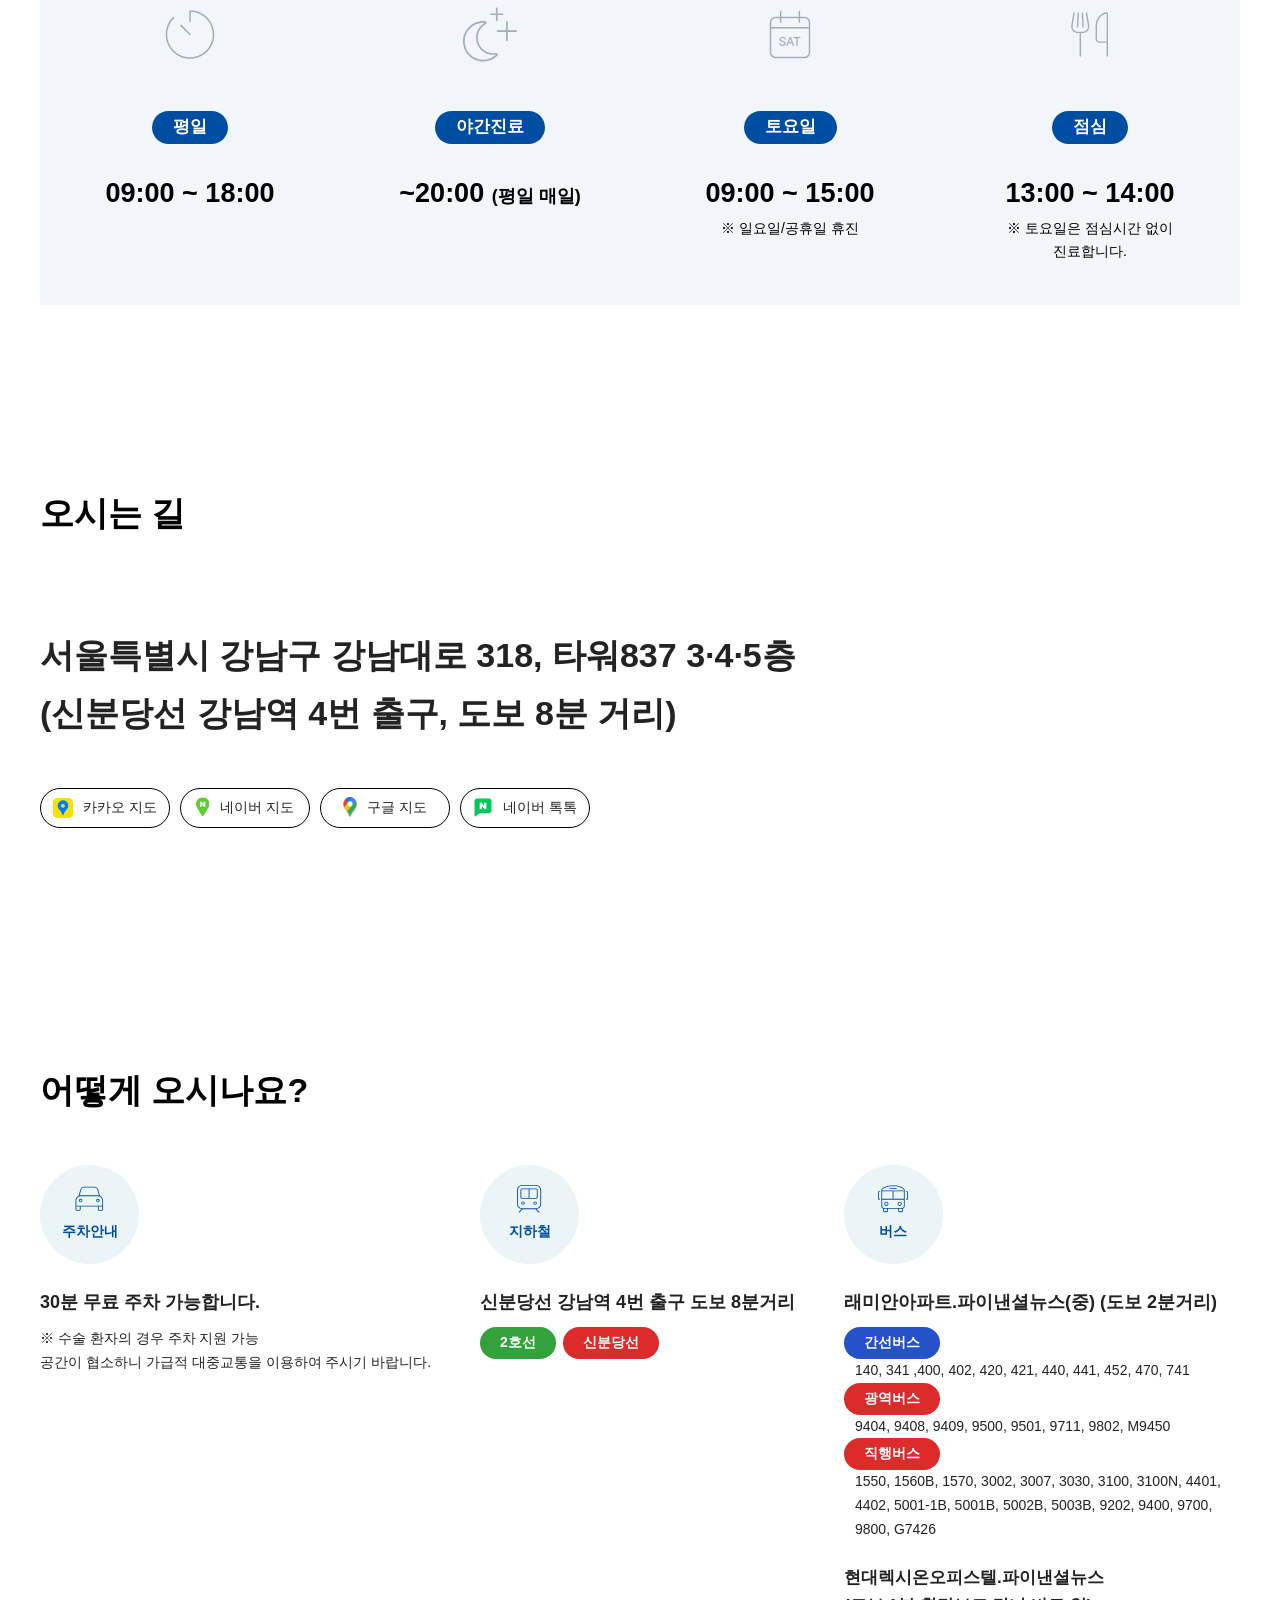
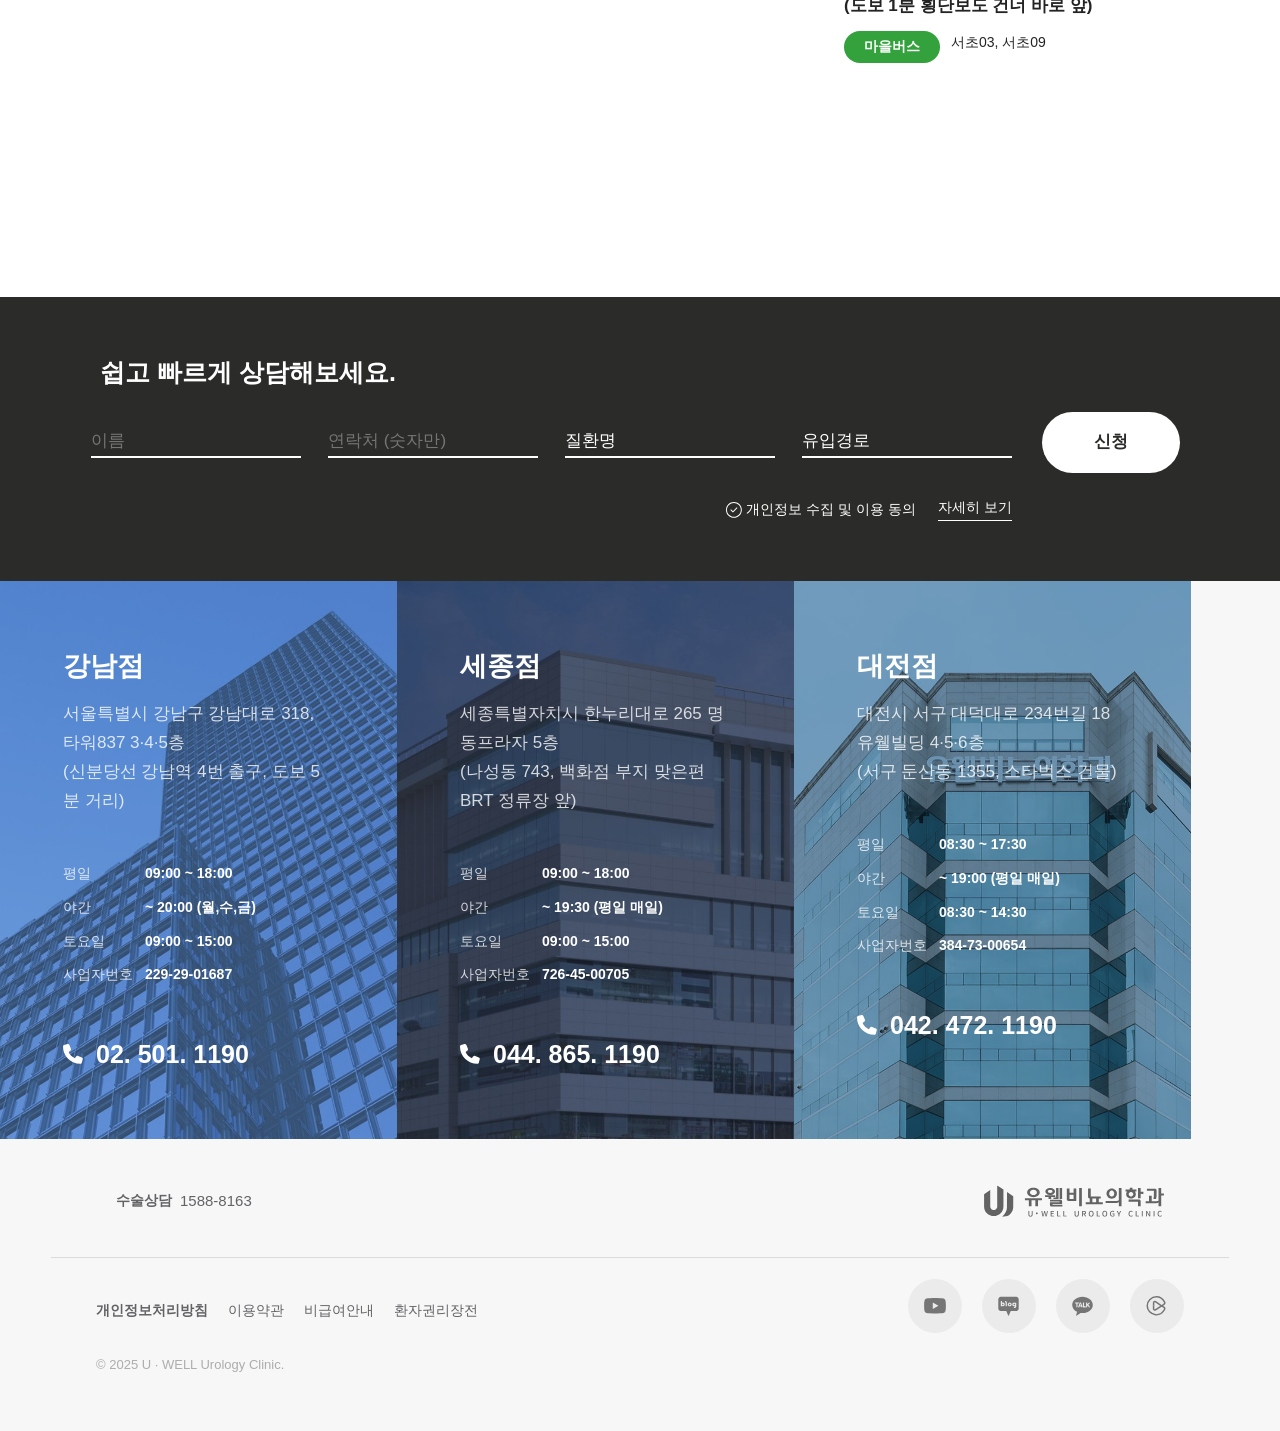
==== commit 7675cd19: "form 태그 부분 CSS 완료 - 이해안되는 부분이 많아서 어려웠음.." ====
--- a/stotenotice.html
+++ b/stotenotice.html
@@ -1879,172 +1879,162 @@
               </div>
             </div>
           </div>
-
-          <!-- form 태그 버전 HTML -->
-          <div class="counsel-section" id="counselFrm">
-            <!-- section영역의 넓이를 제한 -->
-            <div class="section-inner">
-              <div class="counsel-container">
-                <p class="tit">상담, 간단하고 빠르게</p>
-
-                <!-- form태그 사용 -> 데이터가 들어가는 영역 -->
-                <!-- form태그에 action 속성의 기능은 사용자가 폼을 제출했을 때 데이터가 전송될 서버의 URL을 지정하는 역할 -->
-                <!--form태그에  data-gtm-form-interact-id 속성은 Google Tag Manager(GTM)에서 폼 상호 작용을 추적하기 위해 사용됩니다. 이 속성을 사용하면 폼 제출과 관련된 특정 이벤트를 쉽게 식별하고 분석할 수 있습니다 -->
-                <form
-                  id="mainFrm"
-                  name="mainFrm"
-                  method="post"
-                  autocomplete="off"
-                >
-                  <input type="hidden" name="mode" value="insert" />
-                  <!-- input태그안 name에서 gubun은 특정 입력 필드가 속하는 그룹을 나타내거나, 서버에서 해당 데이터를 처리할 때 구분자로 사용될 수 있습니다. -->
-                  <input type="hidden" name="gubun" value="easy" />
-
-                  <div class="form-wrap">
-                    <!-- 데이터가 들어갈 영역 (4개) -->
-                    <div class="form-box">
-                      <div class="inp">
-                        <input
-                          type="text"
-                          name="userName"
-                          id="muserName"
-                          placeholder="이름"
-                          aria-label="이름"
-                        />
-                      </div>
-                      <div class="inp">
-                        <input
-                          type="text"
-                          class="phoneNumnerFormat"
-                          name="userPhone"
-                          id="muserPhone"
-                          placeholder="연락처 (숫자만)"
-                          area-label="연락처 (숫자만)"
-                        />
-                      </div>
-
-                      <!-- select 태그를 사용한 select박스 -> 여러개의 데이터를 넣을 수 있는 태그 -->
-                      <div class="sel-box">
-                        <!-- select태그는 사용자가 여러 선택지 중 하나를 고를 수 있도록 하는 드롭다운 메뉴 또는 콤보 리스트를 생성하는 기능 -->
-                        <!-- select태그를 사용하고 왜 또 다시 nice-select를 만들었냐고 물었다, 이유는 select태그에 display: none이 붙어있고, 실제로 보이는 드롭다운 메뉴는 nice-select인 것 같아서이다 -->
-                        <!-- 그래서 물어본 결과 1. HTML기본 select태그의 한계 : 브라우저마다 select 기본 스타일이 다르고, CSS로 꾸미는 데도 한계가 있다. 예를 들면 글씨 옆 아이콘 넣기 어렵고, 옵션 hover스타일도 제한적이고, 커서 모양, 스크롤바 디자인, 테두리 모양 등 통제 불가능한 영역들이 많음 -->
-                        <!-- 그렇기에 nice-select라는 클래스를 가진 태그를 만들어서 실제로 보이는 select박스를 구현함,  -->
-                        <!-- 그리고, select태그는 display : none을 사용해도 폼 전송에는 영향을 주지 않기에 js로 숨겨진 select태그의 value로 동기화 해주면, 서버로는 정상적으로 값이 전달된다. -->
-                        <select
-                          name="disease"
-                          id="mdisease"
-                          style="display: none"
-                        >
-                          <option value disabled selected>질환명</option>
-                          <option value="0">전립선</option>
-                          <option value="1">요로결석</option>
-                          <option value="2">여성배뇨장애(요실금)</option>
-                          <option value="3">정계정맥류</option>
-                          <option value="4">정관복원수술</option>
-                          <option value="5">보형물수술</option>
-                          <option value="6">기타</option>
-                        </select>
-
-                        <!-- 보이는 select 박스 -->
-                        <div class="nice-select" tabindex="0">
-                          <span class="current">질환명</span>
-                          <ul class="list">
-                            <li
-                              data-value
-                              class="option selected disable focus"
-                            >
-                              질환명
-                            </li>
-                            <li data-value="0" class="option">전립선</li>
-                            <li data-value="1" class="option">요로결석</li>
-                            <li data-value="2" class="option">
-                              여성배뇨장애(요실금)
-                            </li>
-                            <li data-value="3" class="option">정계정맥류</li>
-                            <li data-value="4" class="option">정관복원수술</li>
-                            <li data-value="5" class="option">보형물수술</li>
-                            <li data-value="6" class="option">기타</li>
-                          </ul>
-                        </div>
-                      </div>
-
-                      <div class="sel-box">
-                        <select
-                          name="traffic"
-                          id="mtraffic"
-                          style="display: none"
-                        >
-                          <option value disabled selected>유입경로</option>
-                          <option value="naver">네이버</option>
-                          <option value="google">구글</option>
-                          <option value="youtube">유튜브</option>
-                          <option value="kakao">카카오</option>
-                          <option value="etc">기타</option>
-                        </select>
-
-                        <!-- 실제로 보이는 select 박스 -->
-                        <div class="nice-select" tabindex="0">
-                          <span class="current">유입경로</span>
-                          <ul class="list">
-                            <li
-                              data-value
-                              class="option selected disable focus"
-                            >
-                              유입경로
-                            </li>
-                            <li data-value="naver" class="option">네이버</li>
-                            <li data-value="google" class="option">구글</li>
-                            <li data-value="youtube" class="option">유튜브</li>
-                            <li data-value="kakao" class="option">카카오</li>
-                            <li data-value="etc" class="option">기타</li>
-                          </ul>
-                        </div>
+        </div>
+      </div>
+
+      <!-- form 태그 버전 HTML -->
+      <div class="counsel-section sub" id="counselFrm">
+        <!-- section영역의 넓이를 제한 -->
+        <div class="section-inner">
+          <div class="counsel-container">
+            <div class="cont">
+              <p class="tit">쉽고 빠르게 상담해보세요.</p>
+              <!-- form태그 사용 -> 데이터가 들어가는 영역 -->
+              <!-- form태그에 action 속성의 기능은 사용자가 폼을 제출했을 때 데이터가 전송될 서버의 URL을 지정하는 역할 -->
+              <!--form태그에  data-gtm-form-interact-id 속성은 Google Tag Manager(GTM)에서 폼 상호 작용을 추적하기 위해 사용됩니다. 이 속성을 사용하면 폼 제출과 관련된 특정 이벤트를 쉽게 식별하고 분석할 수 있습니다 -->
+              <form
+                id="quickFrm"
+                name="quickFrm"
+                method="post"
+                autocomplete="off"
+              >
+                <input type="hidden" name="mode" value="insert" />
+                <!-- input태그안 name에서 gubun은 특정 입력 필드가 속하는 그룹을 나타내거나, 서버에서 해당 데이터를 처리할 때 구분자로 사용될 수 있습니다. -->
+                <input type="hidden" name="gubun" value="easy" />
+                <div class="form-wrap">
+                  <!-- 데이터가 들어갈 영역 (4개) -->
+                  <!-- display : grid로 설정하여 영역을 나눠야한다. -->
+                  <div class="form-box">
+                    <div class="inp">
+                      <input
+                        type="text"
+                        name="userName"
+                        id="muserName"
+                        placeholder="이름"
+                        aria-label="이름"
+                      />
+                    </div>
+                    <div class="inp">
+                      <input
+                        type="text"
+                        class="phoneNumnerFormat"
+                        name="userPhone"
+                        id="muserPhone"
+                        placeholder="연락처 (숫자만)"
+                        area-label="연락처 (숫자만)"
+                      />
+                    </div>
+                    <!-- select 태그를 사용한 select박스 -> 여러개의 데이터를 넣을 수 있는 태그 -->
+                    <div class="sel-box">
+                      <!-- select태그는 사용자가 여러 선택지 중 하나를 고를 수 있도록 하는 드롭다운 메뉴 또는 콤보 리스트를 생성하는 기능 -->
+                      <!-- select태그를 사용하고 왜 또 다시 nice-select를 만들었냐고 물었다, 이유는 select태그에 display: none이 붙어있고, 실제로 보이는 드롭다운 메뉴는 nice-select인 것 같아서이다 -->
+                      <!-- 그래서 물어본 결과 1. HTML기본 select태그의 한계 : 브라우저마다 select 기본 스타일이 다르고, CSS로 꾸미는 데도 한계가 있다. 예를 들면 글씨 옆 아이콘 넣기 어렵고, 옵션 hover스타일도 제한적이고, 커서 모양, 스크롤바 디자인, 테두리 모양 등 통제 불가능한 영역들이 많음 -->
+                      <!-- 그렇기에 nice-select라는 클래스를 가진 태그를 만들어서 실제로 보이는 select박스를 구현함,  -->
+                      <!-- 그리고, select태그는 display : none을 사용해도 폼 전송에는 영향을 주지 않기에 js로 숨겨진 select태그의 value로 동기화 해주면, 서버로는 정상적으로 값이 전달된다. -->
+                      <select
+                        name="disease"
+                        id="mdisease"
+                        style="display: none"
+                      >
+                        <option value disabled selected>질환명</option>
+                        <option value="0">전립선</option>
+                        <option value="1">요로결석</option>
+                        <option value="2">여성배뇨장애(요실금)</option>
+                        <option value="3">정계정맥류</option>
+                        <option value="4">정관복원수술</option>
+                        <option value="5">보형물수술</option>
+                        <option value="6">기타</option>
+                      </select>
+                      <!-- 보이는 select 박스 -->
+                      <div class="nice-select" tabindex="0">
+                        <span class="current">질환명</span>
+                        <ul class="list">
+                          <li data-value class="option selected disable focus">
+                            질환명
+                          </li>
+                          <li data-value="0" class="option">전립선</li>
+                          <li data-value="1" class="option">요로결석</li>
+                          <li data-value="2" class="option">
+                            여성배뇨장애(요실금)
+                          </li>
+                          <li data-value="3" class="option">정계정맥류</li>
+                          <li data-value="4" class="option">정관복원수술</li>
+                          <li data-value="5" class="option">보형물수술</li>
+                          <li data-value="6" class="option">기타</li>
+                        </ul>
                       </div>
                     </div>
-
-                    <!-- form 버튼 -->
-                    <div class="btn-wrap">
-                      <!--  폼 태그 내에서 `button type="button"`은 클릭 가능한 일반 버튼을 의미합니다. 즉, 클릭 시 폼 데이터를 제출하거나 초기화하는 등의 동작을 수행하지 않고, 주로 JavaScript를 사용하여 특정 동작을 연결할 때 사용됩니다.   -->
-                      <!-- 폼 태그 내에 onclick 속성은 사용자가 버튼을 클릭했을 때 실행할 자바스크립트 코드를 지정합니다. onclick 속성은 주로 특정 동작을 수행하거나 폼 제출을 막는 등 버튼 클릭 시 추가적인 기능을 구현할 때 사용됩니다.  -->
-                      <button
-                        type="button"
-                        class="submit-btn"
-                        onclick="mainFrmChk()"
+                    <div class="sel-box">
+                      <select
+                        name="traffic"
+                        id="mtraffic"
+                        style="display: none"
                       >
-                        신청
-                      </button>
-                    </div>
-
-                    <!-- 개인정보동의 -->
-                    <div class="agree-box">
-                      <div class="check-box">
-                        <input
-                          type="checkbox"
-                          aria-label="개인정보 수집 및 이용 동의"
-                        />
-                        <label for="">
-                          <div class="icon">
-                            <i class="hidden">체크 박스 아이콘</i>
-                          </div>
-                          <p class="txt">개인정보 수집 및 이용 동의</p>
-                        </label>
-                      </div>
-                      <!-- 자세히 보기 링크 -->
-                      <div class="btn-wrap">
-                        <button type="button" class="agree-btn">
-                          자세히 보기
-                        </button>
+                        <option value disabled selected>유입경로</option>
+                        <option value="naver">네이버</option>
+                        <option value="google">구글</option>
+                        <option value="youtube">유튜브</option>
+                        <option value="kakao">카카오</option>
+                        <option value="etc">기타</option>
+                      </select>
+                      <!-- 실제로 보이는 select 박스 -->
+                      <div class="nice-select" tabindex="0">
+                        <span class="current">유입경로</span>
+                        <ul class="list">
+                          <li data-value class="option selected disable focus">
+                            유입경로
+                          </li>
+                          <li data-value="naver" class="option">네이버</li>
+                          <li data-value="google" class="option">구글</li>
+                          <li data-value="youtube" class="option">유튜브</li>
+                          <li data-value="kakao" class="option">카카오</li>
+                          <li data-value="etc" class="option">기타</li>
+                        </ul>
                       </div>
                     </div>
                   </div>
-                </form>
-              </div>
+                  <!-- form 버튼 -->
+                  <div class="btn-wrap">
+                    <!--  폼 태그 내에서 `button type="button"`은 클릭 가능한 일반 버튼을 의미합니다. 즉, 클릭 시 폼 데이터를 제출하거나 초기화하는 등의 동작을 수행하지 않고, 주로 JavaScript를 사용하여 특정 동작을 연결할 때 사용됩니다.   -->
+                    <!-- 폼 태그 내에 onclick 속성은 사용자가 버튼을 클릭했을 때 실행할 자바스크립트 코드를 지정합니다. onclick 속성은 주로 특정 동작을 수행하거나 폼 제출을 막는 등 버튼 클릭 시 추가적인 기능을 구현할 때 사용됩니다.  -->
+                    <button
+                      type="button"
+                      class="submit-btn"
+                      onclick="mainFrmChk()"
+                    >
+                      신청
+                    </button>
+                  </div>
+                  <!-- 개인정보동의 -->
+                  <div class="agree-box">
+                    <div class="check-box">
+                      <input
+                        type="checkbox"
+                        name
+                        id="privChk02"
+                        aria-label="개인정보 수집 및 이용 동의"
+                      />
+                      <label for="privChk02">
+                        <p class="icon">
+                          <i class="hidden">체크 박스 아이콘</i>
+                        </p>
+                        <span class="txt">개인정보 수집 및 이용 동의</span>
+                      </label>
+                    </div>
+                    <!-- 자세히 보기 링크 -->
+                    <div class="agree-btn-wrap">
+                      <button type="button" class="agree-btn">
+                        자세히 보기
+                      </button>
+                    </div>
+                  </div>
+                </div>
+              </form>
             </div>
           </div>
-
-          <!-- 2 . 상담신청 section : end -->
         </div>
       </div>
+      <!-- 2 . 상담신청 section : end -->
     </div>
     <!-- main : end -->
 
--- a/css/sub.css
+++ b/css/sub.css
@@ -497,6 +497,206 @@
   background-color: #33a23d;
 }
 
+/* form 태그 section */
+.counsel-section {
+  margin-top: 23.4rem;
+  color: #fff;
+  background-color: #2b2b29;
+  padding: 5.4rem 0;
+}
+
+/* 여기 박스에 flex는 전체 박스를 정렬하기 위한 용. */
+/* 전체 상담 영역의 부분을 화면 가운데에 위치시키는 정렬 기능 */
+.counsel-section .section-inner .counsel-container {
+  display: flex;
+  align-items: center;
+  justify-content: center;
+}
+
+/* .container안에 .cont는 안쪽 요소 배치를 담당. */
+/* 크기(width : 90% )를 준 이유는 좌우 여백을 만들어, 너무 꽉 차 보이지 않게 하기 위해서 */
+/* 부모(.counsel-container) 구조를 보면 안에 .cont는 가운데에 위차하고 있는데, .cont에 가로가 100%를 차지하면 화면 가득 찬 느낌을 준다. */
+.counsel-section .section-inner .counsel-container .cont {
+  display: flex;
+  flex-direction: column;
+
+  /* 여기서 width를 주지 않으면 부모의 flex 항목의 기본 동작으로 인해서 .cont의 너비는 기본적으로 콘텐츠 기분(auto)로 계산되어 줄어들고, */
+  /* 부모의 상황에 따라 flex-shrink : 1 때문에 필요 시 더 줄어들 수 있다. */
+  width: 90%;
+  align-items: flex-start;
+  justify-content: space-between;
+}
+
+.counsel-section .section-inner .tit {
+  font-size: 2.5rem;
+  font-weight: 700;
+}
+
+.counsel-section #quickFrm .form-wrap {
+  margin-top: 1.8rem;
+  display: grid;
+  grid-template-columns: minmax(0, 1fr) max-content;
+  justify-content: flex-end;
+
+  gap: 2rem 3rem;
+}
+
+.counsel-section #quickFrm .form-wrap .form-box {
+  display: flex;
+  align-items: center;
+  justify-content: flex-end;
+}
+
+.sub .counsel-section #quickFrm .form-wrap .form-box .inp {
+  flex: 1;
+}
+
+.counsel-section #quickFrm .form-wrap .form-box .inp {
+  min-width: 21rem;
+
+  border-bottom: 2px solid #fff;
+}
+
+.counsel-section #quickFrm .form-wrap .form-box .inp + .inp {
+  margin-left: 2.7rem;
+}
+
+.counsel-section #quickFrm .form-wrap .form-box .inp input {
+  width: 100%;
+  height: 100%;
+
+  background-color: transparent;
+  font-size: 1.7rem;
+  font-weight: 500;
+}
+
+.counsel-section #quickFrm .form-wrap .form-box .sel-box {
+  min-width: 21rem;
+  margin-left: 2.7rem;
+
+  border-bottom: 2px solid #fff;
+}
+
+.counsel-section #quickFrm .form-wrap .form-box .sel-box .nice-select {
+}
+
+.counsel-section #quickFrm .form-wrap .form-box .sel-box .nice-select .list {
+  opacity: 0;
+  visibility: hidden;
+  pointer-events: none;
+
+  display: none;
+}
+
+.counsel-section #quickFrm .form-wrap .btn-wrap {
+  display: flex;
+}
+
+.counsel-section #quickFrm .form-wrap .btn-wrap button {
+  padding: 1.6rem 5.2rem;
+  background-color: #fff;
+  border-radius: 5.4rem;
+
+  font-size: 1.7rem;
+  font-weight: 700;
+  color: #2b2b29;
+
+  transition: background-color 0.4s, color 0.4s;
+}
+
+.counsel-section #quickFrm .form-wrap .btn-wrap button:hover {
+  background-color: #65a9df;
+  color: #fff;
+}
+
+.counsel-section #quickFrm .form-wrap .agree-box {
+  display: flex;
+  align-items: center;
+  justify-content: flex-end;
+
+  vertical-align: middle;
+}
+
+.counsel-section #quickFrm .form-wrap .agree-box .check-box {
+  display: flex;
+  align-items: center;
+}
+
+/* input을 숨기는 방법 1 */
+.counsel-section #quickFrm .form-wrap .agree-box .check-box input {
+  display: none;
+}
+
+/* input을 숨기는 방법 2 - 시각적 숨김(clip/position) */
+/* 두가지 방법을 함께 사용한 이유는 중복되게 하려고 한 것 같음. input에 크기를 없애기 위해서. */
+
+/* reset.css에 들어갈 수 있는 CSS */
+input[type="checkbox"] {
+  clip: rect(0, 0, 0, 0);
+  width: 1px;
+  height: 1px;
+  margin: -1px;
+  overflow: hidden;
+  position: absolute;
+}
+
+/* agree-box에 align-item : center가 틀어지는 이유는 */
+/* 1. label 내부에 block요소 (p, div)가 있고, 기본 margin이 있어서 높이가 늘어난 경우*/
+/* align-item : center를 지우면 가운데 정렬이 되어보이는데, 이건 문제가 있는 것으로 보임 */
+/* align-item를 지우지 않고, 레이블과 내부 요소들의 마진/패딩을 정리하여 맞추는 것이 올바른 접근이다. */
+.counsel-section #quickFrm .form-wrap .agree-box .check-box label {
+  display: flex;
+  align-items: center;
+  justify-content: center;
+
+  /* label에 패딩을 주는 이유는 클릭 요소를 더 넓게 가져가기 위함.  */
+  padding: 0.56rem 1.12rem;
+  cursor: pointer;
+  transition: opacity 0.3s;
+
+  fill: #fff;
+  color: #fff;
+}
+
+.counsel-section #quickFrm .form-wrap .agree-box .check-box label .icon {
+  width: 1.6rem;
+  height: 1.6rem;
+
+  background: url(../img/check-icon.svg) no-repeat 0 0 / contain;
+  margin-right: 0.4rem;
+}
+
+.counsel-section #quickFrm .form-wrap .agree-box .check-box label .txt {
+  font-size: 1.4rem;
+  font-weight: 400;
+}
+
+.counsel-section #quickFrm .form-wrap .agree-box .agree-btn-wrap {
+  margin-left: 1.1rem;
+}
+
+.counsel-section #quickFrm .form-wrap .agree-box .agree-btn-wrap button {
+  font-size: 1.4rem;
+  font-weight: 400;
+
+  /* top은 디자인 적으로 가운데 정렬이 되게 보이도록 설정한 것 같음. */
+  /* 정상적인 해결보다는 시각적으로 맞춰 보려고 한 것 같음. */
+  /* 체크박스 label은 padding이 있어 더 높게 보임 */
+  /* 버튼은 padding이 거의 없어서 시각적으로 약간 아래로 보임*/
+  /* align-item : center로도 딱 맞지 않음 -> 폰트 렌더링, line-height , padding의 차이가 있을 수 있음 */
+  /* 실무에서 최후의 수단으로 비주얼 보정값으로 쓰는 방식. */
+
+  /* 비주얼 보정값을 쓸 수 밖에 없는 상황 */
+  /* 시스템 폰트(브라우저 기본 폰트)로 인해 baseline이 맞지 않을 떄  */
+  /* SVG 아이콘의 실제 렌더링 영역이 이론적인 height와 불일치할 때  */
+  /* 폰트에 따라 ascender/descender 비율이 달라서 텍스트가 균일하게 가운데에 오지 않을 떄 */
+  /* flex로 정렬해도 요소 간 padding 구조가 달라서 "보기에" 안맞는 경우 */
+  position: relative;
+  top: -2.3px;
+
+  border-bottom: 1px solid #fff;
+}
+
 /* 서브 섹션 inner */
 .sub .section-inner {
   /* 반응형 CSS */
